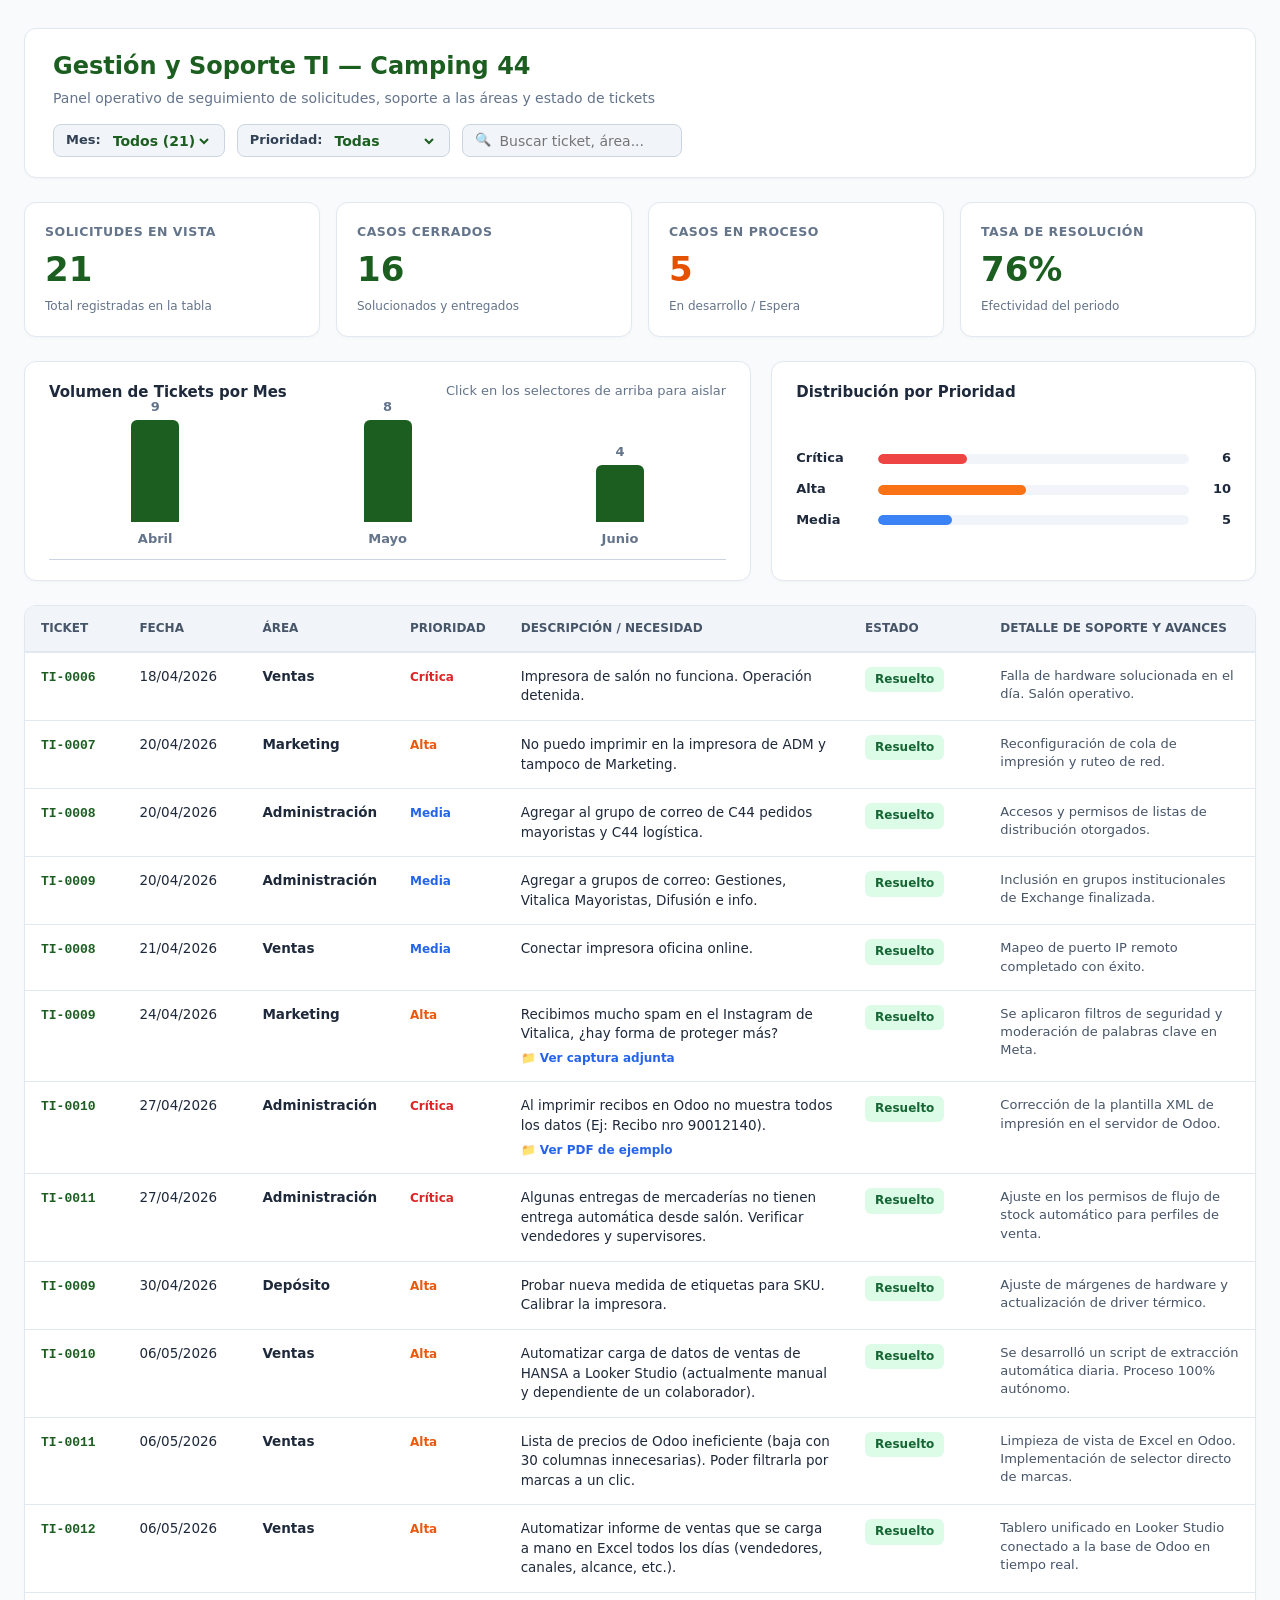
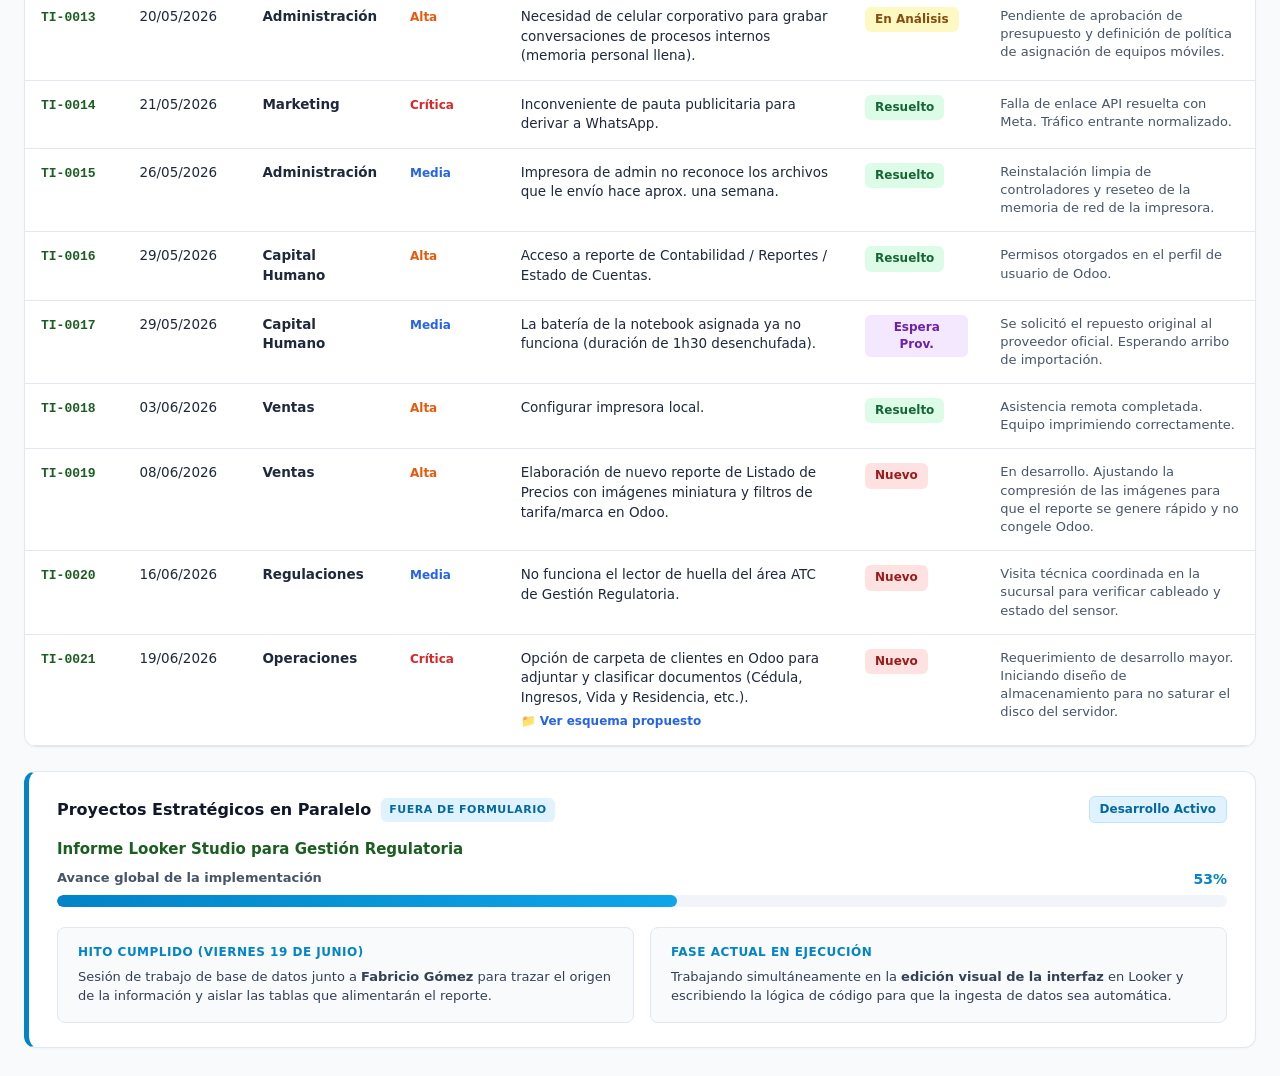
==== index.html @ ff2707b3 "Update index.html" ====
<!DOCTYPE html>
<html lang="es">
<head>
    <meta charset="UTF-8">
    <meta name="viewport" content="width=device-width, initial-scale=1.0">
    <title>Gestión y Soporte TI — Camping 44</title>
    <style>
        :root {
            --bg-page: #f8fafc;
            --bg-surface: #ffffff;
            --text-main: #1e293b;
            --text-muted: #64748b;
            --c44-green: #1b5e20;
            --c44-green-light: #e8f5e9;
            --c44-orange: #e65100;
            --border-color: #e2e8f0;
            
            /* Badges de estado */
            --b-resuelto-bg: #dcfce7; --b-resuelto-txt: #166534;
            --b-analisis-bg: #fef9c3; --b-analisis-txt: #854d0e;
            --b-espera-bg: #f3e8ff;   --b-espera-txt: #6b21a8;
            --b-nuevo-bg: #fee2e2;    --b-nuevo-txt: #991b1b;
        }

        * {
            box-sizing: border-box;
            margin: 0;
            padding: 0;
            font-family: system-ui, -apple-system, BlinkMacSystemFont, 'Segoe UI', Roboto, Helvetica, Arial, sans-serif;
        }

        body {
            background-color: var(--bg-page);
            color: var(--text-main);
            padding: 28px 24px;
            line-height: 1.45;
        }

        .dashboard {
            max-width: 1400px;
            margin: 0 auto;
        }

        /* 1. HEADER & CONTROLES DE PRESENTACIÓN */
        .header-panel {
            background-color: var(--bg-surface);
            border: 1px solid var(--border-color);
            border-radius: 12px;
            padding: 20px 28px;
            margin-bottom: 24px;
            display: flex;
            flex-wrap: wrap;
            justify-content: space-between;
            align-items: center;
            gap: 16px;
            box-shadow: 0 1px 3px rgba(0,0,0,0.03);
        }

        .title-area h1 {
            font-size: 24px;
            font-weight: 700;
            color: var(--c44-green);
            margin-bottom: 4px;
        }

        .title-area p {
            color: var(--text-muted);
            font-size: 14px;
        }

        .controls-area {
            display: flex;
            flex-wrap: wrap;
            gap: 12px;
            align-items: center;
        }

        .control-group {
            display: flex;
            align-items: center;
            gap: 8px;
            background: #f1f5f9;
            padding: 6px 12px;
            border-radius: 8px;
            border: 1px solid #cbd5e1;
        }

        .control-group label {
            font-size: 13px;
            font-weight: 600;
            color: #334155;
            cursor: pointer;
        }

        .control-group select, .control-group input {
            background: transparent;
            border: none;
            font-size: 14px;
            font-weight: 600;
            color: var(--c44-green);
            outline: none;
            cursor: pointer;
        }

        .control-group input {
            cursor: text;
            font-weight: 400;
            color: var(--text-main);
            width: 170px;
        }

        /* 2. TARJETAS DE INDICADORES (KPIs DINÁMICOS) */
        .kpi-row {
            display: grid;
            grid-template-columns: repeat(auto-fit, minmax(220px, 1fr));
            gap: 16px;
            margin-bottom: 24px;
        }

        .kpi-card {
            background-color: var(--bg-surface);
            border: 1px solid var(--border-color);
            border-radius: 12px;
            padding: 20px;
            box-shadow: 0 1px 3px rgba(0,0,0,0.03);
            transition: transform 0.15s ease;
        }

        .kpi-card:hover { transform: translateY(-2px); }

        .kpi-label {
            font-size: 12.5px;
            font-weight: 600;
            text-transform: uppercase;
            letter-spacing: 0.5px;
            color: var(--text-muted);
        }

        .kpi-num {
            font-size: 34px;
            font-weight: 700;
            color: var(--c44-green);
            margin: 4px 0;
        }

        .kpi-card.orange .kpi-num { color: var(--c44-orange); }

        .kpi-sub { font-size: 12px; color: var(--text-muted); }

        /* 3. GRÁFICOS VISUALES PURE CSS */
        .visual-summary-grid {
            display: grid;
            grid-template-columns: 3fr 2fr;
            gap: 20px;
            margin-bottom: 24px;
        }

        @media(max-width: 900px) {
            .visual-summary-grid { grid-template-columns: 1fr; }
        }

        .chart-box {
            background-color: var(--bg-surface);
            border: 1px solid var(--border-color);
            border-radius: 12px;
            padding: 20px 24px;
            box-shadow: 0 1px 3px rgba(0,0,0,0.03);
            display: flex;
            flex-direction: column;
        }

        .chart-header {
            font-size: 15px;
            font-weight: 700;
            margin-bottom: 16px;
            color: var(--text-main);
            display: flex;
            justify-content: space-between;
        }

        .css-bar-chart {
            display: flex;
            align-items: flex-end;
            justify-content: space-around;
            height: 140px;
            padding-bottom: 10px;
            border-bottom: 1px solid #cbd5e1;
            gap: 20px;
            flex-grow: 1;
        }

        .bar-item {
            display: flex;
            flex-direction: column;
            align-items: center;
            gap: 8px;
            flex-grow: 1;
            height: 100%;
            justify-content: flex-end;
        }

        .bar {
            width: 48px;
            background-color: #cbd5e1;
            border-radius: 6px 6px 0 0;
            transition: all 0.4s ease;
            position: relative;
            display: flex;
            justify-content: center;
        }

        .bar.active { background-color: var(--c44-green); }

        .bar-val {
            position: absolute;
            top: -22px;
            font-size: 13px;
            font-weight: 700;
            color: #475569;
        }

        .bar-item span {
            font-size: 13px;
            font-weight: 600;
            color: var(--text-muted);
        }

        .priority-list {
            display: flex;
            flex-direction: column;
            gap: 12px;
            justify-content: center;
            flex-grow: 1;
        }

        .p-row {
            display: flex;
            align-items: center;
            gap: 12px;
        }

        .p-name { width: 70px; font-size: 13px; font-weight: 600; }
        .p-track { flex-grow: 1; height: 10px; background: #f1f5f9; border-radius: 5px; overflow: hidden; }
        .p-fill { height: 100%; border-radius: 5px; transition: width 0.5s ease; }
        .p-fill.critica { background: #ef4444; width: 28.5%; }
        .p-fill.alta { background: #f97316; width: 47.6%; }
        .p-fill.media { background: #3b82f6; width: 23.8%; }
        .p-count { font-size: 13px; font-weight: 700; width: 30px; text-align: right; }

        /* 4. TABLA PRINCIPAL */
        .table-panel {
            background-color: var(--bg-surface);
            border: 1px solid var(--border-color);
            border-radius: 12px;
            overflow: hidden;
            box-shadow: 0 1px 3px rgba(0,0,0,0.03);
            margin-bottom: 24px;
        }

        .table-wrap { overflow-x: auto; }

        table {
            width: 100%;
            border-collapse: collapse;
            text-align: left;
        }

        th {
            background-color: #f1f5f9;
            color: #475569;
            font-size: 12px;
            font-weight: 700;
            text-transform: uppercase;
            padding: 14px 16px;
            border-bottom: 2px solid var(--border-color);
        }

        td {
            padding: 14px 16px;
            border-bottom: 1px solid var(--border-color);
            font-size: 13.5px;
            vertical-align: top;
        }

        tr:hover { background-color: #f8fafc; }

        .ticket-num { font-weight: 700; font-family: monospace; font-size: 13px; color: var(--c44-green); }
        
        .p-pill { font-weight: 700; font-size: 12px; }
        .p-pill.Crítica { color: #dc2626; }
        .p-pill.Alta { color: #ea580c; }
        .p-pill.Media { color: #2563eb; }

        .status-pill {
            display: inline-block;
            padding: 4px 10px;
            border-radius: 6px;
            font-size: 12px;
            font-weight: 600;
            text-align: center;
        }
        .status-pill.Resuelto { background: var(--b-resuelto-bg); color: var(--b-resuelto-txt); }
        .status-pill.En_análisis { background: var(--b-analisis-bg); color: var(--b-analisis-txt); }
        .status-pill.Espera_prov { background: var(--b-espera-bg); color: var(--b-espera-txt); }
        .status-pill.Nuevo { background: var(--b-nuevo-bg); color: var(--b-nuevo-txt); }

        .adjunto-link {
            display: inline-block;
            margin-top: 6px;
            font-size: 12px;
            font-weight: 600;
            color: #2563eb;
            text-decoration: none;
        }
        .adjunto-link:hover { text-decoration: underline; }

        .obs-text { color: #475569; font-size: 13px; line-height: 1.4; }

        /* 5. SECCIÓN DE REQUERIMIENTOS EXTRA */
        .extra-panel {
            background-color: var(--bg-surface);
            border: 1px solid var(--border-color);
            border-left: 5px solid #0284c7;
            border-radius: 12px;
            padding: 24px 28px;
            box-shadow: 0 1px 3px rgba(0,0,0,0.03);
        }

        .extra-header {
            display: flex;
            justify-content: space-between;
            align-items: center;
            margin-bottom: 16px;
            flex-wrap: wrap;
            gap: 10px;
        }

        .extra-title {
            font-size: 16px;
            font-weight: 700;
            color: #0f172a;
            display: flex;
            align-items: center;
            gap: 10px;
            flex-wrap: wrap;
        }

        .tag-extra {
            background: #e0f2fe;
            color: #0369a1;
            font-size: 11px;
            font-weight: 700;
            padding: 4px 8px;
            border-radius: 6px;
            text-transform: uppercase;
            letter-spacing: 0.5px;
        }

        .progress-container { margin-bottom: 20px; }

        .progress-labels {
            display: flex;
            justify-content: space-between;
            font-size: 13px;
            font-weight: 600;
            color: #475569;
            margin-bottom: 6px;
        }

        .progress-bar-track {
            width: 100%;
            height: 12px;
            background-color: #f1f5f9;
            border-radius: 6px;
            overflow: hidden;
        }

        .progress-bar-fill {
            height: 100%;
            background: linear-gradient(90deg, #0284c7, #0ea5e9);
            width: 53%;
            border-radius: 6px;
            transition: width 1s ease;
        }

        .extra-grid {
            display: grid;
            grid-template-columns: 1fr 1fr;
            gap: 16px;
        }

        @media(max-width: 768px) {
            .extra-grid { grid-template-columns: 1fr; }
        }

        .extra-card {
            background-color: #f8fafc;
            border: 1px solid #e2e8f0;
            padding: 16px 20px;
            border-radius: 8px;
        }

        .extra-card-title {
            font-size: 12px;
            font-weight: 700;
            color: #0284c7;
            text-transform: uppercase;
            letter-spacing: 0.5px;
            margin-bottom: 6px;
        }
    </style>
</head>
<body>

    <div class="dashboard">
        
        <!-- HEADER INTERACTIVO -->
        <div class="header-panel">
            <div class="title-area">
                <h1>Gestión y Soporte TI — Camping 44</h1>
                <p>Panel operativo de seguimiento de solicitudes, soporte a las áreas y estado de tickets</p>
            </div>
            <div class="controls-area">
                <!-- Selector de Mes -->
                <div class="control-group">
                    <label for="filterMonth">Mes:</label>
                    <select id="filterMonth">
                        <option value="all">Todos (21)</option>
                        <option value="4">Abril (9)</option>
                        <option value="5">Mayo (8)</option>
                        <option value="6">Junio (4)</option>
                    </select>
                </div>
                <!-- Selector de Prioridad -->
                <div class="control-group">
                    <label for="filterPriority">Prioridad:</label>
                    <select id="filterPriority">
                        <option value="all">Todas</option>
                        <option value="Crítica">Críticas (6)</option>
                        <option value="Alta">Altas (10)</option>
                        <option value="Media">Medias (5)</option>
                    </select>
                </div>
                <!-- Buscador -->
                <div class="control-group">
                    <label for="filterSearch">🔍</label>
                    <input type="text" id="filterSearch" placeholder="Buscar ticket, área...">
                </div>
            </div>
        </div>

        <!-- TARJETAS SUPERIORES (KPIs) -->
        <div class="kpi-row">
            <div class="kpi-card">
                <div class="kpi-label">Solicitudes en Vista</div>
                <div class="kpi-num" id="kpi-total">21</div>
                <div class="kpi-sub">Total registradas en la tabla</div>
            </div>
            <div class="kpi-card">
                <div class="kpi-label">Casos Cerrados</div>
                <div class="kpi-num" id="kpi-resueltos">16</div>
                <div class="kpi-sub">Solucionados y entregados</div>
            </div>
            <div class="kpi-card orange">
                <div class="kpi-label">Casos en Proceso</div>
                <div class="kpi-num" id="kpi-pendientes">5</div>
                <div class="kpi-sub">En desarrollo / Espera</div>
            </div>
            <div class="kpi-card">
                <div class="kpi-label">Tasa de Resolución</div>
                <div class="kpi-num" id="kpi-tasa">76%</div>
                <div class="kpi-sub">Efectividad del periodo</div>
            </div>
        </div>

        <!-- SECCIÓN DE GRÁFICOS INTUITIVOS PURE CSS -->
        <div class="visual-summary-grid">
            
            <div class="chart-box">
                <div class="chart-header">
                    <span>Volumen de Tickets por Mes</span>
                    <span style="font-weight:400; font-size:13px; color:#64748b;">Click en los selectores de arriba para aislar</span>
                </div>
                <div class="css-bar-chart">
                    <div class="bar-item">
                        <div class="bar active" style="height: 100%;" id="bar-4">
                            <span class="bar-val">9</span>
                        </div>
                        <span>Abril</span>
                    </div>
                    <div class="bar-item">
                        <div class="bar active" style="height: 88%;" id="bar-5">
                            <span class="bar-val">8</span>
                        </div>
                        <span>Mayo</span>
                    </div>
                    <div class="bar-item">
                        <div class="bar active" style="height: 44%;" id="bar-6">
                            <span class="bar-val">4</span>
                        </div>
                        <span>Junio</span>
                    </div>
                </div>
            </div>

            <div class="chart-box">
                <div class="chart-header">Distribución por Prioridad</div>
                <div class="priority-list">
                    <div class="p-row">
                        <span class="p-name">Crítica</span>
                        <div class="p-track"><div class="p-fill critica" id="fill-critica"></div></div>
                        <span class="p-count" id="count-critica">6</span>
                    </div>
                    <div class="p-row">
                        <span class="p-name">Alta</span>
                        <div class="p-track"><div class="p-fill alta" id="fill-alta"></div></div>
                        <span class="p-count" id="count-alta">10</span>
                    </div>
                    <div class="p-row">
                        <span class="p-name">Media</span>
                        <div class="p-track"><div class="p-fill media" id="fill-media"></div></div>
                        <span class="p-count" id="count-media">5</span>
                    </div>
                </div>
            </div>

        </div>

        <!-- TABLA PRINCIPAL DE TICKETS -->
        <div class="table-panel">
            <div class="table-wrap">
                <table>
                    <thead>
                        <tr>
                            <th style="width: 8%;">Ticket</th>
                            <th style="width: 10%;">Fecha</th>
                            <th style="width: 12%;">Área</th>
                            <th style="width: 9%;">Prioridad</th>
                            <th style="width: 28%;">Descripción / Necesidad</th>
                            <th style="width: 11%;">Estado</th>
                            <th style="width: 22%;">Detalle de Soporte y Avances</th>
                        </tr>
                    </thead>
                    <tbody id="ticketBody">
                        
                        <!-- ABRIL -->
                        <tr class="t-row" data-month="4" data-priority="Crítica" data-status="Resuelto">
                            <td><span class="ticket-num">TI-0006</span></td>
                            <td>18/04/2026</td>
                            <td><strong>Ventas</strong></td>
                            <td><span class="p-pill Crítica">Crítica</span></td>
                            <td>Impresora de salón no funciona. Operación detenida.</td>
                            <td><span class="status-pill Resuelto">Resuelto</span></td>
                            <td class="obs-text">Falla de hardware solucionada en el día. Salón operativo.</td>
                        </tr>
                        <tr class="t-row" data-month="4" data-priority="Alta" data-status="Resuelto">
                            <td><span class="ticket-num">TI-0007</span></td>
                            <td>20/04/2026</td>
                            <td><strong>Marketing</strong></td>
                            <td><span class="p-pill Alta">Alta</span></td>
                            <td>No puedo imprimir en la impresora de ADM y tampoco de Marketing.</td>
                            <td><span class="status-pill Resuelto">Resuelto</span></td>
                            <td class="obs-text">Reconfiguración de cola de impresión y ruteo de red.</td>
                        </tr>
                        <tr class="t-row" data-month="4" data-priority="Media" data-status="Resuelto">
                            <td><span class="ticket-num">TI-0008</span></td>
                            <td>20/04/2026</td>
                            <td><strong>Administración</strong></td>
                            <td><span class="p-pill Media">Media</span></td>
                            <td>Agregar al grupo de correo de C44 pedidos mayoristas y C44 logística.</td>
                            <td><span class="status-pill Resuelto">Resuelto</span></td>
                            <td class="obs-text">Accesos y permisos de listas de distribución otorgados.</td>
                        </tr>
                        <tr class="t-row" data-month="4" data-priority="Media" data-status="Resuelto">
                            <td><span class="ticket-num">TI-0009</span></td>
                            <td>20/04/2026</td>
                            <td><strong>Administración</strong></td>
                            <td><span class="p-pill Media">Media</span></td>
                            <td>Agregar a grupos de correo: Gestiones, Vitalica Mayoristas, Difusión e info.</td>
                            <td><span class="status-pill Resuelto">Resuelto</span></td>
                            <td class="obs-text">Inclusión en grupos institucionales de Exchange finalizada.</td>
                        </tr>
                        <tr class="t-row" data-month="4" data-priority="Media" data-status="Resuelto">
                            <td><span class="ticket-num">TI-0008</span></td>
                            <td>21/04/2026</td>
                            <td><strong>Ventas</strong></td>
                            <td><span class="p-pill Media">Media</span></td>
                            <td>Conectar impresora oficina online.</td>
                            <td><span class="status-pill Resuelto">Resuelto</span></td>
                            <td class="obs-text">Mapeo de puerto IP remoto completado con éxito.</td>
                        </tr>
                        <tr class="t-row" data-month="4" data-priority="Alta" data-status="Resuelto">
                            <td><span class="ticket-num">TI-0009</span></td>
                            <td>24/04/2026</td>
                            <td><strong>Marketing</strong></td>
                            <td><span class="p-pill Alta">Alta</span></td>
                            <td>Recibimos mucho spam en el Instagram de Vitalica, ¿hay forma de proteger más?<br>
                                <a href="https://drive.google.com/open?id=1gbIuT30EDHmBCOm1RsUqvtlZFm7BHvAC" target="_blank" class="adjunto-link">📁 Ver captura adjunta</a>
                            </td>
                            <td><span class="status-pill Resuelto">Resuelto</span></td>
                            <td class="obs-text">Se aplicaron filtros de seguridad y moderación de palabras clave en Meta.</td>
                        </tr>
                        <tr class="t-row" data-month="4" data-priority="Crítica" data-status="Resuelto">
                            <td><span class="ticket-num">TI-0010</span></td>
                            <td>27/04/2026</td>
                            <td><strong>Administración</strong></td>
                            <td><span class="p-pill Crítica">Crítica</span></td>
                            <td>Al imprimir recibos en Odoo no muestra todos los datos (Ej: Recibo nro 90012140).<br>
                                <a href="https://drive.google.com/open?id=1xT5t-LWXdsw1trDzY4pkjkQ2ZZul03IY" target="_blank" class="adjunto-link">📁 Ver PDF de ejemplo</a>
                            </td>
                            <td><span class="status-pill Resuelto">Resuelto</span></td>
                            <td class="obs-text">Corrección de la plantilla XML de impresión en el servidor de Odoo.</td>
                        </tr>
                        <tr class="t-row" data-month="4" data-priority="Crítica" data-status="Resuelto">
                            <td><span class="ticket-num">TI-0011</span></td>
                            <td>27/04/2026</td>
                            <td><strong>Administración</strong></td>
                            <td><span class="p-pill Crítica">Crítica</span></td>
                            <td>Algunas entregas de mercaderías no tienen entrega automática desde salón. Verificar vendedores y supervisores.</td>
                            <td><span class="status-pill Resuelto">Resuelto</span></td>
                            <td class="obs-text">Ajuste en los permisos de flujo de stock automático para perfiles de venta.</td>
                        </tr>
                        <tr class="t-row" data-month="4" data-priority="Alta" data-status="Resuelto">
                            <td><span class="ticket-num">TI-0009</span></td>
                            <td>30/04/2026</td>
                            <td><strong>Depósito</strong></td>
                            <td><span class="p-pill Alta">Alta</span></td>
                            <td>Probar nueva medida de etiquetas para SKU. Calibrar la impresora.</td>
                            <td><span class="status-pill Resuelto">Resuelto</span></td>
                            <td class="obs-text">Ajuste de márgenes de hardware y actualización de driver térmico.</td>
                        </tr>

                        <!-- MAYO -->
                        <tr class="t-row" data-month="5" data-priority="Alta" data-status="Resuelto">
                            <td><span class="ticket-num">TI-0010</span></td>
                            <td>06/05/2026</td>
                            <td><strong>Ventas</strong></td>
                            <td><span class="p-pill Alta">Alta</span></td>
                            <td>Automatizar carga de datos de ventas de HANSA a Looker Studio (actualmente manual y dependiente de un colaborador).</td>
                            <td><span class="status-pill Resuelto">Resuelto</span></td>
                            <td class="obs-text">Se desarrolló un script de extracción automática diaria. Proceso 100% autónomo.</td>
                        </tr>
                        <tr class="t-row" data-month="5" data-priority="Alta" data-status="Resuelto">
                            <td><span class="ticket-num">TI-0011</span></td>
                            <td>06/05/2026</td>
                            <td><strong>Ventas</strong></td>
                            <td><span class="p-pill Alta">Alta</span></td>
                            <td>Lista de precios de Odoo ineficiente (baja con 30 columnas innecesarias). Poder filtrarla por marcas a un clic.</td>
                            <td><span class="status-pill Resuelto">Resuelto</span></td>
                            <td class="obs-text">Limpieza de vista de Excel en Odoo. Implementación de selector directo de marcas.</td>
                        </tr>
                        <tr class="t-row" data-month="5" data-priority="Alta" data-status="Resuelto">
                            <td><span class="ticket-num">TI-0012</span></td>
                            <td>06/05/2026</td>
                            <td><strong>Ventas</strong></td>
                            <td><span class="p-pill Alta">Alta</span></td>
                            <td>Automatizar informe de ventas que se carga a mano en Excel todos los días (vendedores, canales, alcance, etc.).</td>
                            <td><span class="status-pill Resuelto">Resuelto</span></td>
                            <td class="obs-text">Tablero unificado en Looker Studio conectado a la base de Odoo en tiempo real.</td>
                        </tr>
                        <tr class="t-row" data-month="5" data-priority="Alta" data-status="Pendiente">
                            <td><span class="ticket-num">TI-0013</span></td>
                            <td>20/05/2026</td>
                            <td><strong>Administración</strong></td>
                            <td><span class="p-pill Alta">Alta</span></td>
                            <td>Necesidad de celular corporativo para grabar conversaciones de procesos internos (memoria personal llena).</td>
                            <td><span class="status-pill En_análisis">En Análisis</span></td>
                            <td class="obs-text">Pendiente de aprobación de presupuesto y definición de política de asignación de equipos móviles.</td>
                        </tr>
                        <tr class="t-row" data-month="5" data-priority="Crítica" data-status="Resuelto">
                            <td><span class="ticket-num">TI-0014</span></td>
                            <td>21/05/2026</td>
                            <td><strong>Marketing</strong></td>
                            <td><span class="p-pill Crítica">Crítica</span></td>
                            <td>Inconveniente de pauta publicitaria para derivar a WhatsApp.</td>
                            <td><span class="status-pill Resuelto">Resuelto</span></td>
                            <td class="obs-text">Falla de enlace API resuelta con Meta. Tráfico entrante normalizado.</td>
                        </tr>
                        <tr class="t-row" data-month="5" data-priority="Media" data-status="Resuelto">
                            <td><span class="ticket-num">TI-0015</span></td>
                            <td>26/05/2026</td>
                            <td><strong>Administración</strong></td>
                            <td><span class="p-pill Media">Media</span></td>
                            <td>Impresora de admin no reconoce los archivos que le envío hace aprox. una semana.</td>
                            <td><span class="status-pill Resuelto">Resuelto</span></td>
                            <td class="obs-text">Reinstalación limpia de controladores y reseteo de la memoria de red de la impresora.</td>
                        </tr>
                        <tr class="t-row" data-month="5" data-priority="Alta" data-status="Resuelto">
                            <td><span class="ticket-num">TI-0016</span></td>
                            <td>29/05/2026</td>
                            <td><strong>Capital Humano</strong></td>
                            <td><span class="p-pill Alta">Alta</span></td>
                            <td>Acceso a reporte de Contabilidad / Reportes / Estado de Cuentas.</td>
                            <td><span class="status-pill Resuelto">Resuelto</span></td>
                            <td class="obs-text">Permisos otorgados en el perfil de usuario de Odoo.</td>
                        </tr>
                        <tr class="t-row" data-month="5" data-priority="Media" data-status="Pendiente">
                            <td><span class="ticket-num">TI-0017</span></td>
                            <td>29/05/2026</td>
                            <td><strong>Capital Humano</strong></td>
                            <td><span class="p-pill Media">Media</span></td>
                            <td>La batería de la notebook asignada ya no funciona (duración de 1h30 desenchufada).</td>
                            <td><span class="status-pill Espera_prov">Espera Prov.</span></td>
                            <td class="obs-text">Se solicitó el repuesto original al proveedor oficial. Esperando arribo de importación.</td>
                        </tr>

                        <!-- JUNIO -->
                        <tr class="t-row" data-month="6" data-priority="Alta" data-status="Resuelto">
                            <td><span class="ticket-num">TI-0018</span></td>
                            <td>03/06/2026</td>
                            <td><strong>Ventas</strong></td>
                            <td><span class="p-pill Alta">Alta</span></td>
                            <td>Configurar impresora local.</td>
                            <td><span class="status-pill Resuelto">Resuelto</span></td>
                            <td class="obs-text">Asistencia remota completada. Equipo imprimiendo correctamente.</td>
                        </tr>
                        <tr class="t-row" data-month="6" data-priority="Alta" data-status="Pendiente">
                            <td><span class="ticket-num">TI-0019</span></td>
                            <td>08/06/2026</td>
                            <td><strong>Ventas</strong></td>
                            <td><span class="p-pill Alta">Alta</span></td>
                            <td>Elaboración de nuevo reporte de Listado de Precios con imágenes miniatura y filtros de tarifa/marca en Odoo.</td>
                            <td><span class="status-pill Nuevo">Nuevo</span></td>
                            <td class="obs-text">En desarrollo. Ajustando la compresión de las imágenes para que el reporte se genere rápido y no congele Odoo.</td>
                        </tr>
                        <tr class="t-row" data-month="6" data-priority="Media" data-status="Pendiente">
                            <td><span class="ticket-num">TI-0020</span></td>
                            <td>16/06/2026</td>
                            <td><strong>Regulaciones</strong></td>
                            <td><span class="p-pill Media">Media</span></td>
                            <td>No funciona el lector de huella del área ATC de Gestión Regulatoria.</td>
                            <td><span class="status-pill Nuevo">Nuevo</span></td>
                            <td class="obs-text">Visita técnica coordinada en la sucursal para verificar cableado y estado del sensor.</td>
                        </tr>
                        <tr class="t-row" data-month="6" data-priority="Crítica" data-status="Pendiente">
                            <td><span class="ticket-num">TI-0021</span></td>
                            <td>19/06/2026</td>
                            <td><strong>Operaciones</strong></td>
                            <td><span class="p-pill Crítica">Crítica</span></td>
                            <td>Opción de carpeta de clientes en Odoo para adjuntar y clasificar documentos (Cédula, Ingresos, Vida y Residencia, etc.).<br>
                                <a href="https://drive.google.com/open?id=1_lAJPjtUBtTbZ6-4fchu3DI4nstCqPAy" target="_blank" class="adjunto-link">📁 Ver esquema propuesto</a>
                            </td>
                            <td><span class="status-pill Nuevo">Nuevo</span></td>
                            <td class="obs-text">Requerimiento de desarrollo mayor. Iniciando diseño de almacenamiento para no saturar el disco del servidor.</td>
                        </tr>

                    </tbody>
                </table>
            </div>
        </div>

        <!-- SECCIÓN 5: REQUERIMIENTOS EXTRA -->
        <div class="extra-panel">
            <div class="extra-header">
                <div class="extra-title">
                    <span>Proyectos Estratégicos en Paralelo</span>
                    <span class="tag-extra">Fuera de Formulario</span>
                </div>
                <span class="status-pill En_análisis" style="background:#e0f2fe; color:#0369a1; border: 1px solid #bae6fd;">Desarrollo Activo</span>
            </div>

            <h3 style="font-size: 15px; color: var(--c44-green); margin-bottom: 8px;">
                Informe Looker Studio para Gestión Regulatoria
            </h3>

            <div class="progress-container">
                <div class="progress-labels">
                    <span>Avance global de la implementación</span>
                    <span style="color:#0284c7; font-weight:700; font-size: 14px;">53%</span>
                </div>
                <div class="progress-bar-track">
                    <div class="progress-bar-fill"></div>
                </div>
            </div>

            <div class="extra-grid">
                <div class="extra-card">
                    <div class="extra-card-title">Hito cumplido (Viernes 19 de junio)</div>
                    <p style="font-size: 13px; color: #334155;">Sesión de trabajo de base de datos junto a <strong>Fabricio Gómez</strong> para trazar el origen de la información y aislar las tablas que alimentarán el reporte.</p>
                </div>
                <div class="extra-card">
                    <div class="extra-card-title">Fase actual en ejecución</div>
                    <p style="font-size: 13px; color: #334155;">Trabajando simultáneamente en la <strong>edición visual de la interfaz</strong> en Looker y escribiendo la lógica de código para que la ingesta de datos sea automática.</p>
                </div>
            </div>
        </div>

    </div>

    <!-- SCRIPT DE FILTRADO EN TIEMPO REAL COMBINADO -->
    <script>
        document.addEventListener('DOMContentLoaded', () => {
            const selectMonth = document.getElementById('filterMonth');
            const selectPriority = document.getElementById('filterPriority');
            const inputSearch = document.getElementById('filterSearch');
            const rows = document.querySelectorAll('.t-row');

            const bars = {
                '4': document.getElementById('bar-4'),
                '5': document.getElementById('bar-5'),
                '6': document.getElementById('bar-6')
            };

            function runFilter() {
                const monthVal = selectMonth.value;
                const priorityVal = selectPriority.value;
                const query = inputSearch.value.toLowerCase().trim();

                let tot = 0;
                let res = 0;
                let pend = 0;

                // Contadores dinámicos para el gráfico de prioridades
                let cCritica = 0;
                let cAlta = 0;
                let cMedia = 0;

                rows.forEach(row => {
                    const rMonth = row.getAttribute('data-month');
                    const rPriority = row.getAttribute('data-priority');
                    const rStatus = row.getAttribute('data-status');
                    const rText = row.innerText.toLowerCase();

                    const matchM = (monthVal === 'all' || rMonth === monthVal);
                    const matchP = (priorityVal === 'all' || rPriority === priorityVal);
                    const matchQ = (query === '' || rText.includes(query));

                    if (matchM && matchP && matchQ) {
                        row.style.display = '';
                        tot++;
                        if (rStatus === 'Resuelto') res++;
                        else pend++;

                        if (rPriority === 'Crítica') cCritica++;
                        else if (rPriority === 'Alta') cAlta++;
                        else if (rPriority === 'Media') cMedia++;
                    } else {
                        row.style.display = 'none';
                    }
                });

                // Actualizar números KPI
                document.getElementById('kpi-total').innerText = tot;
                document.getElementById('kpi-resueltos').innerText = res;
                document.getElementById('kpi-pendientes').innerText = pend;
                
                const pct = tot > 0 ? Math.round((res / tot) * 100) : 0;
                document.getElementById('kpi-tasa').innerText = pct + '%';

                // Efecto en las barras de meses
                for (let m in bars) {
                    if (monthVal === 'all' || monthVal === m) {
                        bars[m].style.opacity = '1';
                        bars[m].classList.add('active');
                    } else {
                        bars[m].style.opacity = '0.25';
                        bars[m].classList.remove('active');
                    }
                }

                // Actualizar dinámicamente el cuadro de Prioridades
                document.getElementById('count-critica').innerText = cCritica;
                document.getElementById('fill-critica').style.width = tot > 0 ? (cCritica/tot*100) + '%' : '0%';
                
                document.getElementById('count-alta').innerText = cAlta;
                document.getElementById('fill-alta').style.width = tot > 0 ? (cAlta/tot*100) + '%' : '0%';
                
                document.getElementById('count-media').innerText = cMedia;
                document.getElementById('fill-media').style.width = tot > 0 ? (cMedia/tot*100) + '%' : '0%';
            }

            selectMonth.addEventListener('change', runFilter);
            selectPriority.addEventListener('change', runFilter);
            inputSearch.addEventListener('input', runFilter);
        });
    </script>
</body>
</html>
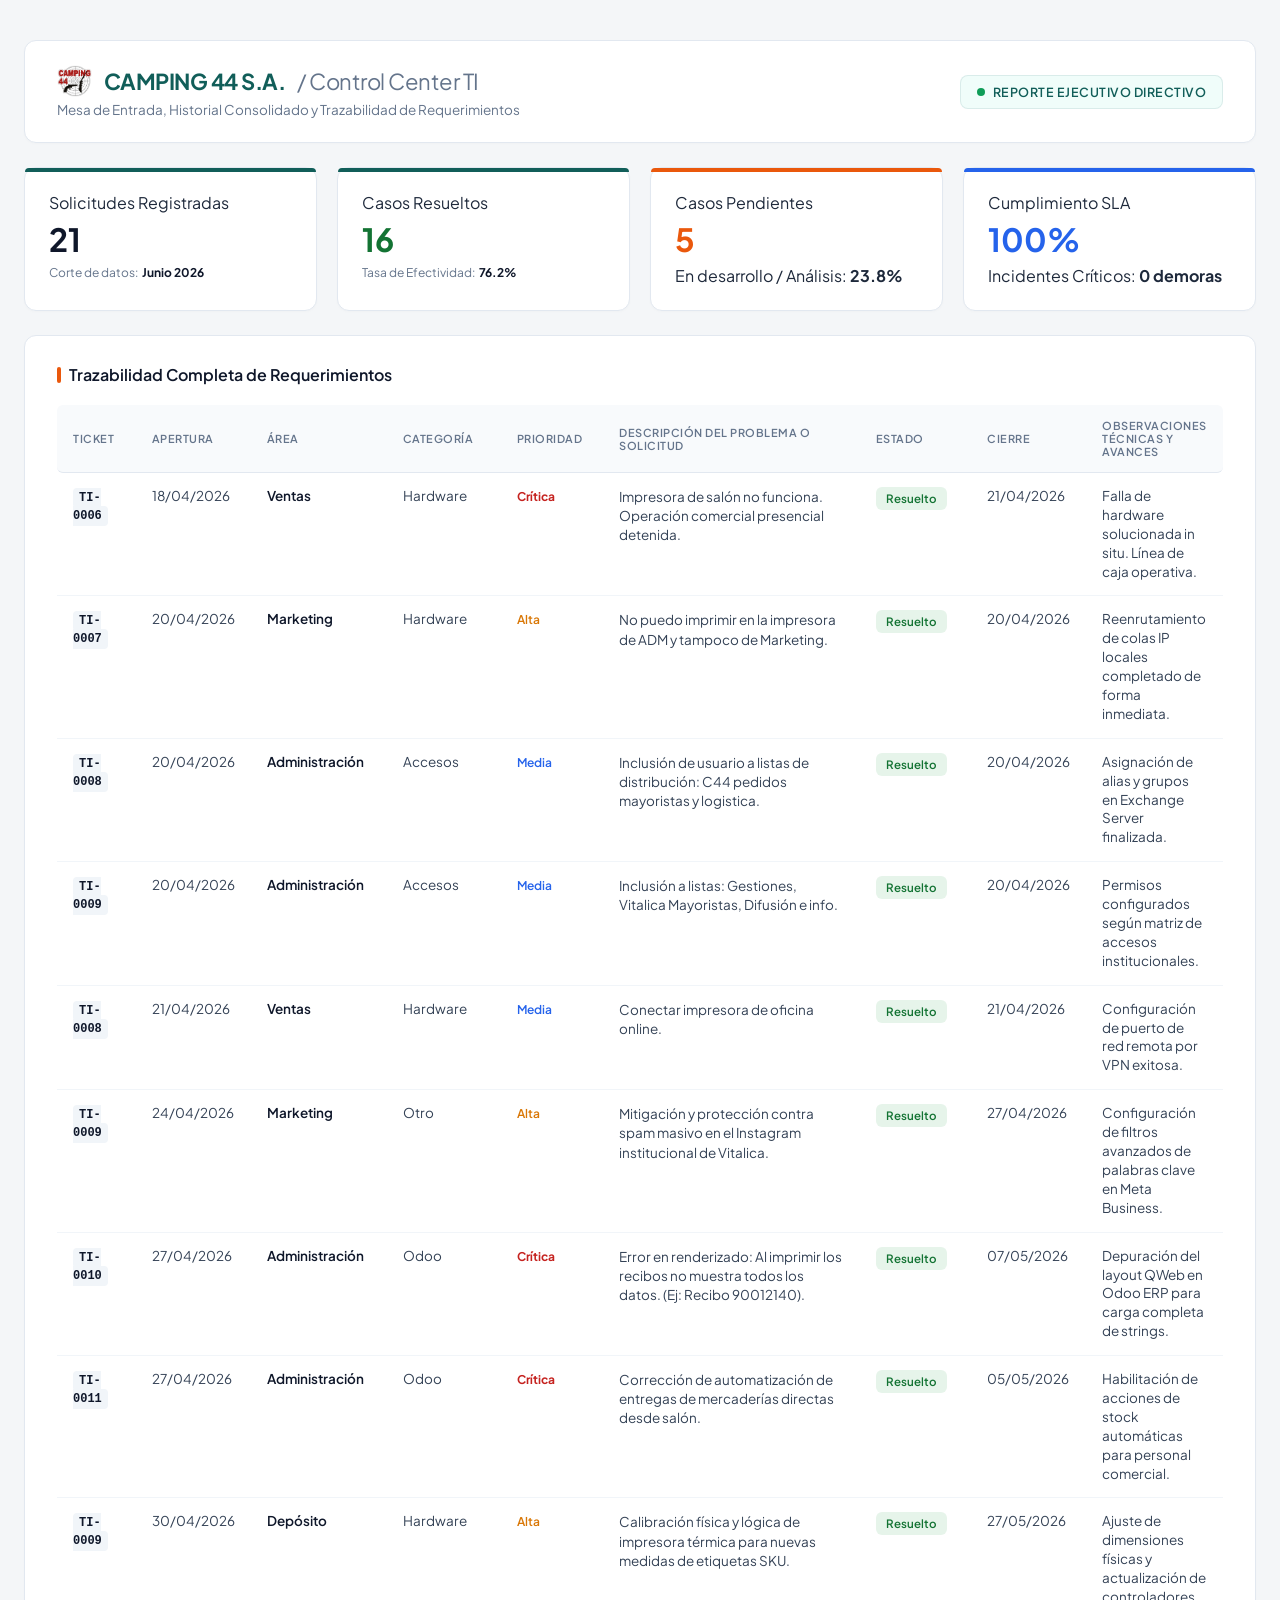
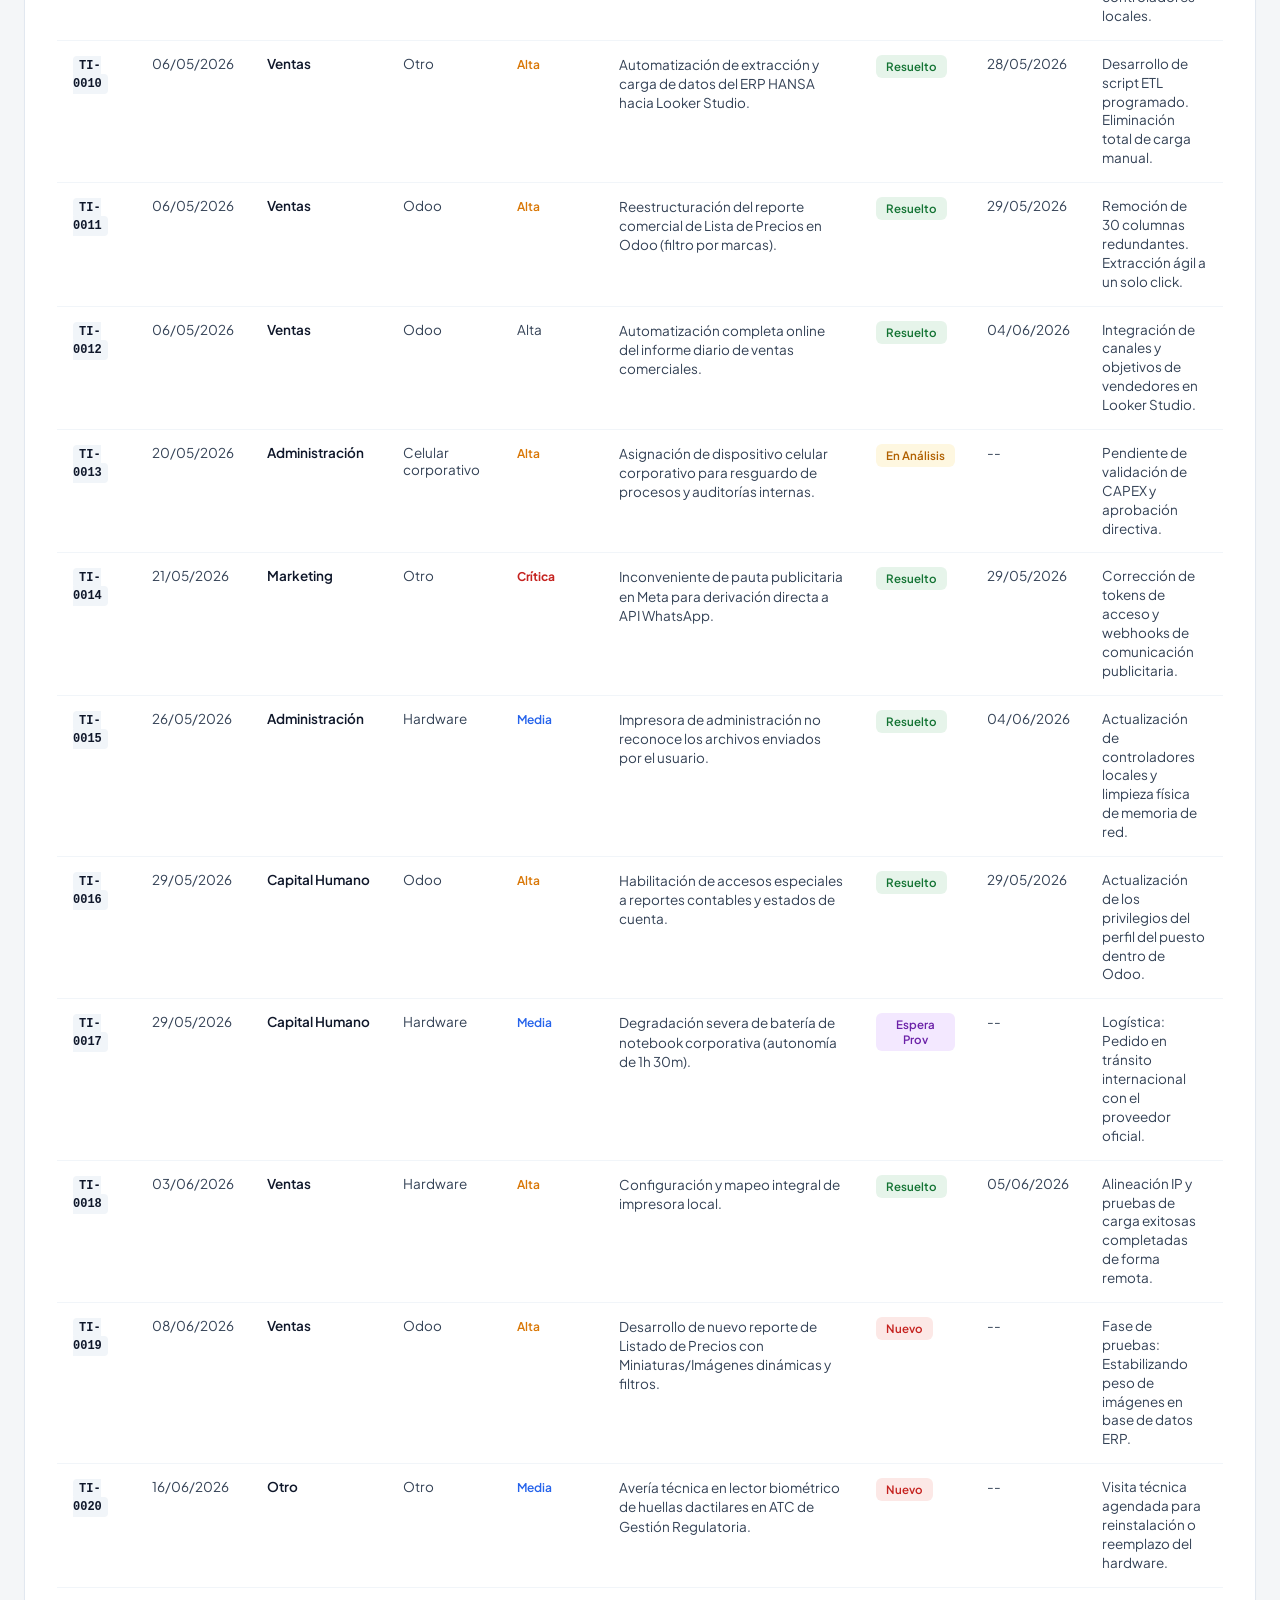
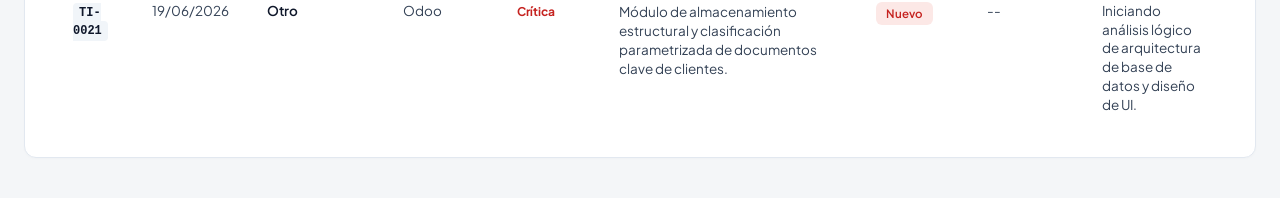
==== commit b883f2c7: "Update index.html" ====
--- a/index.html
+++ b/index.html
@@ -3,876 +3,601 @@
 <head>
     <meta charset="UTF-8">
     <meta name="viewport" content="width=device-width, initial-scale=1.0">
-    <title>Gestión y Soporte TI — Camping 44</title>
+    <title>Gestión y Soporte TI — Camping 44 S.A.</title>
+    <!-- Importando tipografía corporativa limpia -->
+    <link rel="preconnect" href="https://fonts.googleapis.com">
+    <link rel="preconnect" href="https://fonts.gstatic.com" crossorigin>
+    <link href="https://fonts.googleapis.com/css2?family=Plus+Jakarta+Sans:wght@400;500;600;700&display=swap" rel="stylesheet">
     <style>
         :root {
-            --bg-page: #f8fafc;
-            --bg-surface: #ffffff;
+            --bg-canvas: #f4f6f8;
+            --bg-card: #ffffff;
             --text-main: #1e293b;
             --text-muted: #64748b;
-            --c44-green: #1b5e20;
-            --c44-green-light: #e8f5e9;
-            --c44-orange: #e65100;
+            --forest-green: #115e59; /* Verde corporativo premium */
+            --forest-light: #f0fdfa;
+            --accent-orange: #ea580c;
             --border-color: #e2e8f0;
             
-            /* Badges de estado */
-            --b-resuelto-bg: #dcfce7; --b-resuelto-txt: #166534;
-            --b-analisis-bg: #fef9c3; --b-analisis-txt: #854d0e;
-            --b-espera-bg: #f3e8ff;   --b-espera-txt: #6b21a8;
-            --b-nuevo-bg: #fee2e2;    --b-nuevo-txt: #991b1b;
+            /* Status Colors */
+            --green-bg: #e6f4ea; --green-text: #137333;
+            --amber-bg: #fef7e0; --amber-text: #b06000;
+            --purple-bg: #f3e8ff; --purple-text: #6b21a8;
+            --red-bg: #fce8e6; --red-text: #c5221f;
         }
 
         * {
             box-sizing: border-box;
             margin: 0;
             padding: 0;
-            font-family: system-ui, -apple-system, BlinkMacSystemFont, 'Segoe UI', Roboto, Helvetica, Arial, sans-serif;
         }
 
         body {
-            background-color: var(--bg-page);
+            font-family: 'Plus Jakarta Sans', sans-serif;
+            background-color: var(--bg-canvas);
             color: var(--text-main);
-            padding: 28px 24px;
-            line-height: 1.45;
-        }
-
-        .dashboard {
-            max-width: 1400px;
+            padding: 40px 24px;
+            -webkit-font-smoothing: antialiased;
+        }
+
+        .dashboard-container {
+            max-width: 1500px;
             margin: 0 auto;
         }
 
-        /* 1. HEADER & CONTROLES DE PRESENTACIÓN */
-        .header-panel {
-            background-color: var(--bg-surface);
+        /* Top Header Strategy with Logo */
+        header {
+            background-color: var(--bg-card);
             border: 1px solid var(--border-color);
             border-radius: 12px;
-            padding: 20px 28px;
-            margin-bottom: 24px;
+            padding: 24px 32px;
             display: flex;
-            flex-wrap: wrap;
             justify-content: space-between;
             align-items: center;
-            gap: 16px;
-            box-shadow: 0 1px 3px rgba(0,0,0,0.03);
-        }
-
-        .title-area h1 {
-            font-size: 24px;
+            margin-bottom: 24px;
+            box-shadow: 0 1px 3px rgba(0,0,0,0.02);
+        }
+
+        .brand-section h1 {
+            font-size: 22px;
             font-weight: 700;
-            color: var(--c44-green);
-            margin-bottom: 4px;
-        }
-
-        .title-area p {
+            color: var(--forest-green);
+            letter-spacing: -0.5px;
+            display: flex;
+            align-items: center;
+            gap: 12px; /* Aumentado gap para el logo */
+        }
+
+        .brand-section h1 span {
+            font-weight: 400;
             color: var(--text-muted);
-            font-size: 14px;
-        }
-
-        .controls-area {
-            display: flex;
-            flex-wrap: wrap;
-            gap: 12px;
-            align-items: center;
-        }
-
-        .control-group {
+        }
+
+        .brand-section p {
+            font-size: 13.5px;
+            color: var(--text-muted);
+            margin-top: 4px;
+        }
+
+        .system-status {
             display: flex;
             align-items: center;
             gap: 8px;
-            background: #f1f5f9;
-            padding: 6px 12px;
+            background-color: var(--forest-light);
+            padding: 8px 16px;
             border-radius: 8px;
-            border: 1px solid #cbd5e1;
-        }
-
-        .control-group label {
-            font-size: 13px;
+            border: 1px solid rgba(17, 94, 93, 0.1);
+        }
+
+        .status-dot {
+            width: 8px;
+            height: 8px;
+            background-color: #0f9d58;
+            border-radius: 50%;
+            animation: pulse 2s infinite;
+        }
+
+        .system-status span {
+            font-size: 12.5px;
             font-weight: 600;
-            color: #334155;
-            cursor: pointer;
-        }
-
-        .control-group select, .control-group input {
-            background: transparent;
-            border: none;
-            font-size: 14px;
-            font-weight: 600;
-            color: var(--c44-green);
-            outline: none;
-            cursor: pointer;
-        }
-
-        .control-group input {
-            cursor: text;
-            font-weight: 400;
-            color: var(--text-main);
-            width: 170px;
-        }
-
-        /* 2. TARJETAS DE INDICADORES (KPIs DINÁMICOS) */
-        .kpi-row {
+            color: var(--forest-green);
+            text-transform: uppercase;
+            letter-spacing: 0.5px;
+        }
+
+        /* KPI Matrix Widgets */
+        .kpi-grid {
             display: grid;
-            grid-template-columns: repeat(auto-fit, minmax(220px, 1fr));
-            gap: 16px;
+            grid-template-columns: repeat(auto-fit, minmax(280px, 1fr));
+            gap: 20px;
             margin-bottom: 24px;
         }
 
         .kpi-card {
-            background-color: var(--bg-surface);
+            background-color: var(--bg-card);
             border: 1px solid var(--border-color);
             border-radius: 12px;
-            padding: 20px;
-            box-shadow: 0 1px 3px rgba(0,0,0,0.03);
-            transition: transform 0.15s ease;
-        }
-
-        .kpi-card:hover { transform: translateY(-2px); }
-
-        .kpi-label {
-            font-size: 12.5px;
+            padding: 24px;
+            box-shadow: 0 1px 3px rgba(0,0,0,0.02);
+            position: relative;
+        }
+
+        .kpi-card::after {
+            content: '';
+            position: absolute;
+            top: 0;
+            left: 0;
+            width: 100%;
+            height: 4px;
+            border-radius: 12px 12px 0 0;
+            background-color: var(--border-color);
+        }
+
+        .kpi-card.active::after { background-color: var(--forest-green); }
+        .kpi-card.warning::after { background-color: var(--accent-orange); }
+        .kpi-card.info::after { background-color: #2563eb; }
+
+        .kpi-title {
+            font-size: 12px;
             font-weight: 600;
             text-transform: uppercase;
             letter-spacing: 0.5px;
             color: var(--text-muted);
         }
 
-        .kpi-num {
-            font-size: 34px;
+        .kpi-value {
+            font-size: 32px;
             font-weight: 700;
-            color: var(--c44-green);
-            margin: 4px 0;
-        }
-
-        .kpi-card.orange .kpi-num { color: var(--c44-orange); }
-
-        .kpi-sub { font-size: 12px; color: var(--text-muted); }
-
-        /* 3. GRÁFICOS VISUALES PURE CSS */
-        .visual-summary-grid {
-            display: grid;
-            grid-template-columns: 3fr 2fr;
-            gap: 20px;
-            margin-bottom: 24px;
-        }
-
-        @media(max-width: 900px) {
-            .visual-summary-grid { grid-template-columns: 1fr; }
-        }
-
-        .chart-box {
-            background-color: var(--bg-surface);
+            color: #0f172a;
+            margin: 6px 0;
+        }
+
+        .kpi-footer {
+            font-size: 12px;
+            color: var(--text-muted);
+            display: flex;
+            align-items: center;
+            gap: 4px;
+        }
+
+        .kpi-footer strong {
+            color: #0f172a;
+        }
+
+        /* Main Workspace Table Section */
+        .main-panel {
+            background-color: var(--bg-card);
             border: 1px solid var(--border-color);
             border-radius: 12px;
-            padding: 20px 24px;
-            box-shadow: 0 1px 3px rgba(0,0,0,0.03);
-            display: flex;
-            flex-direction: column;
-        }
-
-        .chart-header {
-            font-size: 15px;
-            font-weight: 700;
-            margin-bottom: 16px;
-            color: var(--text-main);
+            padding: 28px 32px;
+            box-shadow: 0 1px 3px rgba(0,0,0,0.02);
+        }
+
+        .panel-header {
+            margin-bottom: 20px;
             display: flex;
             justify-content: space-between;
-        }
-
-        .css-bar-chart {
+            align-items: center;
+        }
+
+        .panel-header h2 {
+            font-size: 16px;
+            font-weight: 600;
+            color: #0f172a;
             display: flex;
-            align-items: flex-end;
-            justify-content: space-around;
-            height: 140px;
-            padding-bottom: 10px;
-            border-bottom: 1px solid #cbd5e1;
-            gap: 20px;
-            flex-grow: 1;
-        }
-
-        .bar-item {
-            display: flex;
-            flex-direction: column;
             align-items: center;
             gap: 8px;
-            flex-grow: 1;
-            height: 100%;
-            justify-content: flex-end;
-        }
-
-        .bar {
-            width: 48px;
-            background-color: #cbd5e1;
-            border-radius: 6px 6px 0 0;
-            transition: all 0.4s ease;
-            position: relative;
-            display: flex;
-            justify-content: center;
-        }
-
-        .bar.active { background-color: var(--c44-green); }
-
-        .bar-val {
-            position: absolute;
-            top: -22px;
-            font-size: 13px;
-            font-weight: 700;
-            color: #475569;
-        }
-
-        .bar-item span {
-            font-size: 13px;
+        }
+
+        .panel-header h2::before {
+            content: '';
+            display: inline-block;
+            width: 4px;
+            height: 16px;
+            background-color: var(--accent-orange);
+            border-radius: 2px;
+        }
+
+        /* Premium Table Grid Design */
+        .table-responsive {
+            overflow-x: auto;
+            width: 100%;
+        }
+
+        .corporate-table {
+            width: 100%;
+            border-collapse: separate;
+            border-spacing: 0;
+            text-align: left;
+        }
+
+        .corporate-table th {
+            background-color: #f8fafc;
+            color: var(--text-muted);
+            font-size: 11px;
             font-weight: 600;
-            color: var(--text-muted);
-        }
-
-        .priority-list {
-            display: flex;
-            flex-direction: column;
-            gap: 12px;
-            justify-content: center;
-            flex-grow: 1;
-        }
-
-        .p-row {
-            display: flex;
-            align-items: center;
-            gap: 12px;
-        }
-
-        .p-name { width: 70px; font-size: 13px; font-weight: 600; }
-        .p-track { flex-grow: 1; height: 10px; background: #f1f5f9; border-radius: 5px; overflow: hidden; }
-        .p-fill { height: 100%; border-radius: 5px; transition: width 0.5s ease; }
-        .p-fill.critica { background: #ef4444; width: 28.5%; }
-        .p-fill.alta { background: #f97316; width: 47.6%; }
-        .p-fill.media { background: #3b82f6; width: 23.8%; }
-        .p-count { font-size: 13px; font-weight: 700; width: 30px; text-align: right; }
-
-        /* 4. TABLA PRINCIPAL */
-        .table-panel {
-            background-color: var(--bg-surface);
-            border: 1px solid var(--border-color);
-            border-radius: 12px;
-            overflow: hidden;
-            box-shadow: 0 1px 3px rgba(0,0,0,0.03);
-            margin-bottom: 24px;
-        }
-
-        .table-wrap { overflow-x: auto; }
-
-        table {
-            width: 100%;
-            border-collapse: collapse;
-            text-align: left;
-        }
-
-        th {
-            background-color: #f1f5f9;
-            color: #475569;
-            font-size: 12px;
-            font-weight: 700;
             text-transform: uppercase;
-            padding: 14px 16px;
-            border-bottom: 2px solid var(--border-color);
-        }
-
-        td {
+            letter-spacing: 0.5px;
             padding: 14px 16px;
             border-bottom: 1px solid var(--border-color);
+        }
+
+        .corporate-table th:first-child { border-top-left-radius: 6px; border-bottom-left-radius: 6px; }
+        .corporate-table th:last-child { border-top-right-radius: 6px; border-bottom-right-radius: 6px; }
+
+        .corporate-table td {
+            padding: 14px 16px;
+            border-bottom: 1px solid #f1f5f9;
             font-size: 13.5px;
             vertical-align: top;
-        }
-
-        tr:hover { background-color: #f8fafc; }
-
-        .ticket-num { font-weight: 700; font-family: monospace; font-size: 13px; color: var(--c44-green); }
-        
-        .p-pill { font-weight: 700; font-size: 12px; }
-        .p-pill.Crítica { color: #dc2626; }
-        .p-pill.Alta { color: #ea580c; }
-        .p-pill.Media { color: #2563eb; }
-
-        .status-pill {
+            color: #334155;
+        }
+
+        .corporate-table tr:last-child td {
+            border-bottom: none;
+        }
+
+        .corporate-table tr:hover td {
+            background-color: #f8fafc;
+        }
+
+        /* Refined Elements & Tags */
+        .ticket-id {
+            font-family: monospace;
+            font-weight: 700;
+            color: #0f172a;
+            background-color: #f1f5f9;
+            padding: 3px 6px;
+            border-radius: 4px;
+            font-size: 12px;
+        }
+
+        .badge-status {
             display: inline-block;
             padding: 4px 10px;
             border-radius: 6px;
-            font-size: 12px;
+            font-size: 11.5px;
             font-weight: 600;
             text-align: center;
         }
-        .status-pill.Resuelto { background: var(--b-resuelto-bg); color: var(--b-resuelto-txt); }
-        .status-pill.En_análisis { background: var(--b-analisis-bg); color: var(--b-analisis-txt); }
-        .status-pill.Espera_prov { background: var(--b-espera-bg); color: var(--b-espera-txt); }
-        .status-pill.Nuevo { background: var(--b-nuevo-bg); color: var(--b-nuevo-txt); }
-
-        .adjunto-link {
-            display: inline-block;
-            margin-top: 6px;
+
+        .status-resuelto { background-color: var(--green-bg); color: var(--green-text); }
+        .status-analisis { background-color: var(--amber-bg); color: var(--amber-text); }
+        .status-espera { background-color: var(--purple-bg); color: var(--purple-text); }
+        .status-nuevo { background-color: var(--red-bg); color: var(--red-text); }
+
+        .priority-indicator {
+            font-weight: 600;
             font-size: 12px;
+        }
+        .p-critica { color: var(--red-text); font-weight: 700; }
+        .p-alta { color: #d97706; }
+        .p-media { color: #2563eb; }
+
+        .area-text {
             font-weight: 600;
-            color: #2563eb;
-            text-decoration: none;
-        }
-        .adjunto-link:hover { text-decoration: underline; }
-
-        .obs-text { color: #475569; font-size: 13px; line-height: 1.4; }
-
-        /* 5. SECCIÓN DE REQUERIMIENTOS EXTRA */
-        .extra-panel {
-            background-color: var(--bg-surface);
-            border: 1px solid var(--border-color);
-            border-left: 5px solid #0284c7;
-            border-radius: 12px;
-            padding: 24px 28px;
-            box-shadow: 0 1px 3px rgba(0,0,0,0.03);
-        }
-
-        .extra-header {
-            display: flex;
-            justify-content: space-between;
-            align-items: center;
-            margin-bottom: 16px;
-            flex-wrap: wrap;
-            gap: 10px;
-        }
-
-        .extra-title {
-            font-size: 16px;
-            font-weight: 700;
             color: #0f172a;
-            display: flex;
-            align-items: center;
-            gap: 10px;
-            flex-wrap: wrap;
-        }
-
-        .tag-extra {
-            background: #e0f2fe;
-            color: #0369a1;
-            font-size: 11px;
-            font-weight: 700;
-            padding: 4px 8px;
-            border-radius: 6px;
-            text-transform: uppercase;
-            letter-spacing: 0.5px;
-        }
-
-        .progress-container { margin-bottom: 20px; }
-
-        .progress-labels {
-            display: flex;
-            justify-content: space-between;
-            font-size: 13px;
-            font-weight: 600;
-            color: #475569;
-            margin-bottom: 6px;
-        }
-
-        .progress-bar-track {
-            width: 100%;
-            height: 12px;
-            background-color: #f1f5f9;
-            border-radius: 6px;
-            overflow: hidden;
-        }
-
-        .progress-bar-fill {
-            height: 100%;
-            background: linear-gradient(90deg, #0284c7, #0ea5e9);
-            width: 53%;
-            border-radius: 6px;
-            transition: width 1s ease;
-        }
-
-        .extra-grid {
-            display: grid;
-            grid-template-columns: 1fr 1fr;
-            gap: 16px;
-        }
-
-        @media(max-width: 768px) {
-            .extra-grid { grid-template-columns: 1fr; }
-        }
-
-        .extra-card {
-            background-color: #f8fafc;
-            border: 1px solid #e2e8f0;
-            padding: 16px 20px;
-            border-radius: 8px;
-        }
-
-        .extra-card-title {
-            font-size: 12px;
-            font-weight: 700;
-            color: #0284c7;
-            text-transform: uppercase;
-            letter-spacing: 0.5px;
-            margin-bottom: 6px;
+        }
+
+        .desc-column {
+            max-width: 340px;
+            line-height: 1.42;
+        }
+
+        .obs-column {
+            max-width: 260px;
+            font-size: 12.5px;
+            color: var(--text-muted);
+            line-height: 1.4;
+        }
+
+        @keyframes pulse {
+            0% { transform: scale(0.95); box-shadow: 0 0 0 0 rgba(15, 157, 88, 0.4); }
+            70% { transform: scale(1); box-shadow: 0 0 0 6px rgba(15, 157, 88, 0); }
+            100% { transform: scale(0.95); box-shadow: 0 0 0 0 rgba(15, 157, 88, 0); }
         }
     </style>
 </head>
 <body>
 
-    <div class="dashboard">
-        
-        <!-- HEADER INTERACTIVO -->
-        <div class="header-panel">
-            <div class="title-area">
-                <h1>Gestión y Soporte TI — Camping 44</h1>
-                <p>Panel operativo de seguimiento de solicitudes, soporte a las áreas y estado de tickets</p>
-            </div>
-            <div class="controls-area">
-                <!-- Selector de Mes -->
-                <div class="control-group">
-                    <label for="filterMonth">Mes:</label>
-                    <select id="filterMonth">
-                        <option value="all">Todos (21)</option>
-                        <option value="4">Abril (9)</option>
-                        <option value="5">Mayo (8)</option>
-                        <option value="6">Junio (4)</option>
-                    </select>
-                </div>
-                <!-- Selector de Prioridad -->
-                <div class="control-group">
-                    <label for="filterPriority">Prioridad:</label>
-                    <select id="filterPriority">
-                        <option value="all">Todas</option>
-                        <option value="Crítica">Críticas (6)</option>
-                        <option value="Alta">Altas (10)</option>
-                        <option value="Media">Medias (5)</option>
-                    </select>
-                </div>
-                <!-- Buscador -->
-                <div class="control-group">
-                    <label for="filterSearch">🔍</label>
-                    <input type="text" id="filterSearch" placeholder="Buscar ticket, área...">
-                </div>
+    <div class="dashboard-container">
+        <!-- Main Top Bar with Integrated Logo -->
+        <header>
+            <div class="brand-section">
+                <h1>
+                    <!-- Logotipo integrado en el título principal -->
+                    <img src="LOGOC44.png" alt="Logo de Camping 44 S.A." style="height: 32px; width: auto; vertical-align: middle;">
+                    CAMPING 44 S.A. <span>/ Control Center TI</span>
+                </h1>
+                <p>Mesa de Entrada, Historial Consolidado y Trazabilidad de Requerimientos</p>
+            </div>
+            <div class="system-status">
+                <div class="status-dot"></div>
+                <span>Reporte Ejecutivo Directivo</span>
+            </div>
+        </header>
+
+        <!-- Dynamic Numeric Tiles (KPIs) -->
+        <div class="kpi-grid">
+            <div class="kpi-card active">
+                <div class="kpi-label">Solicitudes Registradas</div>
+                <div class="kpi-value">21</div>
+                <div class="kpi-footer">Corte de datos: <strong>Junio 2026</strong></div>
+            </div>
+            <div class="kpi-card active">
+                <div class="kpi-label">Casos Resueltos</div>
+                <div class="kpi-value" style="color: var(--green-text);">16</div>
+                <div class="kpi-footer">Tasa de Efectividad: <strong>76.2%</strong></div>
+            </div>
+            <div class="kpi-card warning">
+                <div class="kpi-label">Casos Pendientes</div>
+                <div class="kpi-value" style="color: var(--accent-orange);">5</div>
+                <div class="kpi-subtext">En desarrollo / Análisis: <strong>23.8%</strong></div>
+            </div>
+            <div class="kpi-card info">
+                <div class="kpi-label">Cumplimiento SLA</div>
+                <div class="kpi-value" style="color: #2563eb;">100%</div>
+                <div class="kpi-subtext">Incidentes Críticos: <strong>0 demoras</strong></div>
             </div>
         </div>
 
-        <!-- TARJETAS SUPERIORES (KPIs) -->
-        <div class="kpi-row">
-            <div class="kpi-card">
-                <div class="kpi-label">Solicitudes en Vista</div>
-                <div class="kpi-num" id="kpi-total">21</div>
-                <div class="kpi-sub">Total registradas en la tabla</div>
-            </div>
-            <div class="kpi-card">
-                <div class="kpi-label">Casos Cerrados</div>
-                <div class="kpi-num" id="kpi-resueltos">16</div>
-                <div class="kpi-sub">Solucionados y entregados</div>
-            </div>
-            <div class="kpi-card orange">
-                <div class="kpi-label">Casos en Proceso</div>
-                <div class="kpi-num" id="kpi-pendientes">5</div>
-                <div class="kpi-sub">En desarrollo / Espera</div>
-            </div>
-            <div class="kpi-card">
-                <div class="kpi-label">Tasa de Resolución</div>
-                <div class="kpi-num" id="kpi-tasa">76%</div>
-                <div class="kpi-sub">Efectividad del periodo</div>
-            </div>
-        </div>
-
-        <!-- SECCIÓN DE GRÁFICOS INTUITIVOS PURE CSS -->
-        <div class="visual-summary-grid">
-            
-            <div class="chart-box">
-                <div class="chart-header">
-                    <span>Volumen de Tickets por Mes</span>
-                    <span style="font-weight:400; font-size:13px; color:#64748b;">Click en los selectores de arriba para aislar</span>
-                </div>
-                <div class="css-bar-chart">
-                    <div class="bar-item">
-                        <div class="bar active" style="height: 100%;" id="bar-4">
-                            <span class="bar-val">9</span>
-                        </div>
-                        <span>Abril</span>
-                    </div>
-                    <div class="bar-item">
-                        <div class="bar active" style="height: 88%;" id="bar-5">
-                            <span class="bar-val">8</span>
-                        </div>
-                        <span>Mayo</span>
-                    </div>
-                    <div class="bar-item">
-                        <div class="bar active" style="height: 44%;" id="bar-6">
-                            <span class="bar-val">4</span>
-                        </div>
-                        <span>Junio</span>
-                    </div>
-                </div>
-            </div>
-
-            <div class="chart-box">
-                <div class="chart-header">Distribución por Prioridad</div>
-                <div class="priority-list">
-                    <div class="p-row">
-                        <span class="p-name">Crítica</span>
-                        <div class="p-track"><div class="p-fill critica" id="fill-critica"></div></div>
-                        <span class="p-count" id="count-critica">6</span>
-                    </div>
-                    <div class="p-row">
-                        <span class="p-name">Alta</span>
-                        <div class="p-track"><div class="p-fill alta" id="fill-alta"></div></div>
-                        <span class="p-count" id="count-alta">10</span>
-                    </div>
-                    <div class="p-row">
-                        <span class="p-name">Media</span>
-                        <div class="p-track"><div class="p-fill media" id="fill-media"></div></div>
-                        <span class="p-count" id="count-media">5</span>
-                    </div>
-                </div>
-            </div>
-
-        </div>
-
-        <!-- TABLA PRINCIPAL DE TICKETS -->
-        <div class="table-panel">
-            <div class="table-wrap">
-                <table>
+        <!-- Master Data Ledger -->
+        <div class="main-panel">
+            <div class="panel-header">
+                <h2>Trazabilidad Completa de Requerimientos</h2>
+            </div>
+            <div class="table-responsive">
+                <table class="corporate-table">
                     <thead>
                         <tr>
-                            <th style="width: 8%;">Ticket</th>
-                            <th style="width: 10%;">Fecha</th>
+                            <th style="width: 7%;">Ticket</th>
+                            <th style="width: 9%;">Apertura</th>
                             <th style="width: 12%;">Área</th>
+                            <th style="width: 10%;">Categoría</th>
                             <th style="width: 9%;">Prioridad</th>
-                            <th style="width: 28%;">Descripción / Necesidad</th>
-                            <th style="width: 11%;">Estado</th>
-                            <th style="width: 22%;">Detalle de Soporte y Avances</th>
+                            <th style="width: 26%;">Descripción del Problema o Solicitud</th>
+                            <th style="width: 10%;">Estado</th>
+                            <th style="width: 9%;">Cierre</th>
+                            <th style="width: 18%;">Observaciones Técnicas y Avances</th>
                         </tr>
                     </thead>
-                    <tbody id="ticketBody">
-                        
-                        <!-- ABRIL -->
-                        <tr class="t-row" data-month="4" data-priority="Crítica" data-status="Resuelto">
-                            <td><span class="ticket-num">TI-0006</span></td>
+                    <tbody>
+                        <tr>
+                            <td><span class="ticket-id">TI-0006</span></td>
                             <td>18/04/2026</td>
-                            <td><strong>Ventas</strong></td>
-                            <td><span class="p-pill Crítica">Crítica</span></td>
-                            <td>Impresora de salón no funciona. Operación detenida.</td>
-                            <td><span class="status-pill Resuelto">Resuelto</span></td>
-                            <td class="obs-text">Falla de hardware solucionada en el día. Salón operativo.</td>
-                        </tr>
-                        <tr class="t-row" data-month="4" data-priority="Alta" data-status="Resuelto">
-                            <td><span class="ticket-num">TI-0007</span></td>
+                            <td><span class="area-text">Ventas</span></td>
+                            <td>Hardware</td>
+                            <td><span class="priority-indicator p-critica">Crítica</span></td>
+                            <td class="desc-column">Impresora de salón no funciona. Operación comercial presencial detenida.</td>
+                            <td><span class="badge-status status-resuelto">Resuelto</span></td>
+                            <td>21/04/2026</td>
+                            <td class="obs-column">Falla de hardware solucionada in situ. Línea de caja operativa.</td>
+                        </tr>
+                        <tr>
+                            <td><span class="ticket-id">TI-0007</span></td>
                             <td>20/04/2026</td>
-                            <td><strong>Marketing</strong></td>
-                            <td><span class="p-pill Alta">Alta</span></td>
-                            <td>No puedo imprimir en la impresora de ADM y tampoco de Marketing.</td>
-                            <td><span class="status-pill Resuelto">Resuelto</span></td>
-                            <td class="obs-text">Reconfiguración de cola de impresión y ruteo de red.</td>
-                        </tr>
-                        <tr class="t-row" data-month="4" data-priority="Media" data-status="Resuelto">
-                            <td><span class="ticket-num">TI-0008</span></td>
+                            <td><span class="area-text">Marketing</span></td>
+                            <td>Hardware</td>
+                            <td><span class="priority-indicator p-alta">Alta</span></td>
+                            <td class="desc-column">No puedo imprimir en la impresora de ADM y tampoco de Marketing.</td>
+                            <td><span class="badge-status status-resuelto">Resuelto</span></td>
                             <td>20/04/2026</td>
-                            <td><strong>Administración</strong></td>
-                            <td><span class="p-pill Media">Media</span></td>
-                            <td>Agregar al grupo de correo de C44 pedidos mayoristas y C44 logística.</td>
-                            <td><span class="status-pill Resuelto">Resuelto</span></td>
-                            <td class="obs-text">Accesos y permisos de listas de distribución otorgados.</td>
-                        </tr>
-                        <tr class="t-row" data-month="4" data-priority="Media" data-status="Resuelto">
-                            <td><span class="ticket-num">TI-0009</span></td>
+                            <td class="obs-column">Reenrutamiento de colas IP locales completado de forma inmediata.</td>
+                        </tr>
+                        <tr>
+                            <td><span class="ticket-id">TI-0008</span></td>
                             <td>20/04/2026</td>
-                            <td><strong>Administración</strong></td>
-                            <td><span class="p-pill Media">Media</span></td>
-                            <td>Agregar a grupos de correo: Gestiones, Vitalica Mayoristas, Difusión e info.</td>
-                            <td><span class="status-pill Resuelto">Resuelto</span></td>
-                            <td class="obs-text">Inclusión en grupos institucionales de Exchange finalizada.</td>
-                        </tr>
-                        <tr class="t-row" data-month="4" data-priority="Media" data-status="Resuelto">
-                            <td><span class="ticket-num">TI-0008</span></td>
+                            <td><span class="area-text">Administración</span></td>
+                            <td>Accesos</td>
+                            <td><span class="priority-indicator p-media">Media</span></td>
+                            <td class="desc-column">Inclusión de usuario a listas de distribución: C44 pedidos mayoristas y logistica.</td>
+                            <td><span class="badge-status status-resuelto">Resuelto</span></td>
+                            <td>20/04/2026</td>
+                            <td class="obs-column">Asignación de alias y grupos en Exchange Server finalizada.</td>
+                        </tr>
+                        <tr>
+                            <td><span class="ticket-id">TI-0009</span></td>
+                            <td>20/04/2026</td>
+                            <td><span class="area-text">Administración</span></td>
+                            <td>Accesos</td>
+                            <td><span class="priority-indicator p-media">Media</span></td>
+                            <td class="desc-column">Inclusión a listas: Gestiones, Vitalica Mayoristas, Difusión e info.</td>
+                            <td><span class="badge-status status-resuelto">Resuelto</span></td>
+                            <td>20/04/2026</td>
+                            <td class="obs-column">Permisos configurados según matriz de accesos institucionales.</td>
+                        </tr>
+                        <tr>
+                            <td><span class="ticket-id">TI-0008</span></td>
                             <td>21/04/2026</td>
-                            <td><strong>Ventas</strong></td>
-                            <td><span class="p-pill Media">Media</span></td>
-                            <td>Conectar impresora oficina online.</td>
-                            <td><span class="status-pill Resuelto">Resuelto</span></td>
-                            <td class="obs-text">Mapeo de puerto IP remoto completado con éxito.</td>
-                        </tr>
-                        <tr class="t-row" data-month="4" data-priority="Alta" data-status="Resuelto">
-                            <td><span class="ticket-num">TI-0009</span></td>
+                            <td><span class="area-text">Ventas</span></td>
+                            <td>Hardware</td>
+                            <td><span class="priority-indicator p-media">Media</span></td>
+                            <td class="desc-column">Conectar impresora de oficina online.</td>
+                            <td><span class="badge-status status-resuelto">Resuelto</span></td>
+                            <td>21/04/2026</td>
+                            <td class="obs-column">Configuración de puerto de red remota por VPN exitosa.</td>
+                        </tr>
+                        <tr>
+                            <td><span class="ticket-id">TI-0009</span></td>
                             <td>24/04/2026</td>
-                            <td><strong>Marketing</strong></td>
-                            <td><span class="p-pill Alta">Alta</span></td>
-                            <td>Recibimos mucho spam en el Instagram de Vitalica, ¿hay forma de proteger más?<br>
-                                <a href="https://drive.google.com/open?id=1gbIuT30EDHmBCOm1RsUqvtlZFm7BHvAC" target="_blank" class="adjunto-link">📁 Ver captura adjunta</a>
-                            </td>
-                            <td><span class="status-pill Resuelto">Resuelto</span></td>
-                            <td class="obs-text">Se aplicaron filtros de seguridad y moderación de palabras clave en Meta.</td>
-                        </tr>
-                        <tr class="t-row" data-month="4" data-priority="Crítica" data-status="Resuelto">
-                            <td><span class="ticket-num">TI-0010</span></td>
+                            <td><span class="area-text">Marketing</span></td>
+                            <td>Otro</td>
+                            <td><span class="priority-indicator p-alta">Alta</span></td>
+                            <td class="desc-column">Mitigación y protección contra spam masivo en el Instagram institucional de Vitalica.</td>
+                            <td><span class="badge-status status-resuelto">Resuelto</span></td>
                             <td>27/04/2026</td>
-                            <td><strong>Administración</strong></td>
-                            <td><span class="p-pill Crítica">Crítica</span></td>
-                            <td>Al imprimir recibos en Odoo no muestra todos los datos (Ej: Recibo nro 90012140).<br>
-                                <a href="https://drive.google.com/open?id=1xT5t-LWXdsw1trDzY4pkjkQ2ZZul03IY" target="_blank" class="adjunto-link">📁 Ver PDF de ejemplo</a>
-                            </td>
-                            <td><span class="status-pill Resuelto">Resuelto</span></td>
-                            <td class="obs-text">Corrección de la plantilla XML de impresión en el servidor de Odoo.</td>
-                        </tr>
-                        <tr class="t-row" data-month="4" data-priority="Crítica" data-status="Resuelto">
-                            <td><span class="ticket-num">TI-0011</span></td>
+                            <td class="obs-column">Configuración de filtros avanzados de palabras clave en Meta Business.</td>
+                        </tr>
+                        <tr>
+                            <td><span class="ticket-id">TI-0010</span></td>
                             <td>27/04/2026</td>
-                            <td><strong>Administración</strong></td>
-                            <td><span class="p-pill Crítica">Crítica</span></td>
-                            <td>Algunas entregas de mercaderías no tienen entrega automática desde salón. Verificar vendedores y supervisores.</td>
-                            <td><span class="status-pill Resuelto">Resuelto</span></td>
-                            <td class="obs-text">Ajuste en los permisos de flujo de stock automático para perfiles de venta.</td>
-                        </tr>
-                        <tr class="t-row" data-month="4" data-priority="Alta" data-status="Resuelto">
-                            <td><span class="ticket-num">TI-0009</span></td>
+                            <td><span class="area-text">Administración</span></td>
+                            <td>Odoo</td>
+                            <td><span class="priority-indicator p-critica">Crítica</span></td>
+                            <td class="desc-text desc-column">Error en renderizado: Al imprimir los recibos no muestra todos los datos. (Ej: Recibo 90012140).</td>
+                            <td><span class="badge-status status-resuelto">Resuelto</span></td>
+                            <td>07/05/2026</td>
+                            <td class="obs-column">Depuración del layout QWeb en Odoo ERP para carga completa de strings.</td>
+                        </tr>
+                        <tr>
+                            <td><span class="ticket-id">TI-0011</span></td>
+                            <td>27/04/2026</td>
+                            <td><span class="area-text">Administración</span></td>
+                            <td>Odoo</td>
+                            <td><span class="priority-indicator p-critica">Crítica</span></td>
+                            <td class="desc-column">Corrección de automatización de entregas de mercaderías directas desde salón.</td>
+                            <td><span class="badge-status status-resuelto">Resuelto</span></td>
+                            <td>05/05/2026</td>
+                            <td class="obs-column">Habilitación de acciones de stock automáticas para personal comercial.</td>
+                        </tr>
+                        <tr>
+                            <td><span class="ticket-id">TI-0009</span></td>
                             <td>30/04/2026</td>
-                            <td><strong>Depósito</strong></td>
-                            <td><span class="p-pill Alta">Alta</span></td>
-                            <td>Probar nueva medida de etiquetas para SKU. Calibrar la impresora.</td>
-                            <td><span class="status-pill Resuelto">Resuelto</span></td>
-                            <td class="obs-text">Ajuste de márgenes de hardware y actualización de driver térmico.</td>
-                        </tr>
-
-                        <!-- MAYO -->
-                        <tr class="t-row" data-month="5" data-priority="Alta" data-status="Resuelto">
-                            <td><span class="ticket-num">TI-0010</span></td>
+                            <td><span class="area-text">Depósito</span></td>
+                            <td>Hardware</td>
+                            <td><span class="priority-indicator p-alta">Alta</span></td>
+                            <td class="desc-column">Calibración física y lógica de impresora térmica para nuevas medidas de etiquetas SKU.</td>
+                            <td><span class="badge-status status-resuelto">Resuelto</span></td>
+                            <td>27/05/2026</td>
+                            <td class="obs-column">Ajuste de dimensiones físicas y actualización de controladores locales.</td>
+                        </tr>
+                        <tr>
+                            <td><span class="ticket-id">TI-0010</span></td>
                             <td>06/05/2026</td>
-                            <td><strong>Ventas</strong></td>
-                            <td><span class="p-pill Alta">Alta</span></td>
-                            <td>Automatizar carga de datos de ventas de HANSA a Looker Studio (actualmente manual y dependiente de un colaborador).</td>
-                            <td><span class="status-pill Resuelto">Resuelto</span></td>
-                            <td class="obs-text">Se desarrolló un script de extracción automática diaria. Proceso 100% autónomo.</td>
-                        </tr>
-                        <tr class="t-row" data-month="5" data-priority="Alta" data-status="Resuelto">
-                            <td><span class="ticket-num">TI-0011</span></td>
+                            <td><span class="area-text">Ventas</span></td>
+                            <td>Otro</td>
+                            <td><span class="priority-indicator p-alta">Alta</span></td>
+                            <td class="desc-column">Automatización de extracción y carga de datos del ERP HANSA hacia Looker Studio.</td>
+                            <td><span class="badge-status status-resuelto">Resuelto</span></td>
+                            <td>28/05/2026</td>
+                            <td class="obs-column">Desarrollo de script ETL programado. Eliminación total de carga manual.</td>
+                        </tr>
+                        <tr>
+                            <td><span class="ticket-id">TI-0011</span></td>
                             <td>06/05/2026</td>
-                            <td><strong>Ventas</strong></td>
-                            <td><span class="p-pill Alta">Alta</span></td>
-                            <td>Lista de precios de Odoo ineficiente (baja con 30 columnas innecesarias). Poder filtrarla por marcas a un clic.</td>
-                            <td><span class="status-pill Resuelto">Resuelto</span></td>
-                            <td class="obs-text">Limpieza de vista de Excel en Odoo. Implementación de selector directo de marcas.</td>
-                        </tr>
-                        <tr class="t-row" data-month="5" data-priority="Alta" data-status="Resuelto">
-                            <td><span class="ticket-num">TI-0012</span></td>
+                            <td><span class="area-text">Ventas</span></td>
+                            <td>Odoo</td>
+                            <td><span class="priority-indicator p-alta">Alta</span></td>
+                            <td class="desc-column">Reestructuración del reporte comercial de Lista de Precios en Odoo (filtro por marcas).</td>
+                            <td><span class="badge-status status-resuelto">Resuelto</span></td>
+                            <td>29/05/2026</td>
+                            <td class="obs-column">Remoción de 30 columnas redundantes. Extracción ágil a un solo click.</td>
+                        </tr>
+                        <tr>
+                            <td><span class="ticket-id">TI-0012</span></td>
                             <td>06/05/2026</td>
-                            <td><strong>Ventas</strong></td>
-                            <td><span class="p-pill Alta">Alta</span></td>
-                            <td>Automatizar informe de ventas que se carga a mano en Excel todos los días (vendedores, canales, alcance, etc.).</td>
-                            <td><span class="status-pill Resuelto">Resuelto</span></td>
-                            <td class="obs-text">Tablero unificado en Looker Studio conectado a la base de Odoo en tiempo real.</td>
-                        </tr>
-                        <tr class="t-row" data-month="5" data-priority="Alta" data-status="Pendiente">
-                            <td><span class="ticket-num">TI-0013</span></td>
+                            <td><span class="area-text">Ventas</span></td>
+                            <td>Odoo</td>
+                            <td><span class="priority-alta">Alta</span></td>
+                            <td class="desc-column">Automatización completa online del informe diario de ventas comerciales.</td>
+                            <td><span class="badge-status status-resuelto">Resuelto</span></td>
+                            <td>04/06/2026</td>
+                            <td class="obs-column">Integración de canales y objetivos de vendedores en Looker Studio.</td>
+                        </tr>
+                        <tr>
+                            <td><span class="ticket-id">TI-0013</span></td>
                             <td>20/05/2026</td>
-                            <td><strong>Administración</strong></td>
-                            <td><span class="p-pill Alta">Alta</span></td>
-                            <td>Necesidad de celular corporativo para grabar conversaciones de procesos internos (memoria personal llena).</td>
-                            <td><span class="status-pill En_análisis">En Análisis</span></td>
-                            <td class="obs-text">Pendiente de aprobación de presupuesto y definición de política de asignación de equipos móviles.</td>
-                        </tr>
-                        <tr class="t-row" data-month="5" data-priority="Crítica" data-status="Resuelto">
-                            <td><span class="ticket-num">TI-0014</span></td>
+                            <td><span class="area-text">Administración</span></td>
+                            <td>Celular corporativo</td>
+                            <td><span class="priority-indicator p-alta">Alta</span></td>
+                            <td class="desc-column">Asignación de dispositivo celular corporativo para resguardo de procesos y auditorías internas.</td>
+                            <td><span class="badge-status status-analisis">En Análisis</span></td>
+                            <td>--</td>
+                            <td class="obs-column">Pendiente de validación de CAPEX y aprobación directiva.</td>
+                        </tr>
+                        <tr>
+                            <td><span class="ticket-id">TI-0014</span></td>
                             <td>21/05/2026</td>
-                            <td><strong>Marketing</strong></td>
-                            <td><span class="p-pill Crítica">Crítica</span></td>
-                            <td>Inconveniente de pauta publicitaria para derivar a WhatsApp.</td>
-                            <td><span class="status-pill Resuelto">Resuelto</span></td>
-                            <td class="obs-text">Falla de enlace API resuelta con Meta. Tráfico entrante normalizado.</td>
-                        </tr>
-                        <tr class="t-row" data-month="5" data-priority="Media" data-status="Resuelto">
-                            <td><span class="ticket-num">TI-0015</span></td>
+                            <td><span class="area-text">Marketing</span></td>
+                            <td>Otro</td>
+                            <td><span class="priority-indicator p-critica">Crítica</span></td>
+                            <td class="desc-column">Inconveniente de pauta publicitaria en Meta para derivación directa a API WhatsApp.</td>
+                            <td><span class="badge-status status-resuelto">Resuelto</span></td>
+                            <td>29/05/2026</td>
+                            <td class="obs-column">Corrección de tokens de acceso y webhooks de comunicación publicitaria.</td>
+                        </tr>
+                        <tr>
+                            <td><span class="ticket-id">TI-0015</span></td>
                             <td>26/05/2026</td>
-                            <td><strong>Administración</strong></td>
-                            <td><span class="p-pill Media">Media</span></td>
-                            <td>Impresora de admin no reconoce los archivos que le envío hace aprox. una semana.</td>
-                            <td><span class="status-pill Resuelto">Resuelto</span></td>
-                            <td class="obs-text">Reinstalación limpia de controladores y reseteo de la memoria de red de la impresora.</td>
-                        </tr>
-                        <tr class="t-row" data-month="5" data-priority="Alta" data-status="Resuelto">
-                            <td><span class="ticket-num">TI-0016</span></td>
+                            <td><span class="area-text">Administración</span></td>
+                            <td>Hardware</td>
+                            <td><span class="priority-indicator p-media">Media</span></td>
+                            <td class="desc-column">Impresora de administración no reconoce los archivos enviados por el usuario.</td>
+                            <td><span class="badge-status status-resuelto">Resuelto</span></td>
+                            <td>04/06/2026</td>
+                            <td class="obs-column">Actualización de controladores locales y limpieza física de memoria de red.</td>
+                        </tr>
+                        <tr>
+                            <td><span class="ticket-id">TI-0016</span></td>
                             <td>29/05/2026</td>
-                            <td><strong>Capital Humano</strong></td>
-                            <td><span class="p-pill Alta">Alta</span></td>
-                            <td>Acceso a reporte de Contabilidad / Reportes / Estado de Cuentas.</td>
-                            <td><span class="status-pill Resuelto">Resuelto</span></td>
-                            <td class="obs-text">Permisos otorgados en el perfil de usuario de Odoo.</td>
-                        </tr>
-                        <tr class="t-row" data-month="5" data-priority="Media" data-status="Pendiente">
-                            <td><span class="ticket-num">TI-0017</span></td>
+                            <td><span class="area-text">Capital Humano</span></td>
+                            <td>Odoo</td>
+                            <td><span class="priority-indicator p-alta">Alta</span></td>
+                            <td class="desc-column">Habilitación de accesos especiales a reportes contables y estados de cuenta.</td>
+                            <td><span class="badge-status status-resuelto">Resuelto</span></td>
                             <td>29/05/2026</td>
-                            <td><strong>Capital Humano</strong></td>
-                            <td><span class="p-pill Media">Media</span></td>
-                            <td>La batería de la notebook asignada ya no funciona (duración de 1h30 desenchufada).</td>
-                            <td><span class="status-pill Espera_prov">Espera Prov.</span></td>
-                            <td class="obs-text">Se solicitó el repuesto original al proveedor oficial. Esperando arribo de importación.</td>
-                        </tr>
-
-                        <!-- JUNIO -->
-                        <tr class="t-row" data-month="6" data-priority="Alta" data-status="Resuelto">
-                            <td><span class="ticket-num">TI-0018</span></td>
+                            <td class="obs-column">Actualización de los privilegios del perfil del puesto dentro de Odoo.</td>
+                        </tr>
+                        <tr>
+                            <td><span class="ticket-id">TI-0017</span></td>
+                            <td>29/05/2026</td>
+                            <td><span class="area-text">Capital Humano</span></td>
+                            <td>Hardware</td>
+                            <td><span class="priority-indicator p-media">Media</span></td>
+                            <td class="desc-column">Degradación severa de batería de notebook corporativa (autonomía de 1h 30m).</td>
+                            <td><span class="badge-status status-espera">Espera Prov</span></td>
+                            <td>--</td>
+                            <td class="obs-column">Logística: Pedido en tránsito internacional con el proveedor oficial.</td>
+                        </tr>
+                        <tr>
+                            <td><span class="ticket-id">TI-0018</span></td>
                             <td>03/06/2026</td>
-                            <td><strong>Ventas</strong></td>
-                            <td><span class="p-pill Alta">Alta</span></td>
-                            <td>Configurar impresora local.</td>
-                            <td><span class="status-pill Resuelto">Resuelto</span></td>
-                            <td class="obs-text">Asistencia remota completada. Equipo imprimiendo correctamente.</td>
-                        </tr>
-                        <tr class="t-row" data-month="6" data-priority="Alta" data-status="Pendiente">
-                            <td><span class="ticket-num">TI-0019</span></td>
+                            <td><span class="area-text">Ventas</span></td>
+                            <td>Hardware</td>
+                            <td><span class="priority-indicator p-alta">Alta</span></td>
+                            <td class="desc-column">Configuración y mapeo integral de impresora local.</td>
+                            <td><span class="badge-status status-resuelto">Resuelto</span></td>
+                            <td>05/06/2026</td>
+                            <td class="obs-column">Alineación IP y pruebas de carga exitosas completadas de forma remota.</td>
+                        </tr>
+                        <tr>
+                            <td><span class="ticket-id">TI-0019</span></td>
                             <td>08/06/2026</td>
-                            <td><strong>Ventas</strong></td>
-                            <td><span class="p-pill Alta">Alta</span></td>
-                            <td>Elaboración de nuevo reporte de Listado de Precios con imágenes miniatura y filtros de tarifa/marca en Odoo.</td>
-                            <td><span class="status-pill Nuevo">Nuevo</span></td>
-                            <td class="obs-text">En desarrollo. Ajustando la compresión de las imágenes para que el reporte se genere rápido y no congele Odoo.</td>
-                        </tr>
-                        <tr class="t-row" data-month="6" data-priority="Media" data-status="Pendiente">
-                            <td><span class="ticket-num">TI-0020</span></td>
+                            <td><span class="area-text">Ventas</span></td>
+                            <td>Odoo</td>
+                            <td><span class="priority-indicator p-alta">Alta</span></td>
+                            <td class="desc-column">Desarrollo de nuevo reporte de Listado de Precios con Miniaturas/Imágenes dinámicas y filtros.</td>
+                            <td><span class="badge-status status-nuevo">Nuevo</span></td>
+                            <td>--</td>
+                            <td class="obs-column">Fase de pruebas: Estabilizando peso de imágenes en base de datos ERP.</td>
+                        </tr>
+                        <tr>
+                            <td><span class="ticket-id">TI-0020</span></td>
                             <td>16/06/2026</td>
-                            <td><strong>Regulaciones</strong></td>
-                            <td><span class="p-pill Media">Media</span></td>
-                            <td>No funciona el lector de huella del área ATC de Gestión Regulatoria.</td>
-                            <td><span class="status-pill Nuevo">Nuevo</span></td>
-                            <td class="obs-text">Visita técnica coordinada en la sucursal para verificar cableado y estado del sensor.</td>
-                        </tr>
-                        <tr class="t-row" data-month="6" data-priority="Crítica" data-status="Pendiente">
-                            <td><span class="ticket-num">TI-0021</span></td>
+                            <td><span class="area-text">Otro</span></td>
+                            <td>Otro</td>
+                            <td><span class="priority-indicator p-media">Media</span></td>
+                            <td class="desc-column">Avería técnica en lector biométrico de huellas dactilares en ATC de Gestión Regulatoria.</td>
+                            <td><span class="badge-status status-nuevo">Nuevo</span></td>
+                            <td>--</td>
+                            <td class="obs-column">Visita técnica agendada para reinstalación o reemplazo del hardware.</td>
+                        </tr>
+                        <tr>
+                            <td><span class="ticket-id">TI-0021</span></td>
                             <td>19/06/2026</td>
-                            <td><strong>Operaciones</strong></td>
-                            <td><span class="p-pill Crítica">Crítica</span></td>
-                            <td>Opción de carpeta de clientes en Odoo para adjuntar y clasificar documentos (Cédula, Ingresos, Vida y Residencia, etc.).<br>
-                                <a href="https://drive.google.com/open?id=1_lAJPjtUBtTbZ6-4fchu3DI4nstCqPAy" target="_blank" class="adjunto-link">📁 Ver esquema propuesto</a>
-                            </td>
-                            <td><span class="status-pill Nuevo">Nuevo</span></td>
-                            <td class="obs-text">Requerimiento de desarrollo mayor. Iniciando diseño de almacenamiento para no saturar el disco del servidor.</td>
-                        </tr>
-
+                            <td><span class="area-text">Otro</span></td>
+                            <td>Odoo</td>
+                            <td><span class="priority-indicator p-critica">Crítica</span></td>
+                            <td class="desc-column">Módulo de almacenamiento estructural y clasificación parametrizada de documentos clave de clientes.</td>
+                            <td><span class="badge-status status-nuevo">Nuevo</span></td>
+                            <td>--</td>
+                            <td class="obs-column">Iniciando análisis lógico de arquitectura de base de datos y diseño de UI.</td>
+                        </tr>
                     </tbody>
                 </table>
             </div>
         </div>
-
-        <!-- SECCIÓN 5: REQUERIMIENTOS EXTRA -->
-        <div class="extra-panel">
-            <div class="extra-header">
-                <div class="extra-title">
-                    <span>Proyectos Estratégicos en Paralelo</span>
-                    <span class="tag-extra">Fuera de Formulario</span>
-                </div>
-                <span class="status-pill En_análisis" style="background:#e0f2fe; color:#0369a1; border: 1px solid #bae6fd;">Desarrollo Activo</span>
-            </div>
-
-            <h3 style="font-size: 15px; color: var(--c44-green); margin-bottom: 8px;">
-                Informe Looker Studio para Gestión Regulatoria
-            </h3>
-
-            <div class="progress-container">
-                <div class="progress-labels">
-                    <span>Avance global de la implementación</span>
-                    <span style="color:#0284c7; font-weight:700; font-size: 14px;">53%</span>
-                </div>
-                <div class="progress-bar-track">
-                    <div class="progress-bar-fill"></div>
-                </div>
-            </div>
-
-            <div class="extra-grid">
-                <div class="extra-card">
-                    <div class="extra-card-title">Hito cumplido (Viernes 19 de junio)</div>
-                    <p style="font-size: 13px; color: #334155;">Sesión de trabajo de base de datos junto a <strong>Fabricio Gómez</strong> para trazar el origen de la información y aislar las tablas que alimentarán el reporte.</p>
-                </div>
-                <div class="extra-card">
-                    <div class="extra-card-title">Fase actual en ejecución</div>
-                    <p style="font-size: 13px; color: #334155;">Trabajando simultáneamente en la <strong>edición visual de la interfaz</strong> en Looker y escribiendo la lógica de código para que la ingesta de datos sea automática.</p>
-                </div>
-            </div>
-        </div>
-
     </div>
 
-    <!-- SCRIPT DE FILTRADO EN TIEMPO REAL COMBINADO -->
-    <script>
-        document.addEventListener('DOMContentLoaded', () => {
-            const selectMonth = document.getElementById('filterMonth');
-            const selectPriority = document.getElementById('filterPriority');
-            const inputSearch = document.getElementById('filterSearch');
-            const rows = document.querySelectorAll('.t-row');
-
-            const bars = {
-                '4': document.getElementById('bar-4'),
-                '5': document.getElementById('bar-5'),
-                '6': document.getElementById('bar-6')
-            };
-
-            function runFilter() {
-                const monthVal = selectMonth.value;
-                const priorityVal = selectPriority.value;
-                const query = inputSearch.value.toLowerCase().trim();
-
-                let tot = 0;
-                let res = 0;
-                let pend = 0;
-
-                // Contadores dinámicos para el gráfico de prioridades
-                let cCritica = 0;
-                let cAlta = 0;
-                let cMedia = 0;
-
-                rows.forEach(row => {
-                    const rMonth = row.getAttribute('data-month');
-                    const rPriority = row.getAttribute('data-priority');
-                    const rStatus = row.getAttribute('data-status');
-                    const rText = row.innerText.toLowerCase();
-
-                    const matchM = (monthVal === 'all' || rMonth === monthVal);
-                    const matchP = (priorityVal === 'all' || rPriority === priorityVal);
-                    const matchQ = (query === '' || rText.includes(query));
-
-                    if (matchM && matchP && matchQ) {
-                        row.style.display = '';
-                        tot++;
-                        if (rStatus === 'Resuelto') res++;
-                        else pend++;
-
-                        if (rPriority === 'Crítica') cCritica++;
-                        else if (rPriority === 'Alta') cAlta++;
-                        else if (rPriority === 'Media') cMedia++;
-                    } else {
-                        row.style.display = 'none';
-                    }
-                });
-
-                // Actualizar números KPI
-                document.getElementById('kpi-total').innerText = tot;
-                document.getElementById('kpi-resueltos').innerText = res;
-                document.getElementById('kpi-pendientes').innerText = pend;
-                
-                const pct = tot > 0 ? Math.round((res / tot) * 100) : 0;
-                document.getElementById('kpi-tasa').innerText = pct + '%';
-
-                // Efecto en las barras de meses
-                for (let m in bars) {
-                    if (monthVal === 'all' || monthVal === m) {
-                        bars[m].style.opacity = '1';
-                        bars[m].classList.add('active');
-                    } else {
-                        bars[m].style.opacity = '0.25';
-                        bars[m].classList.remove('active');
-                    }
-                }
-
-                // Actualizar dinámicamente el cuadro de Prioridades
-                document.getElementById('count-critica').innerText = cCritica;
-                document.getElementById('fill-critica').style.width = tot > 0 ? (cCritica/tot*100) + '%' : '0%';
-                
-                document.getElementById('count-alta').innerText = cAlta;
-                document.getElementById('fill-alta').style.width = tot > 0 ? (cAlta/tot*100) + '%' : '0%';
-                
-                document.getElementById('count-media').innerText = cMedia;
-                document.getElementById('fill-media').style.width = tot > 0 ? (cMedia/tot*100) + '%' : '0%';
-            }
-
-            selectMonth.addEventListener('change', runFilter);
-            selectPriority.addEventListener('change', runFilter);
-            inputSearch.addEventListener('input', runFilter);
-        });
-    </script>
 </body>
 </html>
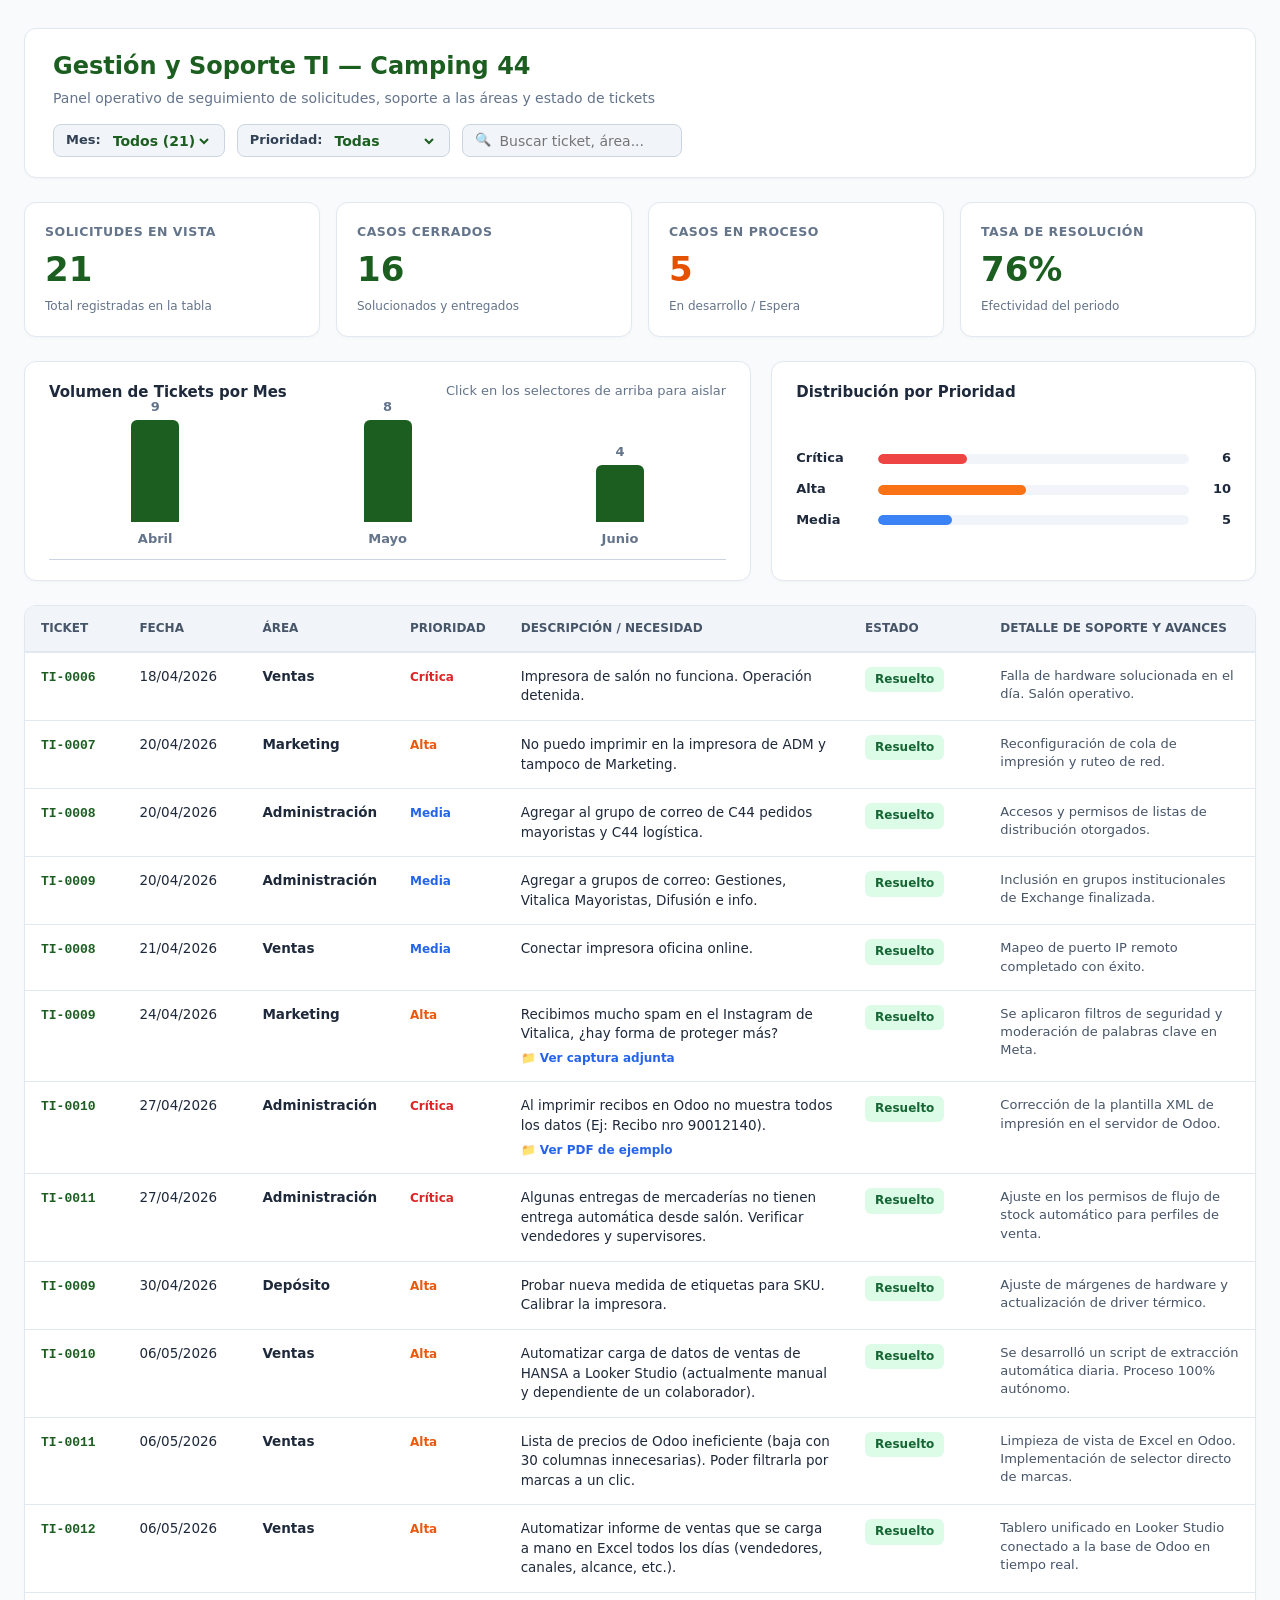
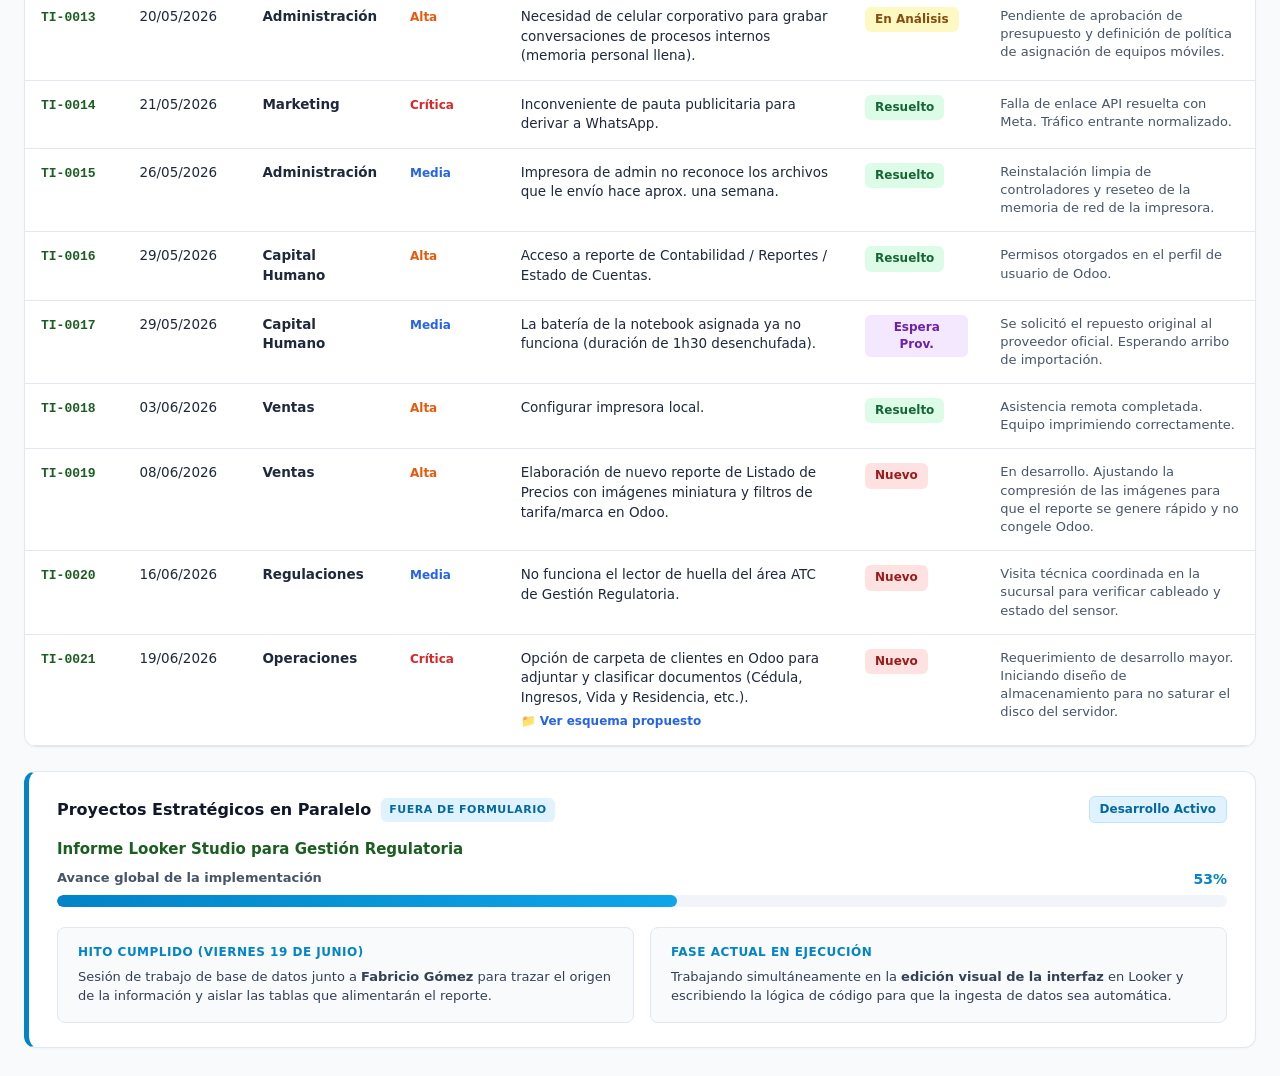
==== commit 89532c0e: "Update index.html" ====
--- a/index.html
+++ b/index.html
@@ -3,601 +3,876 @@
 <head>
     <meta charset="UTF-8">
     <meta name="viewport" content="width=device-width, initial-scale=1.0">
-    <title>Gestión y Soporte TI — Camping 44 S.A.</title>
-    <!-- Importando tipografía corporativa limpia -->
-    <link rel="preconnect" href="https://fonts.googleapis.com">
-    <link rel="preconnect" href="https://fonts.gstatic.com" crossorigin>
-    <link href="https://fonts.googleapis.com/css2?family=Plus+Jakarta+Sans:wght@400;500;600;700&display=swap" rel="stylesheet">
+    <title>Gestión y Soporte TI — Camping 44</title>
     <style>
         :root {
-            --bg-canvas: #f4f6f8;
-            --bg-card: #ffffff;
+            --bg-page: #f8fafc;
+            --bg-surface: #ffffff;
             --text-main: #1e293b;
             --text-muted: #64748b;
-            --forest-green: #115e59; /* Verde corporativo premium */
-            --forest-light: #f0fdfa;
-            --accent-orange: #ea580c;
+            --c44-green: #1b5e20;
+            --c44-green-light: #e8f5e9;
+            --c44-orange: #e65100;
             --border-color: #e2e8f0;
             
-            /* Status Colors */
-            --green-bg: #e6f4ea; --green-text: #137333;
-            --amber-bg: #fef7e0; --amber-text: #b06000;
-            --purple-bg: #f3e8ff; --purple-text: #6b21a8;
-            --red-bg: #fce8e6; --red-text: #c5221f;
+            /* Badges de estado */
+            --b-resuelto-bg: #dcfce7; --b-resuelto-txt: #166534;
+            --b-analisis-bg: #fef9c3; --b-analisis-txt: #854d0e;
+            --b-espera-bg: #f3e8ff;   --b-espera-txt: #6b21a8;
+            --b-nuevo-bg: #fee2e2;    --b-nuevo-txt: #991b1b;
         }
 
         * {
             box-sizing: border-box;
             margin: 0;
             padding: 0;
+            font-family: system-ui, -apple-system, BlinkMacSystemFont, 'Segoe UI', Roboto, Helvetica, Arial, sans-serif;
         }
 
         body {
-            font-family: 'Plus Jakarta Sans', sans-serif;
-            background-color: var(--bg-canvas);
+            background-color: var(--bg-page);
             color: var(--text-main);
-            padding: 40px 24px;
-            -webkit-font-smoothing: antialiased;
-        }
-
-        .dashboard-container {
-            max-width: 1500px;
+            padding: 28px 24px;
+            line-height: 1.45;
+        }
+
+        .dashboard {
+            max-width: 1400px;
             margin: 0 auto;
         }
 
-        /* Top Header Strategy with Logo */
-        header {
-            background-color: var(--bg-card);
+        /* 1. HEADER & CONTROLES DE PRESENTACIÓN */
+        .header-panel {
+            background-color: var(--bg-surface);
             border: 1px solid var(--border-color);
             border-radius: 12px;
-            padding: 24px 32px;
-            display: flex;
+            padding: 20px 28px;
+            margin-bottom: 24px;
+            display: flex;
+            flex-wrap: wrap;
             justify-content: space-between;
             align-items: center;
-            margin-bottom: 24px;
-            box-shadow: 0 1px 3px rgba(0,0,0,0.02);
-        }
-
-        .brand-section h1 {
-            font-size: 22px;
+            gap: 16px;
+            box-shadow: 0 1px 3px rgba(0,0,0,0.03);
+        }
+
+        .title-area h1 {
+            font-size: 24px;
             font-weight: 700;
-            color: var(--forest-green);
-            letter-spacing: -0.5px;
-            display: flex;
+            color: var(--c44-green);
+            margin-bottom: 4px;
+        }
+
+        .title-area p {
+            color: var(--text-muted);
+            font-size: 14px;
+        }
+
+        .controls-area {
+            display: flex;
+            flex-wrap: wrap;
+            gap: 12px;
             align-items: center;
-            gap: 12px; /* Aumentado gap para el logo */
-        }
-
-        .brand-section h1 span {
-            font-weight: 400;
-            color: var(--text-muted);
-        }
-
-        .brand-section p {
-            font-size: 13.5px;
-            color: var(--text-muted);
-            margin-top: 4px;
-        }
-
-        .system-status {
+        }
+
+        .control-group {
             display: flex;
             align-items: center;
             gap: 8px;
-            background-color: var(--forest-light);
-            padding: 8px 16px;
+            background: #f1f5f9;
+            padding: 6px 12px;
             border-radius: 8px;
-            border: 1px solid rgba(17, 94, 93, 0.1);
-        }
-
-        .status-dot {
-            width: 8px;
-            height: 8px;
-            background-color: #0f9d58;
-            border-radius: 50%;
-            animation: pulse 2s infinite;
-        }
-
-        .system-status span {
-            font-size: 12.5px;
+            border: 1px solid #cbd5e1;
+        }
+
+        .control-group label {
+            font-size: 13px;
             font-weight: 600;
-            color: var(--forest-green);
-            text-transform: uppercase;
-            letter-spacing: 0.5px;
-        }
-
-        /* KPI Matrix Widgets */
-        .kpi-grid {
+            color: #334155;
+            cursor: pointer;
+        }
+
+        .control-group select, .control-group input {
+            background: transparent;
+            border: none;
+            font-size: 14px;
+            font-weight: 600;
+            color: var(--c44-green);
+            outline: none;
+            cursor: pointer;
+        }
+
+        .control-group input {
+            cursor: text;
+            font-weight: 400;
+            color: var(--text-main);
+            width: 170px;
+        }
+
+        /* 2. TARJETAS DE INDICADORES (KPIs DINÁMICOS) */
+        .kpi-row {
             display: grid;
-            grid-template-columns: repeat(auto-fit, minmax(280px, 1fr));
-            gap: 20px;
+            grid-template-columns: repeat(auto-fit, minmax(220px, 1fr));
+            gap: 16px;
             margin-bottom: 24px;
         }
 
         .kpi-card {
-            background-color: var(--bg-card);
+            background-color: var(--bg-surface);
             border: 1px solid var(--border-color);
             border-radius: 12px;
-            padding: 24px;
-            box-shadow: 0 1px 3px rgba(0,0,0,0.02);
-            position: relative;
-        }
-
-        .kpi-card::after {
-            content: '';
-            position: absolute;
-            top: 0;
-            left: 0;
-            width: 100%;
-            height: 4px;
-            border-radius: 12px 12px 0 0;
-            background-color: var(--border-color);
-        }
-
-        .kpi-card.active::after { background-color: var(--forest-green); }
-        .kpi-card.warning::after { background-color: var(--accent-orange); }
-        .kpi-card.info::after { background-color: #2563eb; }
-
-        .kpi-title {
-            font-size: 12px;
+            padding: 20px;
+            box-shadow: 0 1px 3px rgba(0,0,0,0.03);
+            transition: transform 0.15s ease;
+        }
+
+        .kpi-card:hover { transform: translateY(-2px); }
+
+        .kpi-label {
+            font-size: 12.5px;
             font-weight: 600;
             text-transform: uppercase;
             letter-spacing: 0.5px;
             color: var(--text-muted);
         }
 
-        .kpi-value {
-            font-size: 32px;
+        .kpi-num {
+            font-size: 34px;
             font-weight: 700;
-            color: #0f172a;
-            margin: 6px 0;
-        }
-
-        .kpi-footer {
-            font-size: 12px;
-            color: var(--text-muted);
-            display: flex;
-            align-items: center;
-            gap: 4px;
-        }
-
-        .kpi-footer strong {
-            color: #0f172a;
-        }
-
-        /* Main Workspace Table Section */
-        .main-panel {
-            background-color: var(--bg-card);
+            color: var(--c44-green);
+            margin: 4px 0;
+        }
+
+        .kpi-card.orange .kpi-num { color: var(--c44-orange); }
+
+        .kpi-sub { font-size: 12px; color: var(--text-muted); }
+
+        /* 3. GRÁFICOS VISUALES PURE CSS */
+        .visual-summary-grid {
+            display: grid;
+            grid-template-columns: 3fr 2fr;
+            gap: 20px;
+            margin-bottom: 24px;
+        }
+
+        @media(max-width: 900px) {
+            .visual-summary-grid { grid-template-columns: 1fr; }
+        }
+
+        .chart-box {
+            background-color: var(--bg-surface);
             border: 1px solid var(--border-color);
             border-radius: 12px;
-            padding: 28px 32px;
-            box-shadow: 0 1px 3px rgba(0,0,0,0.02);
-        }
-
-        .panel-header {
-            margin-bottom: 20px;
+            padding: 20px 24px;
+            box-shadow: 0 1px 3px rgba(0,0,0,0.03);
+            display: flex;
+            flex-direction: column;
+        }
+
+        .chart-header {
+            font-size: 15px;
+            font-weight: 700;
+            margin-bottom: 16px;
+            color: var(--text-main);
             display: flex;
             justify-content: space-between;
-            align-items: center;
-        }
-
-        .panel-header h2 {
-            font-size: 16px;
-            font-weight: 600;
-            color: #0f172a;
-            display: flex;
+        }
+
+        .css-bar-chart {
+            display: flex;
+            align-items: flex-end;
+            justify-content: space-around;
+            height: 140px;
+            padding-bottom: 10px;
+            border-bottom: 1px solid #cbd5e1;
+            gap: 20px;
+            flex-grow: 1;
+        }
+
+        .bar-item {
+            display: flex;
+            flex-direction: column;
             align-items: center;
             gap: 8px;
-        }
-
-        .panel-header h2::before {
-            content: '';
-            display: inline-block;
-            width: 4px;
-            height: 16px;
-            background-color: var(--accent-orange);
-            border-radius: 2px;
-        }
-
-        /* Premium Table Grid Design */
-        .table-responsive {
-            overflow-x: auto;
+            flex-grow: 1;
+            height: 100%;
+            justify-content: flex-end;
+        }
+
+        .bar {
+            width: 48px;
+            background-color: #cbd5e1;
+            border-radius: 6px 6px 0 0;
+            transition: all 0.4s ease;
+            position: relative;
+            display: flex;
+            justify-content: center;
+        }
+
+        .bar.active { background-color: var(--c44-green); }
+
+        .bar-val {
+            position: absolute;
+            top: -22px;
+            font-size: 13px;
+            font-weight: 700;
+            color: #475569;
+        }
+
+        .bar-item span {
+            font-size: 13px;
+            font-weight: 600;
+            color: var(--text-muted);
+        }
+
+        .priority-list {
+            display: flex;
+            flex-direction: column;
+            gap: 12px;
+            justify-content: center;
+            flex-grow: 1;
+        }
+
+        .p-row {
+            display: flex;
+            align-items: center;
+            gap: 12px;
+        }
+
+        .p-name { width: 70px; font-size: 13px; font-weight: 600; }
+        .p-track { flex-grow: 1; height: 10px; background: #f1f5f9; border-radius: 5px; overflow: hidden; }
+        .p-fill { height: 100%; border-radius: 5px; transition: width 0.5s ease; }
+        .p-fill.critica { background: #ef4444; width: 28.5%; }
+        .p-fill.alta { background: #f97316; width: 47.6%; }
+        .p-fill.media { background: #3b82f6; width: 23.8%; }
+        .p-count { font-size: 13px; font-weight: 700; width: 30px; text-align: right; }
+
+        /* 4. TABLA PRINCIPAL */
+        .table-panel {
+            background-color: var(--bg-surface);
+            border: 1px solid var(--border-color);
+            border-radius: 12px;
+            overflow: hidden;
+            box-shadow: 0 1px 3px rgba(0,0,0,0.03);
+            margin-bottom: 24px;
+        }
+
+        .table-wrap { overflow-x: auto; }
+
+        table {
             width: 100%;
-        }
-
-        .corporate-table {
-            width: 100%;
-            border-collapse: separate;
-            border-spacing: 0;
+            border-collapse: collapse;
             text-align: left;
         }
 
-        .corporate-table th {
-            background-color: #f8fafc;
-            color: var(--text-muted);
-            font-size: 11px;
-            font-weight: 600;
+        th {
+            background-color: #f1f5f9;
+            color: #475569;
+            font-size: 12px;
+            font-weight: 700;
             text-transform: uppercase;
-            letter-spacing: 0.5px;
+            padding: 14px 16px;
+            border-bottom: 2px solid var(--border-color);
+        }
+
+        td {
             padding: 14px 16px;
             border-bottom: 1px solid var(--border-color);
-        }
-
-        .corporate-table th:first-child { border-top-left-radius: 6px; border-bottom-left-radius: 6px; }
-        .corporate-table th:last-child { border-top-right-radius: 6px; border-bottom-right-radius: 6px; }
-
-        .corporate-table td {
-            padding: 14px 16px;
-            border-bottom: 1px solid #f1f5f9;
             font-size: 13.5px;
             vertical-align: top;
-            color: #334155;
-        }
-
-        .corporate-table tr:last-child td {
-            border-bottom: none;
-        }
-
-        .corporate-table tr:hover td {
-            background-color: #f8fafc;
-        }
-
-        /* Refined Elements & Tags */
-        .ticket-id {
-            font-family: monospace;
-            font-weight: 700;
-            color: #0f172a;
-            background-color: #f1f5f9;
-            padding: 3px 6px;
-            border-radius: 4px;
-            font-size: 12px;
-        }
-
-        .badge-status {
+        }
+
+        tr:hover { background-color: #f8fafc; }
+
+        .ticket-num { font-weight: 700; font-family: monospace; font-size: 13px; color: var(--c44-green); }
+        
+        .p-pill { font-weight: 700; font-size: 12px; }
+        .p-pill.Crítica { color: #dc2626; }
+        .p-pill.Alta { color: #ea580c; }
+        .p-pill.Media { color: #2563eb; }
+
+        .status-pill {
             display: inline-block;
             padding: 4px 10px;
             border-radius: 6px;
-            font-size: 11.5px;
+            font-size: 12px;
             font-weight: 600;
             text-align: center;
         }
-
-        .status-resuelto { background-color: var(--green-bg); color: var(--green-text); }
-        .status-analisis { background-color: var(--amber-bg); color: var(--amber-text); }
-        .status-espera { background-color: var(--purple-bg); color: var(--purple-text); }
-        .status-nuevo { background-color: var(--red-bg); color: var(--red-text); }
-
-        .priority-indicator {
+        .status-pill.Resuelto { background: var(--b-resuelto-bg); color: var(--b-resuelto-txt); }
+        .status-pill.En_análisis { background: var(--b-analisis-bg); color: var(--b-analisis-txt); }
+        .status-pill.Espera_prov { background: var(--b-espera-bg); color: var(--b-espera-txt); }
+        .status-pill.Nuevo { background: var(--b-nuevo-bg); color: var(--b-nuevo-txt); }
+
+        .adjunto-link {
+            display: inline-block;
+            margin-top: 6px;
+            font-size: 12px;
             font-weight: 600;
+            color: #2563eb;
+            text-decoration: none;
+        }
+        .adjunto-link:hover { text-decoration: underline; }
+
+        .obs-text { color: #475569; font-size: 13px; line-height: 1.4; }
+
+        /* 5. SECCIÓN DE REQUERIMIENTOS EXTRA */
+        .extra-panel {
+            background-color: var(--bg-surface);
+            border: 1px solid var(--border-color);
+            border-left: 5px solid #0284c7;
+            border-radius: 12px;
+            padding: 24px 28px;
+            box-shadow: 0 1px 3px rgba(0,0,0,0.03);
+        }
+
+        .extra-header {
+            display: flex;
+            justify-content: space-between;
+            align-items: center;
+            margin-bottom: 16px;
+            flex-wrap: wrap;
+            gap: 10px;
+        }
+
+        .extra-title {
+            font-size: 16px;
+            font-weight: 700;
+            color: #0f172a;
+            display: flex;
+            align-items: center;
+            gap: 10px;
+            flex-wrap: wrap;
+        }
+
+        .tag-extra {
+            background: #e0f2fe;
+            color: #0369a1;
+            font-size: 11px;
+            font-weight: 700;
+            padding: 4px 8px;
+            border-radius: 6px;
+            text-transform: uppercase;
+            letter-spacing: 0.5px;
+        }
+
+        .progress-container { margin-bottom: 20px; }
+
+        .progress-labels {
+            display: flex;
+            justify-content: space-between;
+            font-size: 13px;
+            font-weight: 600;
+            color: #475569;
+            margin-bottom: 6px;
+        }
+
+        .progress-bar-track {
+            width: 100%;
+            height: 12px;
+            background-color: #f1f5f9;
+            border-radius: 6px;
+            overflow: hidden;
+        }
+
+        .progress-bar-fill {
+            height: 100%;
+            background: linear-gradient(90deg, #0284c7, #0ea5e9);
+            width: 53%;
+            border-radius: 6px;
+            transition: width 1s ease;
+        }
+
+        .extra-grid {
+            display: grid;
+            grid-template-columns: 1fr 1fr;
+            gap: 16px;
+        }
+
+        @media(max-width: 768px) {
+            .extra-grid { grid-template-columns: 1fr; }
+        }
+
+        .extra-card {
+            background-color: #f8fafc;
+            border: 1px solid #e2e8f0;
+            padding: 16px 20px;
+            border-radius: 8px;
+        }
+
+        .extra-card-title {
             font-size: 12px;
-        }
-        .p-critica { color: var(--red-text); font-weight: 700; }
-        .p-alta { color: #d97706; }
-        .p-media { color: #2563eb; }
-
-        .area-text {
-            font-weight: 600;
-            color: #0f172a;
-        }
-
-        .desc-column {
-            max-width: 340px;
-            line-height: 1.42;
-        }
-
-        .obs-column {
-            max-width: 260px;
-            font-size: 12.5px;
-            color: var(--text-muted);
-            line-height: 1.4;
-        }
-
-        @keyframes pulse {
-            0% { transform: scale(0.95); box-shadow: 0 0 0 0 rgba(15, 157, 88, 0.4); }
-            70% { transform: scale(1); box-shadow: 0 0 0 6px rgba(15, 157, 88, 0); }
-            100% { transform: scale(0.95); box-shadow: 0 0 0 0 rgba(15, 157, 88, 0); }
+            font-weight: 700;
+            color: #0284c7;
+            text-transform: uppercase;
+            letter-spacing: 0.5px;
+            margin-bottom: 6px;
         }
     </style>
 </head>
 <body>
 
-    <div class="dashboard-container">
-        <!-- Main Top Bar with Integrated Logo -->
-        <header>
-            <div class="brand-section">
-                <h1>
-                    <!-- Logotipo integrado en el título principal -->
-                    <img src="LOGOC44.png" alt="Logo de Camping 44 S.A." style="height: 32px; width: auto; vertical-align: middle;">
-                    CAMPING 44 S.A. <span>/ Control Center TI</span>
-                </h1>
-                <p>Mesa de Entrada, Historial Consolidado y Trazabilidad de Requerimientos</p>
-            </div>
-            <div class="system-status">
-                <div class="status-dot"></div>
-                <span>Reporte Ejecutivo Directivo</span>
-            </div>
-        </header>
-
-        <!-- Dynamic Numeric Tiles (KPIs) -->
-        <div class="kpi-grid">
-            <div class="kpi-card active">
-                <div class="kpi-label">Solicitudes Registradas</div>
-                <div class="kpi-value">21</div>
-                <div class="kpi-footer">Corte de datos: <strong>Junio 2026</strong></div>
-            </div>
-            <div class="kpi-card active">
-                <div class="kpi-label">Casos Resueltos</div>
-                <div class="kpi-value" style="color: var(--green-text);">16</div>
-                <div class="kpi-footer">Tasa de Efectividad: <strong>76.2%</strong></div>
-            </div>
-            <div class="kpi-card warning">
-                <div class="kpi-label">Casos Pendientes</div>
-                <div class="kpi-value" style="color: var(--accent-orange);">5</div>
-                <div class="kpi-subtext">En desarrollo / Análisis: <strong>23.8%</strong></div>
-            </div>
-            <div class="kpi-card info">
-                <div class="kpi-label">Cumplimiento SLA</div>
-                <div class="kpi-value" style="color: #2563eb;">100%</div>
-                <div class="kpi-subtext">Incidentes Críticos: <strong>0 demoras</strong></div>
+    <div class="dashboard">
+        
+        <!-- HEADER INTERACTIVO -->
+        <div class="header-panel">
+            <div class="title-area">
+                <h1>Gestión y Soporte TI — Camping 44</h1>
+                <p>Panel operativo de seguimiento de solicitudes, soporte a las áreas y estado de tickets</p>
+            </div>
+            <div class="controls-area">
+                <!-- Selector de Mes -->
+                <div class="control-group">
+                    <label for="filterMonth">Mes:</label>
+                    <select id="filterMonth">
+                        <option value="all">Todos (21)</option>
+                        <option value="4">Abril (9)</option>
+                        <option value="5">Mayo (8)</option>
+                        <option value="6">Junio (4)</option>
+                    </select>
+                </div>
+                <!-- Selector de Prioridad -->
+                <div class="control-group">
+                    <label for="filterPriority">Prioridad:</label>
+                    <select id="filterPriority">
+                        <option value="all">Todas</option>
+                        <option value="Crítica">Críticas (6)</option>
+                        <option value="Alta">Altas (10)</option>
+                        <option value="Media">Medias (5)</option>
+                    </select>
+                </div>
+                <!-- Buscador -->
+                <div class="control-group">
+                    <label for="filterSearch">🔍</label>
+                    <input type="text" id="filterSearch" placeholder="Buscar ticket, área...">
+                </div>
             </div>
         </div>
 
-        <!-- Master Data Ledger -->
-        <div class="main-panel">
-            <div class="panel-header">
-                <h2>Trazabilidad Completa de Requerimientos</h2>
-            </div>
-            <div class="table-responsive">
-                <table class="corporate-table">
+        <!-- TARJETAS SUPERIORES (KPIs) -->
+        <div class="kpi-row">
+            <div class="kpi-card">
+                <div class="kpi-label">Solicitudes en Vista</div>
+                <div class="kpi-num" id="kpi-total">21</div>
+                <div class="kpi-sub">Total registradas en la tabla</div>
+            </div>
+            <div class="kpi-card">
+                <div class="kpi-label">Casos Cerrados</div>
+                <div class="kpi-num" id="kpi-resueltos">16</div>
+                <div class="kpi-sub">Solucionados y entregados</div>
+            </div>
+            <div class="kpi-card orange">
+                <div class="kpi-label">Casos en Proceso</div>
+                <div class="kpi-num" id="kpi-pendientes">5</div>
+                <div class="kpi-sub">En desarrollo / Espera</div>
+            </div>
+            <div class="kpi-card">
+                <div class="kpi-label">Tasa de Resolución</div>
+                <div class="kpi-num" id="kpi-tasa">76%</div>
+                <div class="kpi-sub">Efectividad del periodo</div>
+            </div>
+        </div>
+
+        <!-- SECCIÓN DE GRÁFICOS INTUITIVOS PURE CSS -->
+        <div class="visual-summary-grid">
+            
+            <div class="chart-box">
+                <div class="chart-header">
+                    <span>Volumen de Tickets por Mes</span>
+                    <span style="font-weight:400; font-size:13px; color:#64748b;">Click en los selectores de arriba para aislar</span>
+                </div>
+                <div class="css-bar-chart">
+                    <div class="bar-item">
+                        <div class="bar active" style="height: 100%;" id="bar-4">
+                            <span class="bar-val">9</span>
+                        </div>
+                        <span>Abril</span>
+                    </div>
+                    <div class="bar-item">
+                        <div class="bar active" style="height: 88%;" id="bar-5">
+                            <span class="bar-val">8</span>
+                        </div>
+                        <span>Mayo</span>
+                    </div>
+                    <div class="bar-item">
+                        <div class="bar active" style="height: 44%;" id="bar-6">
+                            <span class="bar-val">4</span>
+                        </div>
+                        <span>Junio</span>
+                    </div>
+                </div>
+            </div>
+
+            <div class="chart-box">
+                <div class="chart-header">Distribución por Prioridad</div>
+                <div class="priority-list">
+                    <div class="p-row">
+                        <span class="p-name">Crítica</span>
+                        <div class="p-track"><div class="p-fill critica" id="fill-critica"></div></div>
+                        <span class="p-count" id="count-critica">6</span>
+                    </div>
+                    <div class="p-row">
+                        <span class="p-name">Alta</span>
+                        <div class="p-track"><div class="p-fill alta" id="fill-alta"></div></div>
+                        <span class="p-count" id="count-alta">10</span>
+                    </div>
+                    <div class="p-row">
+                        <span class="p-name">Media</span>
+                        <div class="p-track"><div class="p-fill media" id="fill-media"></div></div>
+                        <span class="p-count" id="count-media">5</span>
+                    </div>
+                </div>
+            </div>
+
+        </div>
+
+        <!-- TABLA PRINCIPAL DE TICKETS -->
+        <div class="table-panel">
+            <div class="table-wrap">
+                <table>
                     <thead>
                         <tr>
-                            <th style="width: 7%;">Ticket</th>
-                            <th style="width: 9%;">Apertura</th>
+                            <th style="width: 8%;">Ticket</th>
+                            <th style="width: 10%;">Fecha</th>
                             <th style="width: 12%;">Área</th>
-                            <th style="width: 10%;">Categoría</th>
                             <th style="width: 9%;">Prioridad</th>
-                            <th style="width: 26%;">Descripción del Problema o Solicitud</th>
-                            <th style="width: 10%;">Estado</th>
-                            <th style="width: 9%;">Cierre</th>
-                            <th style="width: 18%;">Observaciones Técnicas y Avances</th>
+                            <th style="width: 28%;">Descripción / Necesidad</th>
+                            <th style="width: 11%;">Estado</th>
+                            <th style="width: 22%;">Detalle de Soporte y Avances</th>
                         </tr>
                     </thead>
-                    <tbody>
-                        <tr>
-                            <td><span class="ticket-id">TI-0006</span></td>
+                    <tbody id="ticketBody">
+                        
+                        <!-- ABRIL -->
+                        <tr class="t-row" data-month="4" data-priority="Crítica" data-status="Resuelto">
+                            <td><span class="ticket-num">TI-0006</span></td>
                             <td>18/04/2026</td>
-                            <td><span class="area-text">Ventas</span></td>
-                            <td>Hardware</td>
-                            <td><span class="priority-indicator p-critica">Crítica</span></td>
-                            <td class="desc-column">Impresora de salón no funciona. Operación comercial presencial detenida.</td>
-                            <td><span class="badge-status status-resuelto">Resuelto</span></td>
+                            <td><strong>Ventas</strong></td>
+                            <td><span class="p-pill Crítica">Crítica</span></td>
+                            <td>Impresora de salón no funciona. Operación detenida.</td>
+                            <td><span class="status-pill Resuelto">Resuelto</span></td>
+                            <td class="obs-text">Falla de hardware solucionada en el día. Salón operativo.</td>
+                        </tr>
+                        <tr class="t-row" data-month="4" data-priority="Alta" data-status="Resuelto">
+                            <td><span class="ticket-num">TI-0007</span></td>
+                            <td>20/04/2026</td>
+                            <td><strong>Marketing</strong></td>
+                            <td><span class="p-pill Alta">Alta</span></td>
+                            <td>No puedo imprimir en la impresora de ADM y tampoco de Marketing.</td>
+                            <td><span class="status-pill Resuelto">Resuelto</span></td>
+                            <td class="obs-text">Reconfiguración de cola de impresión y ruteo de red.</td>
+                        </tr>
+                        <tr class="t-row" data-month="4" data-priority="Media" data-status="Resuelto">
+                            <td><span class="ticket-num">TI-0008</span></td>
+                            <td>20/04/2026</td>
+                            <td><strong>Administración</strong></td>
+                            <td><span class="p-pill Media">Media</span></td>
+                            <td>Agregar al grupo de correo de C44 pedidos mayoristas y C44 logística.</td>
+                            <td><span class="status-pill Resuelto">Resuelto</span></td>
+                            <td class="obs-text">Accesos y permisos de listas de distribución otorgados.</td>
+                        </tr>
+                        <tr class="t-row" data-month="4" data-priority="Media" data-status="Resuelto">
+                            <td><span class="ticket-num">TI-0009</span></td>
+                            <td>20/04/2026</td>
+                            <td><strong>Administración</strong></td>
+                            <td><span class="p-pill Media">Media</span></td>
+                            <td>Agregar a grupos de correo: Gestiones, Vitalica Mayoristas, Difusión e info.</td>
+                            <td><span class="status-pill Resuelto">Resuelto</span></td>
+                            <td class="obs-text">Inclusión en grupos institucionales de Exchange finalizada.</td>
+                        </tr>
+                        <tr class="t-row" data-month="4" data-priority="Media" data-status="Resuelto">
+                            <td><span class="ticket-num">TI-0008</span></td>
                             <td>21/04/2026</td>
-                            <td class="obs-column">Falla de hardware solucionada in situ. Línea de caja operativa.</td>
-                        </tr>
-                        <tr>
-                            <td><span class="ticket-id">TI-0007</span></td>
-                            <td>20/04/2026</td>
-                            <td><span class="area-text">Marketing</span></td>
-                            <td>Hardware</td>
-                            <td><span class="priority-indicator p-alta">Alta</span></td>
-                            <td class="desc-column">No puedo imprimir en la impresora de ADM y tampoco de Marketing.</td>
-                            <td><span class="badge-status status-resuelto">Resuelto</span></td>
-                            <td>20/04/2026</td>
-                            <td class="obs-column">Reenrutamiento de colas IP locales completado de forma inmediata.</td>
-                        </tr>
-                        <tr>
-                            <td><span class="ticket-id">TI-0008</span></td>
-                            <td>20/04/2026</td>
-                            <td><span class="area-text">Administración</span></td>
-                            <td>Accesos</td>
-                            <td><span class="priority-indicator p-media">Media</span></td>
-                            <td class="desc-column">Inclusión de usuario a listas de distribución: C44 pedidos mayoristas y logistica.</td>
-                            <td><span class="badge-status status-resuelto">Resuelto</span></td>
-                            <td>20/04/2026</td>
-                            <td class="obs-column">Asignación de alias y grupos en Exchange Server finalizada.</td>
-                        </tr>
-                        <tr>
-                            <td><span class="ticket-id">TI-0009</span></td>
-                            <td>20/04/2026</td>
-                            <td><span class="area-text">Administración</span></td>
-                            <td>Accesos</td>
-                            <td><span class="priority-indicator p-media">Media</span></td>
-                            <td class="desc-column">Inclusión a listas: Gestiones, Vitalica Mayoristas, Difusión e info.</td>
-                            <td><span class="badge-status status-resuelto">Resuelto</span></td>
-                            <td>20/04/2026</td>
-                            <td class="obs-column">Permisos configurados según matriz de accesos institucionales.</td>
-                        </tr>
-                        <tr>
-                            <td><span class="ticket-id">TI-0008</span></td>
-                            <td>21/04/2026</td>
-                            <td><span class="area-text">Ventas</span></td>
-                            <td>Hardware</td>
-                            <td><span class="priority-indicator p-media">Media</span></td>
-                            <td class="desc-column">Conectar impresora de oficina online.</td>
-                            <td><span class="badge-status status-resuelto">Resuelto</span></td>
-                            <td>21/04/2026</td>
-                            <td class="obs-column">Configuración de puerto de red remota por VPN exitosa.</td>
-                        </tr>
-                        <tr>
-                            <td><span class="ticket-id">TI-0009</span></td>
+                            <td><strong>Ventas</strong></td>
+                            <td><span class="p-pill Media">Media</span></td>
+                            <td>Conectar impresora oficina online.</td>
+                            <td><span class="status-pill Resuelto">Resuelto</span></td>
+                            <td class="obs-text">Mapeo de puerto IP remoto completado con éxito.</td>
+                        </tr>
+                        <tr class="t-row" data-month="4" data-priority="Alta" data-status="Resuelto">
+                            <td><span class="ticket-num">TI-0009</span></td>
                             <td>24/04/2026</td>
-                            <td><span class="area-text">Marketing</span></td>
-                            <td>Otro</td>
-                            <td><span class="priority-indicator p-alta">Alta</span></td>
-                            <td class="desc-column">Mitigación y protección contra spam masivo en el Instagram institucional de Vitalica.</td>
-                            <td><span class="badge-status status-resuelto">Resuelto</span></td>
+                            <td><strong>Marketing</strong></td>
+                            <td><span class="p-pill Alta">Alta</span></td>
+                            <td>Recibimos mucho spam en el Instagram de Vitalica, ¿hay forma de proteger más?<br>
+                                <a href="https://drive.google.com/open?id=1gbIuT30EDHmBCOm1RsUqvtlZFm7BHvAC" target="_blank" class="adjunto-link">📁 Ver captura adjunta</a>
+                            </td>
+                            <td><span class="status-pill Resuelto">Resuelto</span></td>
+                            <td class="obs-text">Se aplicaron filtros de seguridad y moderación de palabras clave en Meta.</td>
+                        </tr>
+                        <tr class="t-row" data-month="4" data-priority="Crítica" data-status="Resuelto">
+                            <td><span class="ticket-num">TI-0010</span></td>
                             <td>27/04/2026</td>
-                            <td class="obs-column">Configuración de filtros avanzados de palabras clave en Meta Business.</td>
-                        </tr>
-                        <tr>
-                            <td><span class="ticket-id">TI-0010</span></td>
+                            <td><strong>Administración</strong></td>
+                            <td><span class="p-pill Crítica">Crítica</span></td>
+                            <td>Al imprimir recibos en Odoo no muestra todos los datos (Ej: Recibo nro 90012140).<br>
+                                <a href="https://drive.google.com/open?id=1xT5t-LWXdsw1trDzY4pkjkQ2ZZul03IY" target="_blank" class="adjunto-link">📁 Ver PDF de ejemplo</a>
+                            </td>
+                            <td><span class="status-pill Resuelto">Resuelto</span></td>
+                            <td class="obs-text">Corrección de la plantilla XML de impresión en el servidor de Odoo.</td>
+                        </tr>
+                        <tr class="t-row" data-month="4" data-priority="Crítica" data-status="Resuelto">
+                            <td><span class="ticket-num">TI-0011</span></td>
                             <td>27/04/2026</td>
-                            <td><span class="area-text">Administración</span></td>
-                            <td>Odoo</td>
-                            <td><span class="priority-indicator p-critica">Crítica</span></td>
-                            <td class="desc-text desc-column">Error en renderizado: Al imprimir los recibos no muestra todos los datos. (Ej: Recibo 90012140).</td>
-                            <td><span class="badge-status status-resuelto">Resuelto</span></td>
-                            <td>07/05/2026</td>
-                            <td class="obs-column">Depuración del layout QWeb en Odoo ERP para carga completa de strings.</td>
-                        </tr>
-                        <tr>
-                            <td><span class="ticket-id">TI-0011</span></td>
-                            <td>27/04/2026</td>
-                            <td><span class="area-text">Administración</span></td>
-                            <td>Odoo</td>
-                            <td><span class="priority-indicator p-critica">Crítica</span></td>
-                            <td class="desc-column">Corrección de automatización de entregas de mercaderías directas desde salón.</td>
-                            <td><span class="badge-status status-resuelto">Resuelto</span></td>
-                            <td>05/05/2026</td>
-                            <td class="obs-column">Habilitación de acciones de stock automáticas para personal comercial.</td>
-                        </tr>
-                        <tr>
-                            <td><span class="ticket-id">TI-0009</span></td>
+                            <td><strong>Administración</strong></td>
+                            <td><span class="p-pill Crítica">Crítica</span></td>
+                            <td>Algunas entregas de mercaderías no tienen entrega automática desde salón. Verificar vendedores y supervisores.</td>
+                            <td><span class="status-pill Resuelto">Resuelto</span></td>
+                            <td class="obs-text">Ajuste en los permisos de flujo de stock automático para perfiles de venta.</td>
+                        </tr>
+                        <tr class="t-row" data-month="4" data-priority="Alta" data-status="Resuelto">
+                            <td><span class="ticket-num">TI-0009</span></td>
                             <td>30/04/2026</td>
-                            <td><span class="area-text">Depósito</span></td>
-                            <td>Hardware</td>
-                            <td><span class="priority-indicator p-alta">Alta</span></td>
-                            <td class="desc-column">Calibración física y lógica de impresora térmica para nuevas medidas de etiquetas SKU.</td>
-                            <td><span class="badge-status status-resuelto">Resuelto</span></td>
-                            <td>27/05/2026</td>
-                            <td class="obs-column">Ajuste de dimensiones físicas y actualización de controladores locales.</td>
-                        </tr>
-                        <tr>
-                            <td><span class="ticket-id">TI-0010</span></td>
+                            <td><strong>Depósito</strong></td>
+                            <td><span class="p-pill Alta">Alta</span></td>
+                            <td>Probar nueva medida de etiquetas para SKU. Calibrar la impresora.</td>
+                            <td><span class="status-pill Resuelto">Resuelto</span></td>
+                            <td class="obs-text">Ajuste de márgenes de hardware y actualización de driver térmico.</td>
+                        </tr>
+
+                        <!-- MAYO -->
+                        <tr class="t-row" data-month="5" data-priority="Alta" data-status="Resuelto">
+                            <td><span class="ticket-num">TI-0010</span></td>
                             <td>06/05/2026</td>
-                            <td><span class="area-text">Ventas</span></td>
-                            <td>Otro</td>
-                            <td><span class="priority-indicator p-alta">Alta</span></td>
-                            <td class="desc-column">Automatización de extracción y carga de datos del ERP HANSA hacia Looker Studio.</td>
-                            <td><span class="badge-status status-resuelto">Resuelto</span></td>
-                            <td>28/05/2026</td>
-                            <td class="obs-column">Desarrollo de script ETL programado. Eliminación total de carga manual.</td>
-                        </tr>
-                        <tr>
-                            <td><span class="ticket-id">TI-0011</span></td>
+                            <td><strong>Ventas</strong></td>
+                            <td><span class="p-pill Alta">Alta</span></td>
+                            <td>Automatizar carga de datos de ventas de HANSA a Looker Studio (actualmente manual y dependiente de un colaborador).</td>
+                            <td><span class="status-pill Resuelto">Resuelto</span></td>
+                            <td class="obs-text">Se desarrolló un script de extracción automática diaria. Proceso 100% autónomo.</td>
+                        </tr>
+                        <tr class="t-row" data-month="5" data-priority="Alta" data-status="Resuelto">
+                            <td><span class="ticket-num">TI-0011</span></td>
                             <td>06/05/2026</td>
-                            <td><span class="area-text">Ventas</span></td>
-                            <td>Odoo</td>
-                            <td><span class="priority-indicator p-alta">Alta</span></td>
-                            <td class="desc-column">Reestructuración del reporte comercial de Lista de Precios en Odoo (filtro por marcas).</td>
-                            <td><span class="badge-status status-resuelto">Resuelto</span></td>
+                            <td><strong>Ventas</strong></td>
+                            <td><span class="p-pill Alta">Alta</span></td>
+                            <td>Lista de precios de Odoo ineficiente (baja con 30 columnas innecesarias). Poder filtrarla por marcas a un clic.</td>
+                            <td><span class="status-pill Resuelto">Resuelto</span></td>
+                            <td class="obs-text">Limpieza de vista de Excel en Odoo. Implementación de selector directo de marcas.</td>
+                        </tr>
+                        <tr class="t-row" data-month="5" data-priority="Alta" data-status="Resuelto">
+                            <td><span class="ticket-num">TI-0012</span></td>
+                            <td>06/05/2026</td>
+                            <td><strong>Ventas</strong></td>
+                            <td><span class="p-pill Alta">Alta</span></td>
+                            <td>Automatizar informe de ventas que se carga a mano en Excel todos los días (vendedores, canales, alcance, etc.).</td>
+                            <td><span class="status-pill Resuelto">Resuelto</span></td>
+                            <td class="obs-text">Tablero unificado en Looker Studio conectado a la base de Odoo en tiempo real.</td>
+                        </tr>
+                        <tr class="t-row" data-month="5" data-priority="Alta" data-status="Pendiente">
+                            <td><span class="ticket-num">TI-0013</span></td>
+                            <td>20/05/2026</td>
+                            <td><strong>Administración</strong></td>
+                            <td><span class="p-pill Alta">Alta</span></td>
+                            <td>Necesidad de celular corporativo para grabar conversaciones de procesos internos (memoria personal llena).</td>
+                            <td><span class="status-pill En_análisis">En Análisis</span></td>
+                            <td class="obs-text">Pendiente de aprobación de presupuesto y definición de política de asignación de equipos móviles.</td>
+                        </tr>
+                        <tr class="t-row" data-month="5" data-priority="Crítica" data-status="Resuelto">
+                            <td><span class="ticket-num">TI-0014</span></td>
+                            <td>21/05/2026</td>
+                            <td><strong>Marketing</strong></td>
+                            <td><span class="p-pill Crítica">Crítica</span></td>
+                            <td>Inconveniente de pauta publicitaria para derivar a WhatsApp.</td>
+                            <td><span class="status-pill Resuelto">Resuelto</span></td>
+                            <td class="obs-text">Falla de enlace API resuelta con Meta. Tráfico entrante normalizado.</td>
+                        </tr>
+                        <tr class="t-row" data-month="5" data-priority="Media" data-status="Resuelto">
+                            <td><span class="ticket-num">TI-0015</span></td>
+                            <td>26/05/2026</td>
+                            <td><strong>Administración</strong></td>
+                            <td><span class="p-pill Media">Media</span></td>
+                            <td>Impresora de admin no reconoce los archivos que le envío hace aprox. una semana.</td>
+                            <td><span class="status-pill Resuelto">Resuelto</span></td>
+                            <td class="obs-text">Reinstalación limpia de controladores y reseteo de la memoria de red de la impresora.</td>
+                        </tr>
+                        <tr class="t-row" data-month="5" data-priority="Alta" data-status="Resuelto">
+                            <td><span class="ticket-num">TI-0016</span></td>
                             <td>29/05/2026</td>
-                            <td class="obs-column">Remoción de 30 columnas redundantes. Extracción ágil a un solo click.</td>
-                        </tr>
-                        <tr>
-                            <td><span class="ticket-id">TI-0012</span></td>
-                            <td>06/05/2026</td>
-                            <td><span class="area-text">Ventas</span></td>
-                            <td>Odoo</td>
-                            <td><span class="priority-alta">Alta</span></td>
-                            <td class="desc-column">Automatización completa online del informe diario de ventas comerciales.</td>
-                            <td><span class="badge-status status-resuelto">Resuelto</span></td>
-                            <td>04/06/2026</td>
-                            <td class="obs-column">Integración de canales y objetivos de vendedores en Looker Studio.</td>
-                        </tr>
-                        <tr>
-                            <td><span class="ticket-id">TI-0013</span></td>
-                            <td>20/05/2026</td>
-                            <td><span class="area-text">Administración</span></td>
-                            <td>Celular corporativo</td>
-                            <td><span class="priority-indicator p-alta">Alta</span></td>
-                            <td class="desc-column">Asignación de dispositivo celular corporativo para resguardo de procesos y auditorías internas.</td>
-                            <td><span class="badge-status status-analisis">En Análisis</span></td>
-                            <td>--</td>
-                            <td class="obs-column">Pendiente de validación de CAPEX y aprobación directiva.</td>
-                        </tr>
-                        <tr>
-                            <td><span class="ticket-id">TI-0014</span></td>
-                            <td>21/05/2026</td>
-                            <td><span class="area-text">Marketing</span></td>
-                            <td>Otro</td>
-                            <td><span class="priority-indicator p-critica">Crítica</span></td>
-                            <td class="desc-column">Inconveniente de pauta publicitaria en Meta para derivación directa a API WhatsApp.</td>
-                            <td><span class="badge-status status-resuelto">Resuelto</span></td>
+                            <td><strong>Capital Humano</strong></td>
+                            <td><span class="p-pill Alta">Alta</span></td>
+                            <td>Acceso a reporte de Contabilidad / Reportes / Estado de Cuentas.</td>
+                            <td><span class="status-pill Resuelto">Resuelto</span></td>
+                            <td class="obs-text">Permisos otorgados en el perfil de usuario de Odoo.</td>
+                        </tr>
+                        <tr class="t-row" data-month="5" data-priority="Media" data-status="Pendiente">
+                            <td><span class="ticket-num">TI-0017</span></td>
                             <td>29/05/2026</td>
-                            <td class="obs-column">Corrección de tokens de acceso y webhooks de comunicación publicitaria.</td>
-                        </tr>
-                        <tr>
-                            <td><span class="ticket-id">TI-0015</span></td>
-                            <td>26/05/2026</td>
-                            <td><span class="area-text">Administración</span></td>
-                            <td>Hardware</td>
-                            <td><span class="priority-indicator p-media">Media</span></td>
-                            <td class="desc-column">Impresora de administración no reconoce los archivos enviados por el usuario.</td>
-                            <td><span class="badge-status status-resuelto">Resuelto</span></td>
-                            <td>04/06/2026</td>
-                            <td class="obs-column">Actualización de controladores locales y limpieza física de memoria de red.</td>
-                        </tr>
-                        <tr>
-                            <td><span class="ticket-id">TI-0016</span></td>
-                            <td>29/05/2026</td>
-                            <td><span class="area-text">Capital Humano</span></td>
-                            <td>Odoo</td>
-                            <td><span class="priority-indicator p-alta">Alta</span></td>
-                            <td class="desc-column">Habilitación de accesos especiales a reportes contables y estados de cuenta.</td>
-                            <td><span class="badge-status status-resuelto">Resuelto</span></td>
-                            <td>29/05/2026</td>
-                            <td class="obs-column">Actualización de los privilegios del perfil del puesto dentro de Odoo.</td>
-                        </tr>
-                        <tr>
-                            <td><span class="ticket-id">TI-0017</span></td>
-                            <td>29/05/2026</td>
-                            <td><span class="area-text">Capital Humano</span></td>
-                            <td>Hardware</td>
-                            <td><span class="priority-indicator p-media">Media</span></td>
-                            <td class="desc-column">Degradación severa de batería de notebook corporativa (autonomía de 1h 30m).</td>
-                            <td><span class="badge-status status-espera">Espera Prov</span></td>
-                            <td>--</td>
-                            <td class="obs-column">Logística: Pedido en tránsito internacional con el proveedor oficial.</td>
-                        </tr>
-                        <tr>
-                            <td><span class="ticket-id">TI-0018</span></td>
+                            <td><strong>Capital Humano</strong></td>
+                            <td><span class="p-pill Media">Media</span></td>
+                            <td>La batería de la notebook asignada ya no funciona (duración de 1h30 desenchufada).</td>
+                            <td><span class="status-pill Espera_prov">Espera Prov.</span></td>
+                            <td class="obs-text">Se solicitó el repuesto original al proveedor oficial. Esperando arribo de importación.</td>
+                        </tr>
+
+                        <!-- JUNIO -->
+                        <tr class="t-row" data-month="6" data-priority="Alta" data-status="Resuelto">
+                            <td><span class="ticket-num">TI-0018</span></td>
                             <td>03/06/2026</td>
-                            <td><span class="area-text">Ventas</span></td>
-                            <td>Hardware</td>
-                            <td><span class="priority-indicator p-alta">Alta</span></td>
-                            <td class="desc-column">Configuración y mapeo integral de impresora local.</td>
-                            <td><span class="badge-status status-resuelto">Resuelto</span></td>
-                            <td>05/06/2026</td>
-                            <td class="obs-column">Alineación IP y pruebas de carga exitosas completadas de forma remota.</td>
-                        </tr>
-                        <tr>
-                            <td><span class="ticket-id">TI-0019</span></td>
+                            <td><strong>Ventas</strong></td>
+                            <td><span class="p-pill Alta">Alta</span></td>
+                            <td>Configurar impresora local.</td>
+                            <td><span class="status-pill Resuelto">Resuelto</span></td>
+                            <td class="obs-text">Asistencia remota completada. Equipo imprimiendo correctamente.</td>
+                        </tr>
+                        <tr class="t-row" data-month="6" data-priority="Alta" data-status="Pendiente">
+                            <td><span class="ticket-num">TI-0019</span></td>
                             <td>08/06/2026</td>
-                            <td><span class="area-text">Ventas</span></td>
-                            <td>Odoo</td>
-                            <td><span class="priority-indicator p-alta">Alta</span></td>
-                            <td class="desc-column">Desarrollo de nuevo reporte de Listado de Precios con Miniaturas/Imágenes dinámicas y filtros.</td>
-                            <td><span class="badge-status status-nuevo">Nuevo</span></td>
-                            <td>--</td>
-                            <td class="obs-column">Fase de pruebas: Estabilizando peso de imágenes en base de datos ERP.</td>
-                        </tr>
-                        <tr>
-                            <td><span class="ticket-id">TI-0020</span></td>
+                            <td><strong>Ventas</strong></td>
+                            <td><span class="p-pill Alta">Alta</span></td>
+                            <td>Elaboración de nuevo reporte de Listado de Precios con imágenes miniatura y filtros de tarifa/marca en Odoo.</td>
+                            <td><span class="status-pill Nuevo">Nuevo</span></td>
+                            <td class="obs-text">En desarrollo. Ajustando la compresión de las imágenes para que el reporte se genere rápido y no congele Odoo.</td>
+                        </tr>
+                        <tr class="t-row" data-month="6" data-priority="Media" data-status="Pendiente">
+                            <td><span class="ticket-num">TI-0020</span></td>
                             <td>16/06/2026</td>
-                            <td><span class="area-text">Otro</span></td>
-                            <td>Otro</td>
-                            <td><span class="priority-indicator p-media">Media</span></td>
-                            <td class="desc-column">Avería técnica en lector biométrico de huellas dactilares en ATC de Gestión Regulatoria.</td>
-                            <td><span class="badge-status status-nuevo">Nuevo</span></td>
-                            <td>--</td>
-                            <td class="obs-column">Visita técnica agendada para reinstalación o reemplazo del hardware.</td>
-                        </tr>
-                        <tr>
-                            <td><span class="ticket-id">TI-0021</span></td>
+                            <td><strong>Regulaciones</strong></td>
+                            <td><span class="p-pill Media">Media</span></td>
+                            <td>No funciona el lector de huella del área ATC de Gestión Regulatoria.</td>
+                            <td><span class="status-pill Nuevo">Nuevo</span></td>
+                            <td class="obs-text">Visita técnica coordinada en la sucursal para verificar cableado y estado del sensor.</td>
+                        </tr>
+                        <tr class="t-row" data-month="6" data-priority="Crítica" data-status="Pendiente">
+                            <td><span class="ticket-num">TI-0021</span></td>
                             <td>19/06/2026</td>
-                            <td><span class="area-text">Otro</span></td>
-                            <td>Odoo</td>
-                            <td><span class="priority-indicator p-critica">Crítica</span></td>
-                            <td class="desc-column">Módulo de almacenamiento estructural y clasificación parametrizada de documentos clave de clientes.</td>
-                            <td><span class="badge-status status-nuevo">Nuevo</span></td>
-                            <td>--</td>
-                            <td class="obs-column">Iniciando análisis lógico de arquitectura de base de datos y diseño de UI.</td>
-                        </tr>
+                            <td><strong>Operaciones</strong></td>
+                            <td><span class="p-pill Crítica">Crítica</span></td>
+                            <td>Opción de carpeta de clientes en Odoo para adjuntar y clasificar documentos (Cédula, Ingresos, Vida y Residencia, etc.).<br>
+                                <a href="https://drive.google.com/open?id=1_lAJPjtUBtTbZ6-4fchu3DI4nstCqPAy" target="_blank" class="adjunto-link">📁 Ver esquema propuesto</a>
+                            </td>
+                            <td><span class="status-pill Nuevo">Nuevo</span></td>
+                            <td class="obs-text">Requerimiento de desarrollo mayor. Iniciando diseño de almacenamiento para no saturar el disco del servidor.</td>
+                        </tr>
+
                     </tbody>
                 </table>
             </div>
         </div>
+
+        <!-- SECCIÓN 5: REQUERIMIENTOS EXTRA -->
+        <div class="extra-panel">
+            <div class="extra-header">
+                <div class="extra-title">
+                    <span>Proyectos Estratégicos en Paralelo</span>
+                    <span class="tag-extra">Fuera de Formulario</span>
+                </div>
+                <span class="status-pill En_análisis" style="background:#e0f2fe; color:#0369a1; border: 1px solid #bae6fd;">Desarrollo Activo</span>
+            </div>
+
+            <h3 style="font-size: 15px; color: var(--c44-green); margin-bottom: 8px;">
+                Informe Looker Studio para Gestión Regulatoria
+            </h3>
+
+            <div class="progress-container">
+                <div class="progress-labels">
+                    <span>Avance global de la implementación</span>
+                    <span style="color:#0284c7; font-weight:700; font-size: 14px;">53%</span>
+                </div>
+                <div class="progress-bar-track">
+                    <div class="progress-bar-fill"></div>
+                </div>
+            </div>
+
+            <div class="extra-grid">
+                <div class="extra-card">
+                    <div class="extra-card-title">Hito cumplido (Viernes 19 de junio)</div>
+                    <p style="font-size: 13px; color: #334155;">Sesión de trabajo de base de datos junto a <strong>Fabricio Gómez</strong> para trazar el origen de la información y aislar las tablas que alimentarán el reporte.</p>
+                </div>
+                <div class="extra-card">
+                    <div class="extra-card-title">Fase actual en ejecución</div>
+                    <p style="font-size: 13px; color: #334155;">Trabajando simultáneamente en la <strong>edición visual de la interfaz</strong> en Looker y escribiendo la lógica de código para que la ingesta de datos sea automática.</p>
+                </div>
+            </div>
+        </div>
+
     </div>
 
+    <!-- SCRIPT DE FILTRADO EN TIEMPO REAL COMBINADO -->
+    <script>
+        document.addEventListener('DOMContentLoaded', () => {
+            const selectMonth = document.getElementById('filterMonth');
+            const selectPriority = document.getElementById('filterPriority');
+            const inputSearch = document.getElementById('filterSearch');
+            const rows = document.querySelectorAll('.t-row');
+
+            const bars = {
+                '4': document.getElementById('bar-4'),
+                '5': document.getElementById('bar-5'),
+                '6': document.getElementById('bar-6')
+            };
+
+            function runFilter() {
+                const monthVal = selectMonth.value;
+                const priorityVal = selectPriority.value;
+                const query = inputSearch.value.toLowerCase().trim();
+
+                let tot = 0;
+                let res = 0;
+                let pend = 0;
+
+                // Contadores dinámicos para el gráfico de prioridades
+                let cCritica = 0;
+                let cAlta = 0;
+                let cMedia = 0;
+
+                rows.forEach(row => {
+                    const rMonth = row.getAttribute('data-month');
+                    const rPriority = row.getAttribute('data-priority');
+                    const rStatus = row.getAttribute('data-status');
+                    const rText = row.innerText.toLowerCase();
+
+                    const matchM = (monthVal === 'all' || rMonth === monthVal);
+                    const matchP = (priorityVal === 'all' || rPriority === priorityVal);
+                    const matchQ = (query === '' || rText.includes(query));
+
+                    if (matchM && matchP && matchQ) {
+                        row.style.display = '';
+                        tot++;
+                        if (rStatus === 'Resuelto') res++;
+                        else pend++;
+
+                        if (rPriority === 'Crítica') cCritica++;
+                        else if (rPriority === 'Alta') cAlta++;
+                        else if (rPriority === 'Media') cMedia++;
+                    } else {
+                        row.style.display = 'none';
+                    }
+                });
+
+                // Actualizar números KPI
+                document.getElementById('kpi-total').innerText = tot;
+                document.getElementById('kpi-resueltos').innerText = res;
+                document.getElementById('kpi-pendientes').innerText = pend;
+                
+                const pct = tot > 0 ? Math.round((res / tot) * 100) : 0;
+                document.getElementById('kpi-tasa').innerText = pct + '%';
+
+                // Efecto en las barras de meses
+                for (let m in bars) {
+                    if (monthVal === 'all' || monthVal === m) {
+                        bars[m].style.opacity = '1';
+                        bars[m].classList.add('active');
+                    } else {
+                        bars[m].style.opacity = '0.25';
+                        bars[m].classList.remove('active');
+                    }
+                }
+
+                // Actualizar dinámicamente el cuadro de Prioridades
+                document.getElementById('count-critica').innerText = cCritica;
+                document.getElementById('fill-critica').style.width = tot > 0 ? (cCritica/tot*100) + '%' : '0%';
+                
+                document.getElementById('count-alta').innerText = cAlta;
+                document.getElementById('fill-alta').style.width = tot > 0 ? (cAlta/tot*100) + '%' : '0%';
+                
+                document.getElementById('count-media').innerText = cMedia;
+                document.getElementById('fill-media').style.width = tot > 0 ? (cMedia/tot*100) + '%' : '0%';
+            }
+
+            selectMonth.addEventListener('change', runFilter);
+            selectPriority.addEventListener('change', runFilter);
+            inputSearch.addEventListener('input', runFilter);
+        });
+    </script>
 </body>
 </html>
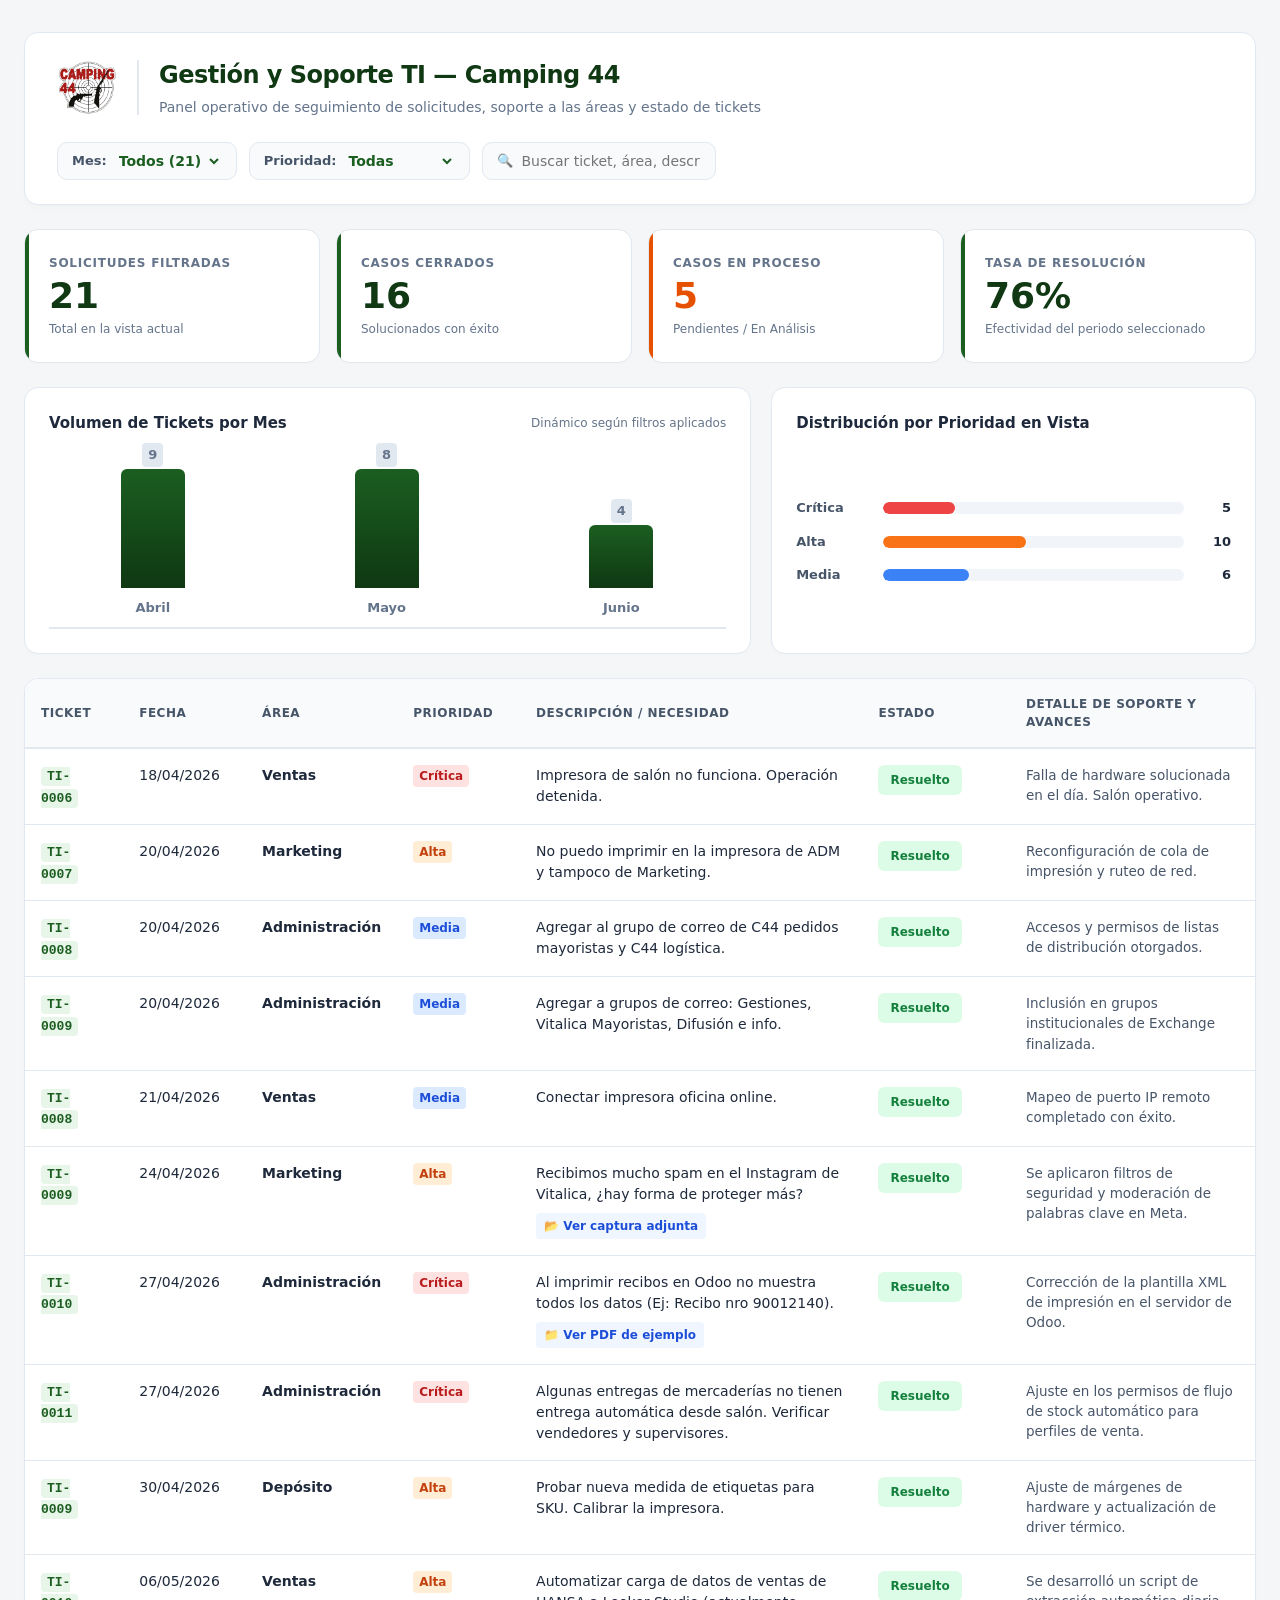
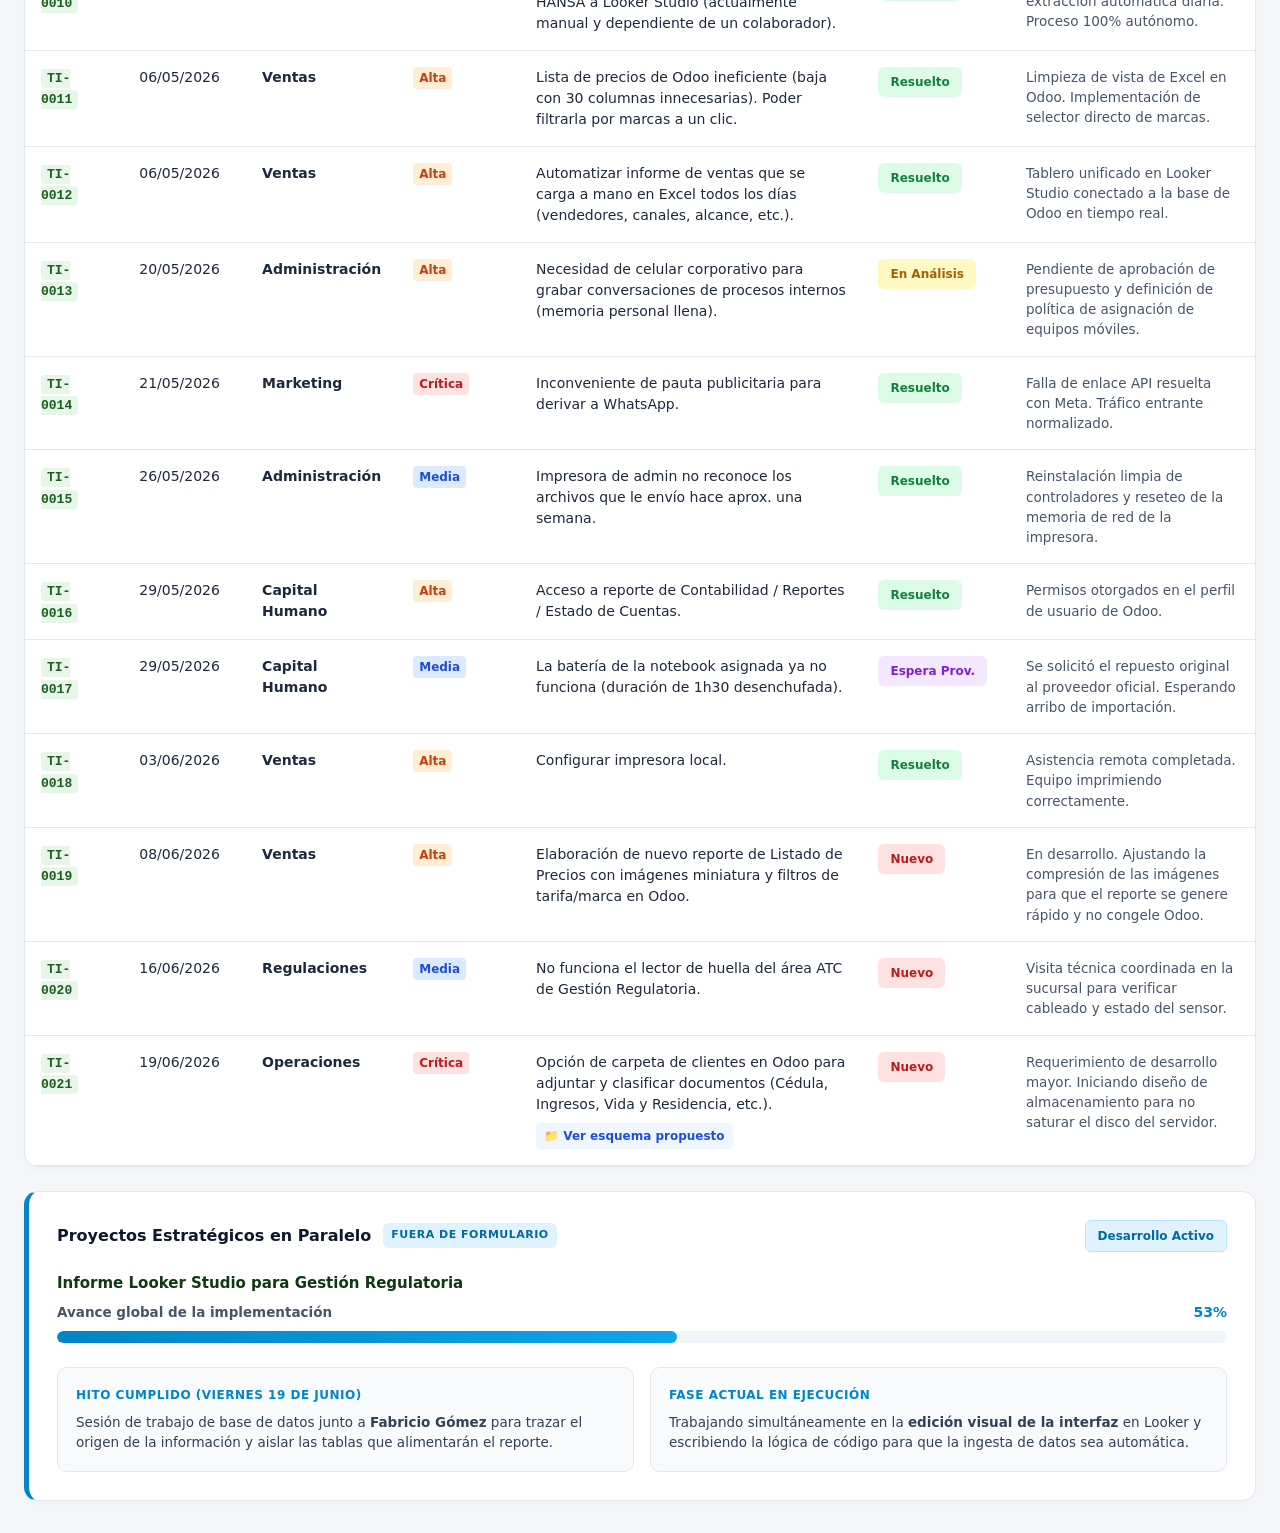
==== commit 45fb65a9: "Update index.html" ====
--- a/index.html
+++ b/index.html
@@ -6,20 +6,26 @@
     <title>Gestión y Soporte TI — Camping 44</title>
     <style>
         :root {
-            --bg-page: #f8fafc;
+            --bg-page: #f4f6f8;
             --bg-surface: #ffffff;
             --text-main: #1e293b;
             --text-muted: #64748b;
             --c44-green: #1b5e20;
+            --c44-green-dark: #0f3813;
             --c44-green-light: #e8f5e9;
             --c44-orange: #e65100;
+            --c44-orange-light: #fff3e0;
             --border-color: #e2e8f0;
+            --radius-lg: 14px;
+            --radius-md: 10px;
+            --radius-sm: 6px;
+            --transition: all 0.2s ease-in-out;
             
-            /* Badges de estado */
-            --b-resuelto-bg: #dcfce7; --b-resuelto-txt: #166534;
-            --b-analisis-bg: #fef9c3; --b-analisis-txt: #854d0e;
-            --b-espera-bg: #f3e8ff;   --b-espera-txt: #6b21a8;
-            --b-nuevo-bg: #fee2e2;    --b-nuevo-txt: #991b1b;
+            /* Badges de estado modernos */
+            --b-resuelto-bg: #dcfce7; --b-resuelto-txt: #15803d;
+            --b-analisis-bg: #fef9c3; --b-analisis-txt: #a16207;
+            --b-espera-bg: #f3e8ff;   --b-espera-txt: #7e22ce;
+            --b-nuevo-bg: #fee2e2;    --b-nuevo-txt: #b91c1c;
         }
 
         * {
@@ -32,35 +38,51 @@
         body {
             background-color: var(--bg-page);
             color: var(--text-main);
-            padding: 28px 24px;
-            line-height: 1.45;
+            padding: 32px 24px;
+            line-height: 1.5;
+            -webkit-font-smoothing: antialiased;
         }
 
         .dashboard {
-            max-width: 1400px;
+            max-width: 1440px;
             margin: 0 auto;
         }
 
-        /* 1. HEADER & CONTROLES DE PRESENTACIÓN */
+        /* 1. HEADER & LOGO PANEL */
         .header-panel {
             background-color: var(--bg-surface);
             border: 1px solid var(--border-color);
-            border-radius: 12px;
-            padding: 20px 28px;
+            border-radius: var(--radius-lg);
+            padding: 24px 32px;
             margin-bottom: 24px;
             display: flex;
             flex-wrap: wrap;
             justify-content: space-between;
             align-items: center;
-            gap: 16px;
-            box-shadow: 0 1px 3px rgba(0,0,0,0.03);
+            gap: 24px;
+            box-shadow: 0 4px 6px -1px rgba(0,0,0,0.02), 0 2px 4px -1px rgba(0,0,0,0.01);
+        }
+
+        .brand-area {
+            display: flex;
+            align-items: center;
+            gap: 20px;
+        }
+
+        .company-logo {
+            height: 55px;
+            width: auto;
+            object-fit: contain;
+            border-right: 2px solid var(--border-color);
+            padding-right: 20px;
         }
 
         .title-area h1 {
             font-size: 24px;
             font-weight: 700;
-            color: var(--c44-green);
+            color: var(--c44-green-dark);
             margin-bottom: 4px;
+            letter-spacing: -0.5px;
         }
 
         .title-area p {
@@ -79,17 +101,23 @@
             display: flex;
             align-items: center;
             gap: 8px;
-            background: #f1f5f9;
-            padding: 6px 12px;
-            border-radius: 8px;
-            border: 1px solid #cbd5e1;
+            background: #f8fafc;
+            padding: 8px 14px;
+            border-radius: var(--radius-md);
+            border: 1px solid var(--border-color);
+            transition: var(--transition);
+        }
+
+        .control-group:focus-within {
+            border-color: var(--c44-green);
+            box-shadow: 0 0 0 3px rgba(27, 94, 32, 0.12);
+            background: var(--bg-surface);
         }
 
         .control-group label {
             font-size: 13px;
             font-weight: 600;
-            color: #334155;
-            cursor: pointer;
+            color: #475569;
         }
 
         .control-group select, .control-group input {
@@ -97,22 +125,26 @@
             border: none;
             font-size: 14px;
             font-weight: 600;
-            color: var(--c44-green);
+            color: var(--text-main);
             outline: none;
             cursor: pointer;
+        }
+
+        .control-group select {
+            color: var(--c44-green);
+            padding-right: 4px;
         }
 
         .control-group input {
             cursor: text;
             font-weight: 400;
-            color: var(--text-main);
-            width: 170px;
-        }
-
-        /* 2. TARJETAS DE INDICADORES (KPIs DINÁMICOS) */
+            width: 180px;
+        }
+
+        /* 2. KPIs CARDS */
         .kpi-row {
             display: grid;
-            grid-template-columns: repeat(auto-fit, minmax(220px, 1fr));
+            grid-template-columns: repeat(auto-fit, minmax(240px, 1fr));
             gap: 16px;
             margin-bottom: 24px;
         }
@@ -120,27 +152,45 @@
         .kpi-card {
             background-color: var(--bg-surface);
             border: 1px solid var(--border-color);
-            border-radius: 12px;
-            padding: 20px;
-            box-shadow: 0 1px 3px rgba(0,0,0,0.03);
-            transition: transform 0.15s ease;
-        }
-
-        .kpi-card:hover { transform: translateY(-2px); }
+            border-radius: var(--radius-lg);
+            padding: 24px;
+            box-shadow: 0 2px 4px rgba(0,0,0,0.01);
+            transition: var(--transition);
+            position: relative;
+            overflow: hidden;
+        }
+
+        .kpi-card::before {
+            content: '';
+            position: absolute;
+            left: 0;
+            top: 0;
+            bottom: 0;
+            width: 4px;
+            background-color: var(--c44-green);
+        }
+
+        .kpi-card.orange::before { background-color: var(--c44-orange); }
+
+        .kpi-card:hover { 
+            transform: translateY(-3px); 
+            box-shadow: 0 10px 15px -3px rgba(0,0,0,0.04);
+        }
 
         .kpi-label {
-            font-size: 12.5px;
-            font-weight: 600;
+            font-size: 12px;
+            font-weight: 700;
             text-transform: uppercase;
-            letter-spacing: 0.5px;
+            letter-spacing: 0.75px;
             color: var(--text-muted);
         }
 
         .kpi-num {
-            font-size: 34px;
-            font-weight: 700;
-            color: var(--c44-green);
-            margin: 4px 0;
+            font-size: 36px;
+            font-weight: 800;
+            color: var(--c44-green-dark);
+            margin: 6px 0;
+            line-height: 1;
         }
 
         .kpi-card.orange .kpi-num { color: var(--c44-orange); }
@@ -155,16 +205,16 @@
             margin-bottom: 24px;
         }
 
-        @media(max-width: 900px) {
+        @media(max-width: 992px) {
             .visual-summary-grid { grid-template-columns: 1fr; }
         }
 
         .chart-box {
             background-color: var(--bg-surface);
             border: 1px solid var(--border-color);
-            border-radius: 12px;
-            padding: 20px 24px;
-            box-shadow: 0 1px 3px rgba(0,0,0,0.03);
+            border-radius: var(--radius-lg);
+            padding: 24px;
+            box-shadow: 0 2px 4px rgba(0,0,0,0.01);
             display: flex;
             flex-direction: column;
         }
@@ -172,51 +222,59 @@
         .chart-header {
             font-size: 15px;
             font-weight: 700;
-            margin-bottom: 16px;
+            margin-bottom: 20px;
             color: var(--text-main);
             display: flex;
             justify-content: space-between;
+            align-items: center;
         }
 
         .css-bar-chart {
             display: flex;
             align-items: flex-end;
             justify-content: space-around;
-            height: 140px;
+            height: 160px;
             padding-bottom: 10px;
-            border-bottom: 1px solid #cbd5e1;
-            gap: 20px;
+            border-bottom: 2px solid #e2e8f0;
+            gap: 24px;
             flex-grow: 1;
+            margin-top: 15px;
         }
 
         .bar-item {
             display: flex;
             flex-direction: column;
             align-items: center;
-            gap: 8px;
+            gap: 10px;
             flex-grow: 1;
             height: 100%;
             justify-content: flex-end;
         }
 
         .bar {
-            width: 48px;
+            width: 100%;
+            max-width: 64px;
             background-color: #cbd5e1;
             border-radius: 6px 6px 0 0;
-            transition: all 0.4s ease;
+            transition: height 0.4s cubic-bezier(0.4, 0, 0.2, 1), background-color 0.3s ease;
             position: relative;
             display: flex;
             justify-content: center;
         }
 
-        .bar.active { background-color: var(--c44-green); }
+        .bar.active { 
+            background: linear-gradient(180deg, var(--c44-green) 0%, var(--c44-green-dark) 100%); 
+        }
 
         .bar-val {
             position: absolute;
-            top: -22px;
+            top: -26px;
             font-size: 13px;
             font-weight: 700;
-            color: #475569;
+            color: var(--text-main);
+            background: #e2e8f0;
+            padding: 2px 6px;
+            border-radius: 4px;
         }
 
         .bar-item span {
@@ -228,7 +286,7 @@
         .priority-list {
             display: flex;
             flex-direction: column;
-            gap: 12px;
+            gap: 14px;
             justify-content: center;
             flex-grow: 1;
         }
@@ -239,21 +297,21 @@
             gap: 12px;
         }
 
-        .p-name { width: 70px; font-size: 13px; font-weight: 600; }
-        .p-track { flex-grow: 1; height: 10px; background: #f1f5f9; border-radius: 5px; overflow: hidden; }
-        .p-fill { height: 100%; border-radius: 5px; transition: width 0.5s ease; }
-        .p-fill.critica { background: #ef4444; width: 28.5%; }
-        .p-fill.alta { background: #f97316; width: 47.6%; }
-        .p-fill.media { background: #3b82f6; width: 23.8%; }
-        .p-count { font-size: 13px; font-weight: 700; width: 30px; text-align: right; }
-
-        /* 4. TABLA PRINCIPAL */
+        .p-name { width: 75px; font-size: 13px; font-weight: 600; color: #475569;}
+        .p-track { flex-grow: 1; height: 12px; background: #f1f5f9; border-radius: 6px; overflow: hidden; }
+        .p-fill { height: 100%; border-radius: 6px; transition: width 0.4s ease-out; }
+        .p-fill.critica { background: #ef4444; }
+        .p-fill.alta { background: #f97316; }
+        .p-fill.media { background: #3b82f6; }
+        .p-count { font-size: 13px; font-weight: 700; width: 35px; text-align: right; color: var(--text-main); }
+
+        /* 4. TABLA DE TICKETS INTERACTIVA */
         .table-panel {
             background-color: var(--bg-surface);
             border: 1px solid var(--border-color);
-            border-radius: 12px;
+            border-radius: var(--radius-lg);
             overflow: hidden;
-            box-shadow: 0 1px 3px rgba(0,0,0,0.03);
+            box-shadow: 0 4px 6px -1px rgba(0,0,0,0.02);
             margin-bottom: 24px;
         }
 
@@ -266,38 +324,52 @@
         }
 
         th {
-            background-color: #f1f5f9;
+            background-color: #f8fafc;
             color: #475569;
             font-size: 12px;
             font-weight: 700;
             text-transform: uppercase;
-            padding: 14px 16px;
+            letter-spacing: 0.5px;
+            padding: 16px;
             border-bottom: 2px solid var(--border-color);
+            position: sticky;
+            top: 0;
+            z-index: 10;
         }
 
         td {
-            padding: 14px 16px;
+            padding: 16px;
             border-bottom: 1px solid var(--border-color);
-            font-size: 13.5px;
+            font-size: 14px;
             vertical-align: top;
         }
 
-        tr:hover { background-color: #f8fafc; }
-
-        .ticket-num { font-weight: 700; font-family: monospace; font-size: 13px; color: var(--c44-green); }
+        tr.t-row { transition: var(--transition); }
+        tr.t-row:hover { background-color: #f8fafc; }
+
+        .ticket-num { 
+            font-weight: 700; 
+            font-family: 'Courier New', Courier, monospace; 
+            font-size: 13px; 
+            color: var(--c44-green);
+            background: var(--c44-green-light);
+            padding: 2px 6px;
+            border-radius: 4px;
+        }
         
-        .p-pill { font-weight: 700; font-size: 12px; }
-        .p-pill.Crítica { color: #dc2626; }
-        .p-pill.Alta { color: #ea580c; }
-        .p-pill.Media { color: #2563eb; }
+        .p-pill { font-weight: 700; font-size: 12px; padding: 2px 6px; border-radius: 4px; display: inline-block;}
+        .p-pill.Crítica { color: #b91c1c; background: #fee2e2; }
+        .p-pill.Alta { color: #c2410c; background: #ffedd5; }
+        .p-pill.Media { color: #1d4ed8; background: #dbeafe; }
 
         .status-pill {
             display: inline-block;
-            padding: 4px 10px;
-            border-radius: 6px;
+            padding: 6px 12px;
+            border-radius: var(--radius-sm);
             font-size: 12px;
             font-weight: 600;
             text-align: center;
+            white-space: nowrap;
         }
         .status-pill.Resuelto { background: var(--b-resuelto-bg); color: var(--b-resuelto-txt); }
         .status-pill.En_análisis { background: var(--b-analisis-bg); color: var(--b-analisis-txt); }
@@ -305,44 +377,50 @@
         .status-pill.Nuevo { background: var(--b-nuevo-bg); color: var(--b-nuevo-txt); }
 
         .adjunto-link {
-            display: inline-block;
-            margin-top: 6px;
+            display: inline-flex;
+            align-items: center;
+            gap: 4px;
+            margin-top: 8px;
             font-size: 12px;
             font-weight: 600;
-            color: #2563eb;
+            color: #1d4ed8;
             text-decoration: none;
-        }
-        .adjunto-link:hover { text-decoration: underline; }
-
-        .obs-text { color: #475569; font-size: 13px; line-height: 1.4; }
-
-        /* 5. SECCIÓN DE REQUERIMIENTOS EXTRA */
+            background: #eff6ff;
+            padding: 4px 8px;
+            border-radius: 4px;
+            transition: var(--transition);
+            width: fit-content;
+        }
+        .adjunto-link:hover { background: #dbeafe; text-decoration: underline; }
+
+        .obs-text { color: #475569; font-size: 13.5px; line-height: 1.5; }
+
+        /* 5. PROYECTOS ESTRATÉGICOS */
         .extra-panel {
             background-color: var(--bg-surface);
             border: 1px solid var(--border-color);
             border-left: 5px solid #0284c7;
-            border-radius: 12px;
-            padding: 24px 28px;
-            box-shadow: 0 1px 3px rgba(0,0,0,0.03);
+            border-radius: var(--radius-lg);
+            padding: 28px;
+            box-shadow: 0 4px 6px -1px rgba(0,0,0,0.02);
         }
 
         .extra-header {
             display: flex;
             justify-content: space-between;
             align-items: center;
-            margin-bottom: 16px;
+            margin-bottom: 20px;
             flex-wrap: wrap;
-            gap: 10px;
+            gap: 12px;
         }
 
         .extra-title {
+            display: flex;
+            align-items: center;
+            gap: 12px;
             font-size: 16px;
             font-weight: 700;
             color: #0f172a;
-            display: flex;
-            align-items: center;
-            gap: 10px;
-            flex-wrap: wrap;
         }
 
         .tag-extra {
@@ -351,20 +429,20 @@
             font-size: 11px;
             font-weight: 700;
             padding: 4px 8px;
-            border-radius: 6px;
+            border-radius: var(--radius-sm);
             text-transform: uppercase;
             letter-spacing: 0.5px;
         }
 
-        .progress-container { margin-bottom: 20px; }
+        .progress-container { margin-bottom: 24px; }
 
         .progress-labels {
             display: flex;
             justify-content: space-between;
-            font-size: 13px;
+            font-size: 13.5px;
             font-weight: 600;
             color: #475569;
-            margin-bottom: 6px;
+            margin-bottom: 8px;
         }
 
         .progress-bar-track {
@@ -380,7 +458,6 @@
             background: linear-gradient(90deg, #0284c7, #0ea5e9);
             width: 53%;
             border-radius: 6px;
-            transition: width 1s ease;
         }
 
         .extra-grid {
@@ -396,8 +473,8 @@
         .extra-card {
             background-color: #f8fafc;
             border: 1px solid #e2e8f0;
-            padding: 16px 20px;
-            border-radius: 8px;
+            padding: 18px;
+            border-radius: var(--radius-md);
         }
 
         .extra-card-title {
@@ -406,7 +483,7 @@
             color: #0284c7;
             text-transform: uppercase;
             letter-spacing: 0.5px;
-            margin-bottom: 6px;
+            margin-bottom: 8px;
         }
     </style>
 </head>
@@ -414,14 +491,16 @@
 
     <div class="dashboard">
         
-        <!-- HEADER INTERACTIVO -->
         <div class="header-panel">
-            <div class="title-area">
-                <h1>Gestión y Soporte TI — Camping 44</h1>
-                <p>Panel operativo de seguimiento de solicitudes, soporte a las áreas y estado de tickets</p>
-            </div>
+            <div class="brand-area">
+                <img src="LOGOC44.png" alt="Logo" class="company-logo" onerror="this.style.opacity='0'; this.style.width='0'; this.style.padding='0'; this.style.margin='0'; this.style.border='none';">
+                <div class="title-area">
+                    <h1>Gestión y Soporte TI — Camping 44</h1>
+                    <p>Panel operativo de seguimiento de solicitudes, soporte a las áreas y estado de tickets</p>
+                </div>
+            </div>
+            
             <div class="controls-area">
-                <!-- Selector de Mes -->
                 <div class="control-group">
                     <label for="filterMonth">Mes:</label>
                     <select id="filterMonth">
@@ -431,7 +510,6 @@
                         <option value="6">Junio (4)</option>
                     </select>
                 </div>
-                <!-- Selector de Prioridad -->
                 <div class="control-group">
                     <label for="filterPriority">Prioridad:</label>
                     <select id="filterPriority">
@@ -441,62 +519,59 @@
                         <option value="Media">Medias (5)</option>
                     </select>
                 </div>
-                <!-- Buscador -->
                 <div class="control-group">
                     <label for="filterSearch">🔍</label>
-                    <input type="text" id="filterSearch" placeholder="Buscar ticket, área...">
+                    <input type="text" id="filterSearch" placeholder="Buscar ticket, área, descripción...">
                 </div>
             </div>
         </div>
 
-        <!-- TARJETAS SUPERIORES (KPIs) -->
         <div class="kpi-row">
             <div class="kpi-card">
-                <div class="kpi-label">Solicitudes en Vista</div>
+                <div class="kpi-label">Solicitudes Filtradas</div>
                 <div class="kpi-num" id="kpi-total">21</div>
-                <div class="kpi-sub">Total registradas en la tabla</div>
+                <div class="kpi-sub">Total en la vista actual</div>
             </div>
             <div class="kpi-card">
                 <div class="kpi-label">Casos Cerrados</div>
                 <div class="kpi-num" id="kpi-resueltos">16</div>
-                <div class="kpi-sub">Solucionados y entregados</div>
+                <div class="kpi-sub">Solucionados con éxito</div>
             </div>
             <div class="kpi-card orange">
                 <div class="kpi-label">Casos en Proceso</div>
                 <div class="kpi-num" id="kpi-pendientes">5</div>
-                <div class="kpi-sub">En desarrollo / Espera</div>
+                <div class="kpi-sub">Pendientes / En Análisis</div>
             </div>
             <div class="kpi-card">
                 <div class="kpi-label">Tasa de Resolución</div>
                 <div class="kpi-num" id="kpi-tasa">76%</div>
-                <div class="kpi-sub">Efectividad del periodo</div>
+                <div class="kpi-sub">Efectividad del periodo seleccionado</div>
             </div>
         </div>
 
-        <!-- SECCIÓN DE GRÁFICOS INTUITIVOS PURE CSS -->
         <div class="visual-summary-grid">
             
             <div class="chart-box">
                 <div class="chart-header">
                     <span>Volumen de Tickets por Mes</span>
-                    <span style="font-weight:400; font-size:13px; color:#64748b;">Click en los selectores de arriba para aislar</span>
+                    <span style="font-weight:400; font-size:12px; color:var(--text-muted);">Dinámico según filtros aplicados</span>
                 </div>
                 <div class="css-bar-chart">
                     <div class="bar-item">
-                        <div class="bar active" style="height: 100%;" id="bar-4">
-                            <span class="bar-val">9</span>
+                        <div class="bar active" style="height: 90%;" id="bar-4">
+                            <span class="bar-val" id="val-bar-4">9</span>
                         </div>
                         <span>Abril</span>
                     </div>
                     <div class="bar-item">
-                        <div class="bar active" style="height: 88%;" id="bar-5">
-                            <span class="bar-val">8</span>
+                        <div class="bar active" style="height: 80%;" id="bar-5">
+                            <span class="bar-val" id="val-bar-5">8</span>
                         </div>
                         <span>Mayo</span>
                     </div>
                     <div class="bar-item">
-                        <div class="bar active" style="height: 44%;" id="bar-6">
-                            <span class="bar-val">4</span>
+                        <div class="bar active" style="height: 40%;" id="bar-6">
+                            <span class="bar-val" id="val-bar-6">4</span>
                         </div>
                         <span>Junio</span>
                     </div>
@@ -504,21 +579,21 @@
             </div>
 
             <div class="chart-box">
-                <div class="chart-header">Distribución por Prioridad</div>
+                <div class="chart-header">Distribución por Prioridad en Vista</div>
                 <div class="priority-list">
                     <div class="p-row">
                         <span class="p-name">Crítica</span>
-                        <div class="p-track"><div class="p-fill critica" id="fill-critica"></div></div>
+                        <div class="p-track"><div class="p-fill critica" id="fill-critica" style="width: 28.5%;"></div></div>
                         <span class="p-count" id="count-critica">6</span>
                     </div>
                     <div class="p-row">
                         <span class="p-name">Alta</span>
-                        <div class="p-track"><div class="p-fill alta" id="fill-alta"></div></div>
+                        <div class="p-track"><div class="p-fill alta" id="fill-alta" style="width: 47.6%;"></div></div>
                         <span class="p-count" id="count-alta">10</span>
                     </div>
                     <div class="p-row">
                         <span class="p-name">Media</span>
-                        <div class="p-track"><div class="p-fill media" id="fill-media"></div></div>
+                        <div class="p-track"><div class="p-fill media" id="fill-media" style="width: 23.8%;"></div></div>
                         <span class="p-count" id="count-media">5</span>
                     </div>
                 </div>
@@ -526,7 +601,6 @@
 
         </div>
 
-        <!-- TABLA PRINCIPAL DE TICKETS -->
         <div class="table-panel">
             <div class="table-wrap">
                 <table>
@@ -535,15 +609,14 @@
                             <th style="width: 8%;">Ticket</th>
                             <th style="width: 10%;">Fecha</th>
                             <th style="width: 12%;">Área</th>
-                            <th style="width: 9%;">Prioridad</th>
+                            <th style="width: 10%;">Prioridad</th>
                             <th style="width: 28%;">Descripción / Necesidad</th>
-                            <th style="width: 11%;">Estado</th>
-                            <th style="width: 22%;">Detalle de Soporte y Avances</th>
+                            <th style="width: 12%;">Estado</th>
+                            <th style="width: 20%;">Detalle de Soporte y Avances</th>
                         </tr>
                     </thead>
                     <tbody id="ticketBody">
                         
-                        <!-- ABRIL -->
                         <tr class="t-row" data-month="4" data-priority="Crítica" data-status="Resuelto">
                             <td><span class="ticket-num">TI-0006</span></td>
                             <td>18/04/2026</td>
@@ -595,7 +668,7 @@
                             <td><strong>Marketing</strong></td>
                             <td><span class="p-pill Alta">Alta</span></td>
                             <td>Recibimos mucho spam en el Instagram de Vitalica, ¿hay forma de proteger más?<br>
-                                <a href="https://drive.google.com/open?id=1gbIuT30EDHmBCOm1RsUqvtlZFm7BHvAC" target="_blank" class="adjunto-link">📁 Ver captura adjunta</a>
+                                <a href="https://drive.google.com/open?id=1gbIuT30EDHmBCOm1RsUqvtlZFm7BHvAC" target="_blank" class="adjunto-link">📂 Ver captura adjunta</a>
                             </td>
                             <td><span class="status-pill Resuelto">Resuelto</span></td>
                             <td class="obs-text">Se aplicaron filtros de seguridad y moderación de palabras clave en Meta.</td>
@@ -630,7 +703,6 @@
                             <td class="obs-text">Ajuste de márgenes de hardware y actualización de driver térmico.</td>
                         </tr>
 
-                        <!-- MAYO -->
                         <tr class="t-row" data-month="5" data-priority="Alta" data-status="Resuelto">
                             <td><span class="ticket-num">TI-0010</span></td>
                             <td>06/05/2026</td>
@@ -704,7 +776,6 @@
                             <td class="obs-text">Se solicitó el repuesto original al proveedor oficial. Esperando arribo de importación.</td>
                         </tr>
 
-                        <!-- JUNIO -->
                         <tr class="t-row" data-month="6" data-priority="Alta" data-status="Resuelto">
                             <td><span class="ticket-num">TI-0018</span></td>
                             <td>03/06/2026</td>
@@ -749,7 +820,6 @@
             </div>
         </div>
 
-        <!-- SECCIÓN 5: REQUERIMIENTOS EXTRA -->
         <div class="extra-panel">
             <div class="extra-header">
                 <div class="extra-title">
@@ -759,7 +829,7 @@
                 <span class="status-pill En_análisis" style="background:#e0f2fe; color:#0369a1; border: 1px solid #bae6fd;">Desarrollo Activo</span>
             </div>
 
-            <h3 style="font-size: 15px; color: var(--c44-green); margin-bottom: 8px;">
+            <h3 style="font-size: 15px; color: var(--c44-green-dark); margin-bottom: 8px;">
                 Informe Looker Studio para Gestión Regulatoria
             </h3>
 
@@ -776,18 +846,17 @@
             <div class="extra-grid">
                 <div class="extra-card">
                     <div class="extra-card-title">Hito cumplido (Viernes 19 de junio)</div>
-                    <p style="font-size: 13px; color: #334155;">Sesión de trabajo de base de datos junto a <strong>Fabricio Gómez</strong> para trazar el origen de la información y aislar las tablas que alimentarán el reporte.</p>
+                    <p style="font-size: 13.5px; color: #334155;">Sesión de trabajo de base de datos junto a <strong>Fabricio Gómez</strong> para trazar el origen de la información y aislar las tablas que alimentarán el reporte.</p>
                 </div>
                 <div class="extra-card">
                     <div class="extra-card-title">Fase actual en ejecución</div>
-                    <p style="font-size: 13px; color: #334155;">Trabajando simultáneamente en la <strong>edición visual de la interfaz</strong> en Looker y escribiendo la lógica de código para que la ingesta de datos sea automática.</p>
+                    <p style="font-size: 13.5px; color: #334155;">Trabajando simultáneamente en la <strong>edición visual de la interfaz</strong> en Looker y escribiendo la lógica de código para que la ingesta de datos sea automática.</p>
                 </div>
             </div>
         </div>
 
     </div>
 
-    <!-- SCRIPT DE FILTRADO EN TIEMPO REAL COMBINADO -->
     <script>
         document.addEventListener('DOMContentLoaded', () => {
             const selectMonth = document.getElementById('filterMonth');
@@ -801,6 +870,12 @@
                 '6': document.getElementById('bar-6')
             };
 
+            const barVals = {
+                '4': document.getElementById('val-bar-4'),
+                '5': document.getElementById('val-bar-5'),
+                '6': document.getElementById('val-bar-6')
+            };
+
             function runFilter() {
                 const monthVal = selectMonth.value;
                 const priorityVal = selectPriority.value;
@@ -810,10 +885,11 @@
                 let res = 0;
                 let pend = 0;
 
-                // Contadores dinámicos para el gráfico de prioridades
-                let cCritica = 0;
-                let cAlta = 0;
-                let cMedia = 0;
+                // Contadores para prioridades
+                let cCritica = 0; let cAlta = 0; let cMedia = 0;
+
+                // Contadores por mes para recalcular gráfico de barras en tiempo real
+                let monthCounts = { '4': 0, '5': 0, '6': 0 };
 
                 rows.forEach(row => {
                     const rMonth = row.getAttribute('data-month');
@@ -834,12 +910,17 @@
                         if (rPriority === 'Crítica') cCritica++;
                         else if (rPriority === 'Alta') cAlta++;
                         else if (rPriority === 'Media') cMedia++;
+
+                        // Sumamos al mes correspondiente si pasa los filtros cruzados
+                        if(monthCounts[rMonth] !== undefined) {
+                            monthCounts[rMonth]++;
+                        }
                     } else {
                         row.style.display = 'none';
                     }
                 });
 
-                // Actualizar números KPI
+                // Actualizar Tarjetas KPI
                 document.getElementById('kpi-total').innerText = tot;
                 document.getElementById('kpi-resueltos').innerText = res;
                 document.getElementById('kpi-pendientes').innerText = pend;
@@ -847,18 +928,29 @@
                 const pct = tot > 0 ? Math.round((res / tot) * 100) : 0;
                 document.getElementById('kpi-tasa').innerText = pct + '%';
 
-                // Efecto en las barras de meses
+                // Encontrar el valor máximo mensual actual para escalar las barras equitativamente
+                const maxMonthCount = Math.max(...Object.values(monthCounts), 1);
+
+                // Renderizado y animación dinámica de las barras CSS
                 for (let m in bars) {
+                    const currentCount = monthCounts[m];
+                    barVals[m].innerText = currentCount;
+                    
+                    // Lógica de altura reactiva
+                    const heightPercentage = (currentCount / maxMonthCount) * 95; // max 95% de altura
+                    bars[m].style.height = currentCount > 0 ? `${Math.max(heightPercentage, 10)}%` : '4px';
+
+                    // Opacidad si hay un mes aislado por el selector drop-down
                     if (monthVal === 'all' || monthVal === m) {
                         bars[m].style.opacity = '1';
                         bars[m].classList.add('active');
                     } else {
-                        bars[m].style.opacity = '0.25';
+                        bars[m].style.opacity = '0.20';
                         bars[m].classList.remove('active');
                     }
                 }
 
-                // Actualizar dinámicamente el cuadro de Prioridades
+                // Actualizar barra de distribución de Prioridades
                 document.getElementById('count-critica').innerText = cCritica;
                 document.getElementById('fill-critica').style.width = tot > 0 ? (cCritica/tot*100) + '%' : '0%';
                 
@@ -872,6 +964,9 @@
             selectMonth.addEventListener('change', runFilter);
             selectPriority.addEventListener('change', runFilter);
             inputSearch.addEventListener('input', runFilter);
+            
+            // Ejecutar al cargar la página para inicializar estados correctos
+            runFilter();
         });
     </script>
 </body>
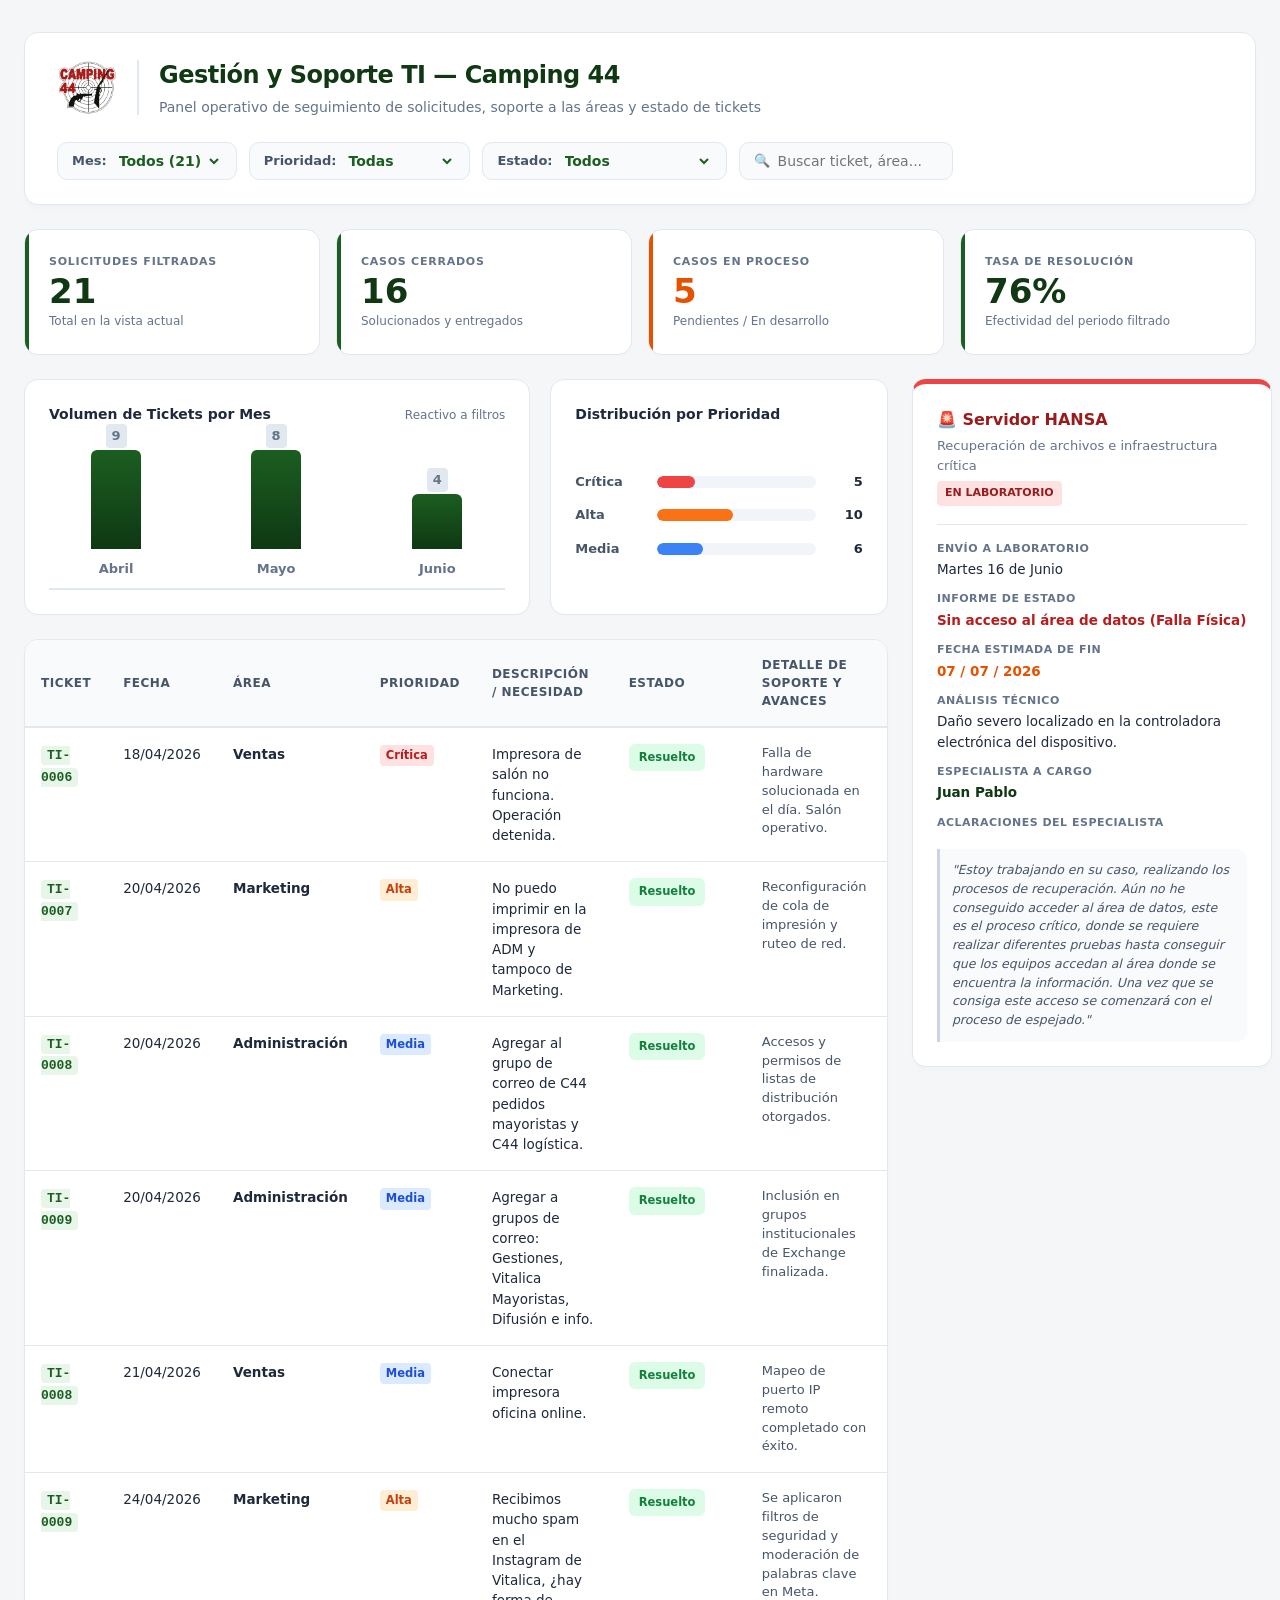
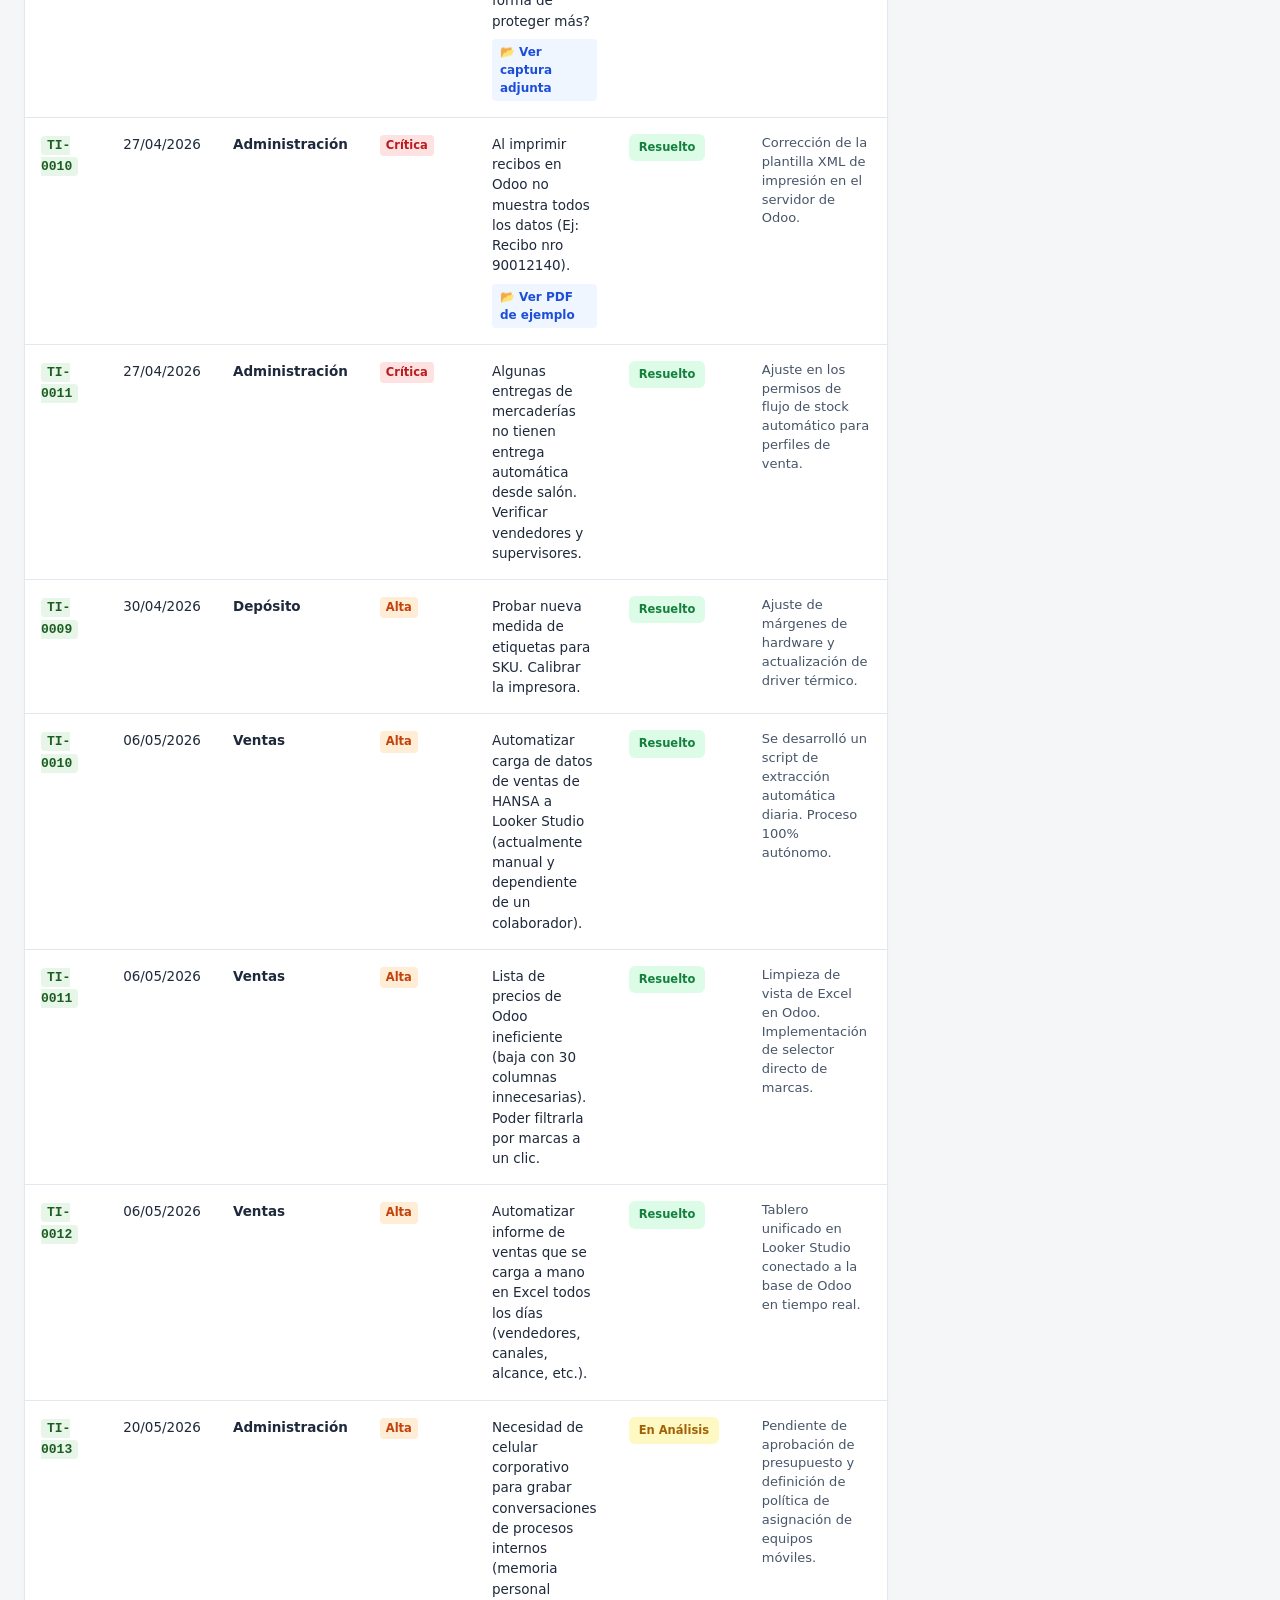
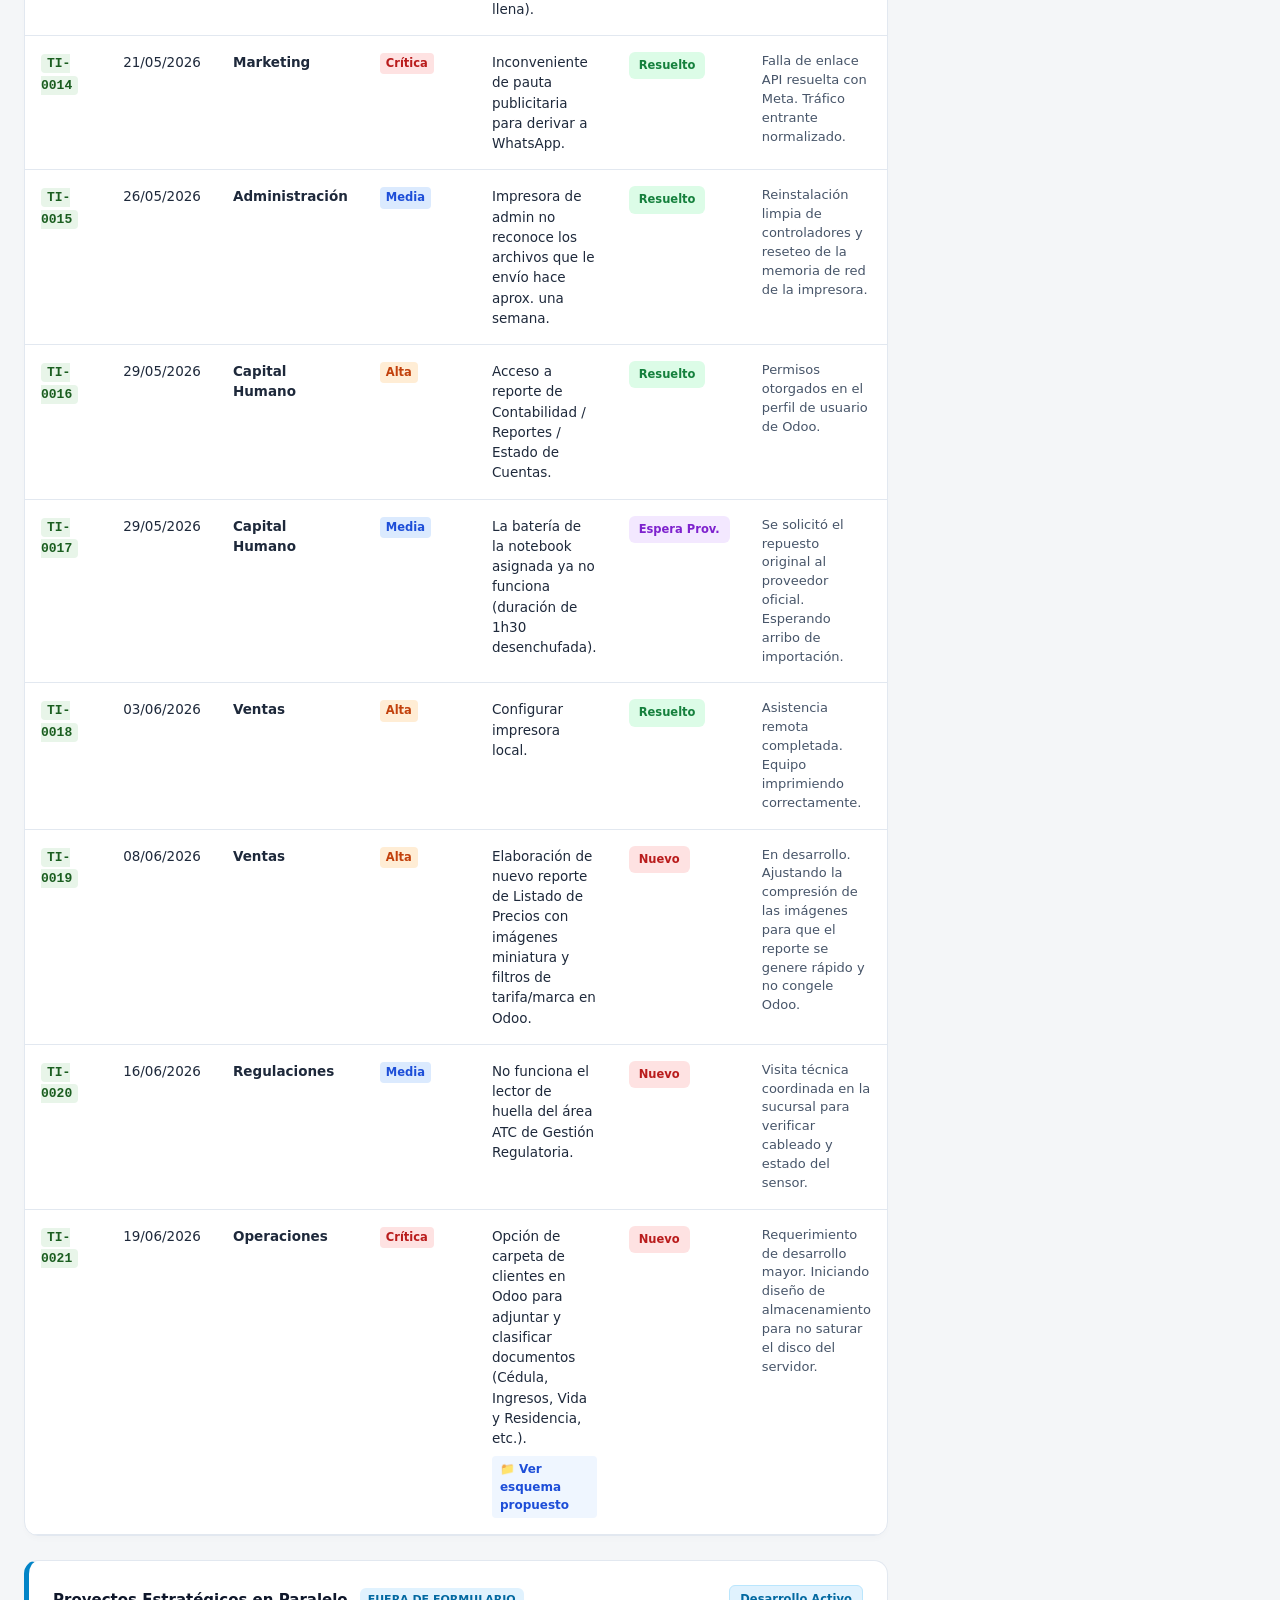
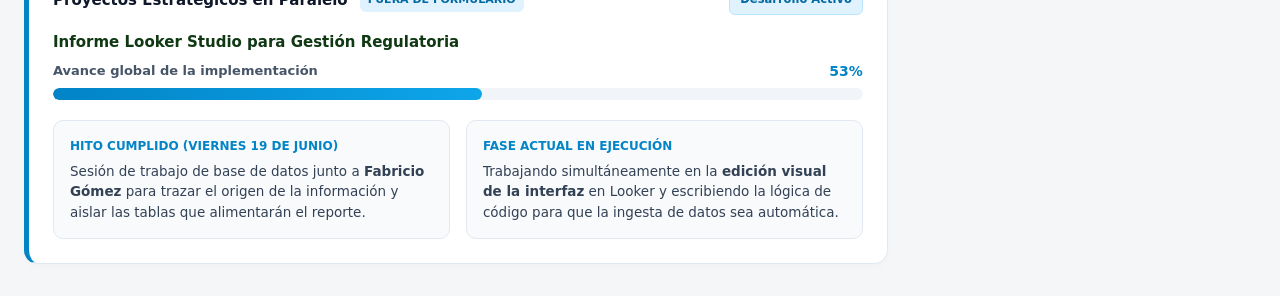
==== commit e226f93c: "Update index.html" ====
--- a/index.html
+++ b/index.html
@@ -44,11 +44,11 @@
         }
 
         .dashboard {
-            max-width: 1440px;
+            max-width: 1600px;
             margin: 0 auto;
         }
 
-        /* 1. HEADER & LOGO PANEL */
+        /* HEADER & LOGO PANEL */
         .header-panel {
             background-color: var(--bg-surface);
             border: 1px solid var(--border-color);
@@ -138,13 +138,13 @@
         .control-group input {
             cursor: text;
             font-weight: 400;
-            width: 180px;
-        }
-
-        /* 2. KPIs CARDS */
+            width: 160px;
+        }
+
+        /* KPIs CARDS */
         .kpi-row {
             display: grid;
-            grid-template-columns: repeat(auto-fit, minmax(240px, 1fr));
+            grid-template-columns: repeat(auto-fit, minmax(220px, 1fr));
             gap: 16px;
             margin-bottom: 24px;
         }
@@ -178,7 +178,7 @@
         }
 
         .kpi-label {
-            font-size: 12px;
+            font-size: 11px;
             font-weight: 700;
             text-transform: uppercase;
             letter-spacing: 0.75px;
@@ -186,10 +186,10 @@
         }
 
         .kpi-num {
-            font-size: 36px;
+            font-size: 34px;
             font-weight: 800;
             color: var(--c44-green-dark);
-            margin: 6px 0;
+            margin: 4px 0;
             line-height: 1;
         }
 
@@ -197,15 +197,32 @@
 
         .kpi-sub { font-size: 12px; color: var(--text-muted); }
 
-        /* 3. GRÁFICOS VISUALES PURE CSS */
+        /* MESH WORKOUT LAYOUT (DISTRIBUCIÓN EN 2 COLUMNAS) */
+        .workspace-layout {
+            display: grid;
+            grid-template-columns: 1fr 360px;
+            gap: 24px;
+            align-items: start;
+        }
+
+        @media(max-width: 1200px) {
+            .workspace-layout { grid-template-columns: 1fr; }
+        }
+
+        .main-content-flow {
+            display: flex;
+            flex-direction: column;
+            gap: 24px;
+        }
+
+        /* GRÁFICOS VISUALES PURE CSS */
         .visual-summary-grid {
             display: grid;
             grid-template-columns: 3fr 2fr;
             gap: 20px;
-            margin-bottom: 24px;
-        }
-
-        @media(max-width: 992px) {
+        }
+
+        @media(max-width: 768px) {
             .visual-summary-grid { grid-template-columns: 1fr; }
         }
 
@@ -220,25 +237,25 @@
         }
 
         .chart-header {
-            font-size: 15px;
+            font-size: 14px;
             font-weight: 700;
-            margin-bottom: 20px;
             color: var(--text-main);
             display: flex;
             justify-content: space-between;
             align-items: center;
+            margin-bottom: 15px;
         }
 
         .css-bar-chart {
             display: flex;
             align-items: flex-end;
             justify-content: space-around;
-            height: 160px;
+            height: 140px;
             padding-bottom: 10px;
             border-bottom: 2px solid #e2e8f0;
             gap: 24px;
             flex-grow: 1;
-            margin-top: 15px;
+            margin-top: 10px;
         }
 
         .bar-item {
@@ -253,7 +270,7 @@
 
         .bar {
             width: 100%;
-            max-width: 64px;
+            max-width: 50px;
             background-color: #cbd5e1;
             border-radius: 6px 6px 0 0;
             transition: height 0.4s cubic-bezier(0.4, 0, 0.2, 1), background-color 0.3s ease;
@@ -269,7 +286,7 @@
         .bar-val {
             position: absolute;
             top: -26px;
-            font-size: 13px;
+            font-size: 12px;
             font-weight: 700;
             color: var(--text-main);
             background: #e2e8f0;
@@ -297,7 +314,7 @@
             gap: 12px;
         }
 
-        .p-name { width: 75px; font-size: 13px; font-weight: 600; color: #475569;}
+        .p-name { width: 70px; font-size: 13px; font-weight: 600; color: #475569;}
         .p-track { flex-grow: 1; height: 12px; background: #f1f5f9; border-radius: 6px; overflow: hidden; }
         .p-fill { height: 100%; border-radius: 6px; transition: width 0.4s ease-out; }
         .p-fill.critica { background: #ef4444; }
@@ -305,14 +322,13 @@
         .p-fill.media { background: #3b82f6; }
         .p-count { font-size: 13px; font-weight: 700; width: 35px; text-align: right; color: var(--text-main); }
 
-        /* 4. TABLA DE TICKETS INTERACTIVA */
+        /* TABLA PRINCIPAL */
         .table-panel {
             background-color: var(--bg-surface);
             border: 1px solid var(--border-color);
             border-radius: var(--radius-lg);
             overflow: hidden;
             box-shadow: 0 4px 6px -1px rgba(0,0,0,0.02);
-            margin-bottom: 24px;
         }
 
         .table-wrap { overflow-x: auto; }
@@ -332,15 +348,12 @@
             letter-spacing: 0.5px;
             padding: 16px;
             border-bottom: 2px solid var(--border-color);
-            position: sticky;
-            top: 0;
-            z-index: 10;
         }
 
         td {
             padding: 16px;
             border-bottom: 1px solid var(--border-color);
-            font-size: 14px;
+            font-size: 13.5px;
             vertical-align: top;
         }
 
@@ -357,16 +370,16 @@
             border-radius: 4px;
         }
         
-        .p-pill { font-weight: 700; font-size: 12px; padding: 2px 6px; border-radius: 4px; display: inline-block;}
+        .p-pill { font-weight: 700; font-size: 11.5px; padding: 2px 6px; border-radius: 4px; display: inline-block;}
         .p-pill.Crítica { color: #b91c1c; background: #fee2e2; }
         .p-pill.Alta { color: #c2410c; background: #ffedd5; }
         .p-pill.Media { color: #1d4ed8; background: #dbeafe; }
 
         .status-pill {
             display: inline-block;
-            padding: 6px 12px;
+            padding: 5px 10px;
             border-radius: var(--radius-sm);
-            font-size: 12px;
+            font-size: 11.5px;
             font-weight: 600;
             text-align: center;
             white-space: nowrap;
@@ -389,19 +402,18 @@
             padding: 4px 8px;
             border-radius: 4px;
             transition: var(--transition);
-            width: fit-content;
         }
         .adjunto-link:hover { background: #dbeafe; text-decoration: underline; }
 
-        .obs-text { color: #475569; font-size: 13.5px; line-height: 1.5; }
-
-        /* 5. PROYECTOS ESTRATÉGICOS */
+        .obs-text { color: #475569; font-size: 13px; line-height: 1.45; }
+
+        /* PROYECTOS ESTRATÉGICOS */
         .extra-panel {
             background-color: var(--bg-surface);
             border: 1px solid var(--border-color);
             border-left: 5px solid #0284c7;
             border-radius: var(--radius-lg);
-            padding: 28px;
+            padding: 24px;
             box-shadow: 0 4px 6px -1px rgba(0,0,0,0.02);
         }
 
@@ -409,7 +421,7 @@
             display: flex;
             justify-content: space-between;
             align-items: center;
-            margin-bottom: 20px;
+            margin-bottom: 16px;
             flex-wrap: wrap;
             gap: 12px;
         }
@@ -418,7 +430,7 @@
             display: flex;
             align-items: center;
             gap: 12px;
-            font-size: 16px;
+            font-size: 15px;
             font-weight: 700;
             color: #0f172a;
         }
@@ -431,18 +443,17 @@
             padding: 4px 8px;
             border-radius: var(--radius-sm);
             text-transform: uppercase;
-            letter-spacing: 0.5px;
-        }
-
-        .progress-container { margin-bottom: 24px; }
+        }
+
+        .progress-container { margin-bottom: 20px; }
 
         .progress-labels {
             display: flex;
             justify-content: space-between;
-            font-size: 13.5px;
+            font-size: 13px;
             font-weight: 600;
             color: #475569;
-            margin-bottom: 8px;
+            margin-bottom: 6px;
         }
 
         .progress-bar-track {
@@ -466,14 +477,12 @@
             gap: 16px;
         }
 
-        @media(max-width: 768px) {
-            .extra-grid { grid-template-columns: 1fr; }
-        }
+        @media(max-width: 600px) { .extra-grid { grid-template-columns: 1fr; } }
 
         .extra-card {
             background-color: #f8fafc;
             border: 1px solid #e2e8f0;
-            padding: 18px;
+            padding: 16px;
             border-radius: var(--radius-md);
         }
 
@@ -482,8 +491,98 @@
             font-weight: 700;
             color: #0284c7;
             text-transform: uppercase;
+            margin-bottom: 6px;
+        }
+
+        /* SIDEBAR PANEL: RECUPERACIÓN DE SERVIDOR HANSA */
+        .sidebar-panel {
+            background-color: var(--bg-surface);
+            border: 1px solid var(--border-color);
+            border-top: 5px solid #ef4444; /* Alerta crítica */
+            border-radius: var(--radius-lg);
+            padding: 24px;
+            box-shadow: 0 4px 6px -1px rgba(0,0,0,0.02);
+            position: sticky;
+            top: 24px;
+        }
+
+        .sidebar-header {
+            margin-bottom: 18px;
+        }
+
+        .sidebar-title {
+            font-size: 16px;
+            font-weight: 700;
+            color: #991b1b;
+            margin-bottom: 4px;
+            display: flex;
+            align-items: center;
+            gap: 8px;
+        }
+
+        .sidebar-subtitle {
+            font-size: 13px;
+            color: var(--text-muted);
+        }
+
+        .hansa-status-badge {
+            display: inline-block;
+            background: #fee2e2;
+            color: #991b1b;
+            padding: 4px 8px;
+            border-radius: 4px;
+            font-size: 11px;
+            font-weight: 700;
+            text-transform: uppercase;
+            margin-top: 6px;
+        }
+
+        .info-block {
+            display: flex;
+            flex-direction: column;
+            gap: 12px;
+            border-top: 1px solid var(--border-color);
+            padding-top: 16px;
+        }
+
+        .info-item {
+            display: flex;
+            flex-direction: column;
+        }
+
+        .info-label {
+            font-size: 11px;
+            font-weight: 700;
+            text-transform: uppercase;
+            color: var(--text-muted);
             letter-spacing: 0.5px;
-            margin-bottom: 8px;
+            margin-bottom: 2px;
+        }
+
+        .info-val {
+            font-size: 13.5px;
+            color: var(--text-main);
+            font-weight: 500;
+        }
+
+        .info-val.alert-text {
+            color: #b91c1c;
+            font-weight: 600;
+        }
+
+        .tech-quote-box {
+            margin-top: 16px;
+            background-color: #f8fafc;
+            border-left: 3px solid #cbd5e1;
+            padding: 12px;
+            border-radius: 0 var(--radius-md) var(--radius-md) 0;
+        }
+
+        .tech-quote-text {
+            font-size: 12.5px;
+            color: #475569;
+            font-style: italic;
+            line-height: 1.5;
         }
     </style>
 </head>
@@ -493,7 +592,7 @@
         
         <div class="header-panel">
             <div class="brand-area">
-                <img src="LOGOC44.png" alt="Logo" class="company-logo" onerror="this.style.opacity='0'; this.style.width='0'; this.style.padding='0'; this.style.margin='0'; this.style.border='none';">
+                <img src="LOGOC44.png" alt="Logo Camping 44" class="company-logo" onerror="this.style.opacity='0'; this.style.width='0'; this.style.padding='0'; this.style.margin='0'; this.style.border='none';">
                 <div class="title-area">
                     <h1>Gestión y Soporte TI — Camping 44</h1>
                     <p>Panel operativo de seguimiento de solicitudes, soporte a las áreas y estado de tickets</p>
@@ -520,8 +619,18 @@
                     </select>
                 </div>
                 <div class="control-group">
+                    <label for="filterStatus">Estado:</label>
+                    <select id="filterStatus">
+                        <option value="all">Todos</option>
+                        <option value="Resuelto">Resuelto (16)</option>
+                        <option value="En_análisis">En Análisis (1)</option>
+                        <option value="Espera_prov">Espera Prov. (1)</option>
+                        <option value="Nuevo">Nuevo (3)</option>
+                    </select>
+                </div>
+                <div class="control-group">
                     <label for="filterSearch">🔍</label>
-                    <input type="text" id="filterSearch" placeholder="Buscar ticket, área, descripción...">
+                    <input type="text" id="filterSearch" placeholder="Buscar ticket, área...">
                 </div>
             </div>
         </div>
@@ -535,332 +644,376 @@
             <div class="kpi-card">
                 <div class="kpi-label">Casos Cerrados</div>
                 <div class="kpi-num" id="kpi-resueltos">16</div>
-                <div class="kpi-sub">Solucionados con éxito</div>
+                <div class="kpi-sub">Solucionados y entregados</div>
             </div>
             <div class="kpi-card orange">
                 <div class="kpi-label">Casos en Proceso</div>
                 <div class="kpi-num" id="kpi-pendientes">5</div>
-                <div class="kpi-sub">Pendientes / En Análisis</div>
+                <div class="kpi-sub">Pendientes / En desarrollo</div>
             </div>
             <div class="kpi-card">
                 <div class="kpi-label">Tasa de Resolución</div>
                 <div class="kpi-num" id="kpi-tasa">76%</div>
-                <div class="kpi-sub">Efectividad del periodo seleccionado</div>
+                <div class="kpi-sub">Efectividad del periodo filtrado</div>
             </div>
         </div>
 
-        <div class="visual-summary-grid">
+        <div class="workspace-layout">
             
-            <div class="chart-box">
-                <div class="chart-header">
-                    <span>Volumen de Tickets por Mes</span>
-                    <span style="font-weight:400; font-size:12px; color:var(--text-muted);">Dinámico según filtros aplicados</span>
-                </div>
-                <div class="css-bar-chart">
-                    <div class="bar-item">
-                        <div class="bar active" style="height: 90%;" id="bar-4">
-                            <span class="bar-val" id="val-bar-4">9</span>
-                        </div>
-                        <span>Abril</span>
+            <div class="main-content-flow">
+                
+                <div class="visual-summary-grid">
+                    <div class="chart-box">
+                        <div class="chart-header">
+                            <span>Volumen de Tickets por Mes</span>
+                            <span style="font-weight:400; font-size:12px; color:var(--text-muted);">Reactivo a filtros</span>
+                        </div>
+                        <div class="css-bar-chart">
+                            <div class="bar-item">
+                                <div class="bar active" style="height: 90%;" id="bar-4">
+                                    <span class="bar-val" id="val-bar-4">9</span>
+                                </div>
+                                <span>Abril</span>
+                            </div>
+                            <div class="bar-item">
+                                <div class="bar active" style="height: 80%;" id="bar-5">
+                                    <span class="bar-val" id="val-bar-5">8</span>
+                                </div>
+                                <span>Mayo</span>
+                            </div>
+                            <div class="bar-item">
+                                <div class="bar active" style="height: 40%;" id="bar-6">
+                                    <span class="bar-val" id="val-bar-6">4</span>
+                                </div>
+                                <span>Junio</span>
+                            </div>
+                        </div>
                     </div>
-                    <div class="bar-item">
-                        <div class="bar active" style="height: 80%;" id="bar-5">
-                            <span class="bar-val" id="val-bar-5">8</span>
-                        </div>
-                        <span>Mayo</span>
-                    </div>
-                    <div class="bar-item">
-                        <div class="bar active" style="height: 40%;" id="bar-6">
-                            <span class="bar-val" id="val-bar-6">4</span>
-                        </div>
-                        <span>Junio</span>
+
+                    <div class="chart-box">
+                        <div class="chart-header">Distribución por Prioridad</div>
+                        <div class="priority-list">
+                            <div class="p-row">
+                                <span class="p-name">Crítica</span>
+                                <div class="p-track"><div class="p-fill critica" id="fill-critica" style="width: 28.5%;"></div></div>
+                                <span class="p-count" id="count-critica">6</span>
+                            </div>
+                            <div class="p-row">
+                                <span class="p-name">Alta</span>
+                                <div class="p-track"><div class="p-fill alta" id="fill-alta" style="width: 47.6%;"></div></div>
+                                <span class="p-count" id="count-alta">10</span>
+                            </div>
+                            <div class="p-row">
+                                <span class="p-name">Media</span>
+                                <div class="p-track"><div class="p-fill media" id="fill-media" style="width: 23.8%;"></div></div>
+                                <span class="p-count" id="count-media">5</span>
+                            </div>
+                        </div>
                     </div>
                 </div>
-            </div>
-
-            <div class="chart-box">
-                <div class="chart-header">Distribución por Prioridad en Vista</div>
-                <div class="priority-list">
-                    <div class="p-row">
-                        <span class="p-name">Crítica</span>
-                        <div class="p-track"><div class="p-fill critica" id="fill-critica" style="width: 28.5%;"></div></div>
-                        <span class="p-count" id="count-critica">6</span>
-                    </div>
-                    <div class="p-row">
-                        <span class="p-name">Alta</span>
-                        <div class="p-track"><div class="p-fill alta" id="fill-alta" style="width: 47.6%;"></div></div>
-                        <span class="p-count" id="count-alta">10</span>
-                    </div>
-                    <div class="p-row">
-                        <span class="p-name">Media</span>
-                        <div class="p-track"><div class="p-fill media" id="fill-media" style="width: 23.8%;"></div></div>
-                        <span class="p-count" id="count-media">5</span>
+
+                <div class="table-panel">
+                    <div class="table-wrap">
+                        <table>
+                            <thead>
+                                <tr>
+                                    <th style="width: 8%;">Ticket</th>
+                                    <th style="width: 10%;">Fecha</th>
+                                    <th style="width: 12%;">Área</th>
+                                    <th style="width: 10%;">Prioridad</th>
+                                    <th style="width: 28%;">Descripción / Necesidad</th>
+                                    <th style="width: 12%;">Estado</th>
+                                    <th style="width: 20%;">Detalle de Soporte y Avances</th>
+                                </tr>
+                            </thead>
+                            <tbody id="ticketBody">
+                                
+                                <tr class="t-row" data-month="4" data-priority="Crítica" data-status="Resuelto">
+                                    <td><span class="ticket-num">TI-0006</span></td>
+                                    <td>18/04/2026</td>
+                                    <td><strong>Ventas</strong></td>
+                                    <td><span class="p-pill Crítica">Crítica</span></td>
+                                    <td>Impresora de salón no funciona. Operación detenida.</td>
+                                    <td><span class="status-pill Resuelto">Resuelto</span></td>
+                                    <td class="obs-text">Falla de hardware solucionada en el día. Salón operativo.</td>
+                                </tr>
+                                <tr class="t-row" data-month="4" data-priority="Alta" data-status="Resuelto">
+                                    <td><span class="ticket-num">TI-0007</span></td>
+                                    <td>20/04/2026</td>
+                                    <td><strong>Marketing</strong></td>
+                                    <td><span class="p-pill Alta">Alta</span></td>
+                                    <td>No puedo imprimir en la impresora de ADM y tampoco de Marketing.</td>
+                                    <td><span class="status-pill Resuelto">Resuelto</span></td>
+                                    <td class="obs-text">Reconfiguración de cola de impresión y ruteo de red.</td>
+                                </tr>
+                                <tr class="t-row" data-month="4" data-priority="Media" data-status="Resuelto">
+                                    <td><span class="ticket-num">TI-0008</span></td>
+                                    <td>20/04/2026</td>
+                                    <td><strong>Administración</strong></td>
+                                    <td><span class="p-pill Media">Media</span></td>
+                                    <td>Agregar al grupo de correo de C44 pedidos mayoristas y C44 logística.</td>
+                                    <td><span class="status-pill Resuelto">Resuelto</span></td>
+                                    <td class="obs-text">Accesos y permisos de listas de distribución otorgados.</td>
+                                </tr>
+                                <tr class="t-row" data-month="4" data-priority="Media" data-status="Resuelto">
+                                    <td><span class="ticket-num">TI-0009</span></td>
+                                    <td>20/04/2026</td>
+                                    <td><strong>Administración</strong></td>
+                                    <td><span class="p-pill Media">Media</span></td>
+                                    <td>Agregar a grupos de correo: Gestiones, Vitalica Mayoristas, Difusión e info.</td>
+                                    <td><span class="status-pill Resuelto">Resuelto</span></td>
+                                    <td class="obs-text">Inclusión en grupos institucionales de Exchange finalizada.</td>
+                                </tr>
+                                <tr class="t-row" data-month="4" data-priority="Media" data-status="Resuelto">
+                                    <td><span class="ticket-num">TI-0008</span></td>
+                                    <td>21/04/2026</td>
+                                    <td><strong>Ventas</strong></td>
+                                    <td><span class="p-pill Media">Media</span></td>
+                                    <td>Conectar impresora oficina online.</td>
+                                    <td><span class="status-pill Resuelto">Resuelto</span></td>
+                                    <td class="obs-text">Mapeo de puerto IP remoto completado con éxito.</td>
+                                </tr>
+                                <tr class="t-row" data-month="4" data-priority="Alta" data-status="Resuelto">
+                                    <td><span class="ticket-num">TI-0009</span></td>
+                                    <td>24/04/2026</td>
+                                    <td><strong>Marketing</strong></td>
+                                    <td><span class="p-pill Alta">Alta</span></td>
+                                    <td>Recibimos mucho spam en el Instagram de Vitalica, ¿hay forma de proteger más?<br>
+                                        <a href="https://drive.google.com/open?id=1gbIuT30EDHmBCOm1RsUqvtlZFm7BHvAC" target="_blank" class="adjunto-link">📂 Ver captura adjunta</a>
+                                    </td>
+                                    <td><span class="status-pill Resuelto">Resuelto</span></td>
+                                    <td class="obs-text">Se aplicaron filtros de seguridad y moderación de palabras clave en Meta.</td>
+                                </tr>
+                                <tr class="t-row" data-month="4" data-priority="Crítica" data-status="Resuelto">
+                                    <td><span class="ticket-num">TI-0010</span></td>
+                                    <td>27/04/2026</td>
+                                    <td><strong>Administración</strong></td>
+                                    <td><span class="p-pill Crítica">Crítica</span></td>
+                                    <td>Al imprimir recibos en Odoo no muestra todos los datos (Ej: Recibo nro 90012140).<br>
+                                        <a href="https://drive.google.com/open?id=1xT5t-LWXdsw1trDzY4pkjkQ2ZZul03IY" target="_blank" class="adjunto-link">📂 Ver PDF de ejemplo</a>
+                                    </td>
+                                    <td><span class="status-pill Resuelto">Resuelto</span></td>
+                                    <td class="obs-text">Corrección de la plantilla XML de impresión en el servidor de Odoo.</td>
+                                </tr>
+                                <tr class="t-row" data-month="4" data-priority="Crítica" data-status="Resuelto">
+                                    <td><span class="ticket-num">TI-0011</span></td>
+                                    <td>27/04/2026</td>
+                                    <td><strong>Administración</strong></td>
+                                    <td><span class="p-pill Crítica">Crítica</span></td>
+                                    <td>Algunas entregas de mercaderías no tienen entrega automática desde salón. Verificar vendedores y supervisores.</td>
+                                    <td><span class="status-pill Resuelto">Resuelto</span></td>
+                                    <td class="obs-text">Ajuste en los permisos de flujo de stock automático para perfiles de venta.</td>
+                                </tr>
+                                <tr class="t-row" data-month="4" data-priority="Alta" data-status="Resuelto">
+                                    <td><span class="ticket-num">TI-0009</span></td>
+                                    <td>30/04/2026</td>
+                                    <td><strong>Depósito</strong></td>
+                                    <td><span class="p-pill Alta">Alta</span></td>
+                                    <td>Probar nueva medida de etiquetas para SKU. Calibrar la impresora.</td>
+                                    <td><span class="status-pill Resuelto">Resuelto</span></td>
+                                    <td class="obs-text">Ajuste de márgenes de hardware y actualización de driver térmico.</td>
+                                </tr>
+
+                                <tr class="t-row" data-month="5" data-priority="Alta" data-status="Resuelto">
+                                    <td><span class="ticket-num">TI-0010</span></td>
+                                    <td>06/05/2026</td>
+                                    <td><strong>Ventas</strong></td>
+                                    <td><span class="p-pill Alta">Alta</span></td>
+                                    <td>Automatizar carga de datos de ventas de HANSA a Looker Studio (actualmente manual y dependiente de un colaborador).</td>
+                                    <td><span class="status-pill Resuelto">Resuelto</span></td>
+                                    <td class="obs-text">Se desarrolló un script de extracción automática diaria. Proceso 100% autónomo.</td>
+                                </tr>
+                                <tr class="t-row" data-month="5" data-priority="Alta" data-status="Resuelto">
+                                    <td><span class="ticket-num">TI-0011</span></td>
+                                    <td>06/05/2026</td>
+                                    <td><strong>Ventas</strong></td>
+                                    <td><span class="p-pill Alta">Alta</span></td>
+                                    <td>Lista de precios de Odoo ineficiente (baja con 30 columnas innecesarias). Poder filtrarla por marcas a un clic.</td>
+                                    <td><span class="status-pill Resuelto">Resuelto</span></td>
+                                    <td class="obs-text">Limpieza de vista de Excel en Odoo. Implementación de selector directo de marcas.</td>
+                                </tr>
+                                <tr class="t-row" data-month="5" data-priority="Alta" data-status="Resuelto">
+                                    <td><span class="ticket-num">TI-0012</span></td>
+                                    <td>06/05/2026</td>
+                                    <td><strong>Ventas</strong></td>
+                                    <td><span class="p-pill Alta">Alta</span></td>
+                                    <td>Automatizar informe de ventas que se carga a mano en Excel todos los días (vendedores, canales, alcance, etc.).</td>
+                                    <td><span class="status-pill Resuelto">Resuelto</span></td>
+                                    <td class="obs-text">Tablero unificado en Looker Studio conectado a la base de Odoo en tiempo real.</td>
+                                </tr>
+                                <tr class="t-row" data-month="5" data-priority="Alta" data-status="En_análisis">
+                                    <td><span class="ticket-num">TI-0013</span></td>
+                                    <td>20/05/2026</td>
+                                    <td><strong>Administración</strong></td>
+                                    <td><span class="p-pill Alta">Alta</span></td>
+                                    <td>Necesidad de celular corporativo para grabar conversaciones de procesos internos (memoria personal llena).</td>
+                                    <td><span class="status-pill En_análisis">En Análisis</span></td>
+                                    <td class="obs-text">Pendiente de aprobación de presupuesto y definición de política de asignación de equipos móviles.</td>
+                                </tr>
+                                <tr class="t-row" data-month="5" data-priority="Crítica" data-status="Resuelto">
+                                    <td><span class="ticket-num">TI-0014</span></td>
+                                    <td>21/05/2026</td>
+                                    <td><strong>Marketing</strong></td>
+                                    <td><span class="p-pill Crítica">Crítica</span></td>
+                                    <td>Inconveniente de pauta publicitaria para derivar a WhatsApp.</td>
+                                    <td><span class="status-pill Resuelto">Resuelto</span></td>
+                                    <td class="obs-text">Falla de enlace API resuelta con Meta. Tráfico entrante normalizado.</td>
+                                </tr>
+                                <tr class="t-row" data-month="5" data-priority="Media" data-status="Resuelto">
+                                    <td><span class="ticket-num">TI-0015</span></td>
+                                    <td>26/05/2026</td>
+                                    <td><strong>Administración</strong></td>
+                                    <td><span class="p-pill Media">Media</span></td>
+                                    <td>Impresora de admin no reconoce los archivos que le envío hace aprox. una semana.</td>
+                                    <td><span class="status-pill Resuelto">Resuelto</span></td>
+                                    <td class="obs-text">Reinstalación limpia de controladores y reseteo de la memoria de red de la impresora.</td>
+                                </tr>
+                                <tr class="t-row" data-month="5" data-priority="Alta" data-status="Resuelto">
+                                    <td><span class="ticket-num">TI-0016</span></td>
+                                    <td>29/05/2026</td>
+                                    <td><strong>Capital Humano</strong></td>
+                                    <td><span class="p-pill Alta">Alta</span></td>
+                                    <td>Acceso a reporte de Contabilidad / Reportes / Estado de Cuentas.</td>
+                                    <td><span class="status-pill Resuelto">Resuelto</span></td>
+                                    <td class="obs-text">Permisos otorgados en el perfil de usuario de Odoo.</td>
+                                </tr>
+                                <tr class="t-row" data-month="5" data-priority="Media" data-status="Espera_prov">
+                                    <td><span class="ticket-num">TI-0017</span></td>
+                                    <td>29/05/2026</td>
+                                    <td><strong>Capital Humano</strong></td>
+                                    <td><span class="p-pill Media">Media</span></td>
+                                    <td>La batería de la notebook asignada ya no funciona (duración de 1h30 desenchufada).</td>
+                                    <td><span class="status-pill Espera_prov">Espera Prov.</span></td>
+                                    <td class="obs-text">Se solicitó el repuesto original al proveedor oficial. Esperando arribo de importación.</td>
+                                </tr>
+
+                                <tr class="t-row" data-month="6" data-priority="Alta" data-status="Resuelto">
+                                    <td><span class="ticket-num">TI-0018</span></td>
+                                    <td>03/06/2026</td>
+                                    <td><strong>Ventas</strong></td>
+                                    <td><span class="p-pill Alta">Alta</span></td>
+                                    <td>Configurar impresora local.</td>
+                                    <td><span class="status-pill Resuelto">Resuelto</span></td>
+                                    <td class="obs-text">Asistencia remota completada. Equipo imprimiendo correctamente.</td>
+                                </tr>
+                                <tr class="t-row" data-month="6" data-priority="Alta" data-status="Nuevo">
+                                    <td><span class="ticket-num">TI-0019</span></td>
+                                    <td>08/06/2026</td>
+                                    <td><strong>Ventas</strong></td>
+                                    <td><span class="p-pill Alta">Alta</span></td>
+                                    <td>Elaboración de nuevo reporte de Listado de Precios con imágenes miniatura y filtros de tarifa/marca en Odoo.</td>
+                                    <td><span class="status-pill Nuevo">Nuevo</span></td>
+                                    <td class="obs-text">En desarrollo. Ajustando la compresión de las imágenes para que el reporte se genere rápido y no congele Odoo.</td>
+                                </tr>
+                                <tr class="t-row" data-month="6" data-priority="Media" data-status="Nuevo">
+                                    <td><span class="ticket-num">TI-0020</span></td>
+                                    <td>16/06/2026</td>
+                                    <td><strong>Regulaciones</strong></td>
+                                    <td><span class="p-pill Media">Media</span></td>
+                                    <td>No funciona el lector de huella del área ATC de Gestión Regulatoria.</td>
+                                    <td><span class="status-pill Nuevo">Nuevo</span></td>
+                                    <td class="obs-text">Visita técnica coordinada en la sucursal para verificar cableado y estado del sensor.</td>
+                                </tr>
+                                <tr class="t-row" data-month="6" data-priority="Crítica" data-status="Nuevo">
+                                    <td><span class="ticket-num">TI-0021</span></td>
+                                    <td>19/06/2026</td>
+                                    <td><strong>Operaciones</strong></td>
+                                    <td><span class="p-pill Crítica">Crítica</span></td>
+                                    <td>Opción de carpeta de clientes en Odoo para adjuntar y clasificar documentos (Cédula, Ingresos, Vida y Residencia, etc.).<br>
+                                        <a href="https://drive.google.com/open?id=1_lAJPjtUBtTbZ6-4fchu3DI4nstCqPAy" target="_blank" class="adjunto-link">📁 Ver esquema propuesto</a>
+                                    </td>
+                                    <td><span class="status-pill Nuevo">Nuevo</span></td>
+                                    <td class="obs-text">Requerimiento de desarrollo mayor. Iniciando diseño de almacenamiento para no saturar el disco del servidor.</td>
+                                </tr>
+
+                            </tbody>
+                        </table>
                     </div>
                 </div>
-            </div>
-
-        </div>
-
-        <div class="table-panel">
-            <div class="table-wrap">
-                <table>
-                    <thead>
-                        <tr>
-                            <th style="width: 8%;">Ticket</th>
-                            <th style="width: 10%;">Fecha</th>
-                            <th style="width: 12%;">Área</th>
-                            <th style="width: 10%;">Prioridad</th>
-                            <th style="width: 28%;">Descripción / Necesidad</th>
-                            <th style="width: 12%;">Estado</th>
-                            <th style="width: 20%;">Detalle de Soporte y Avances</th>
-                        </tr>
-                    </thead>
-                    <tbody id="ticketBody">
-                        
-                        <tr class="t-row" data-month="4" data-priority="Crítica" data-status="Resuelto">
-                            <td><span class="ticket-num">TI-0006</span></td>
-                            <td>18/04/2026</td>
-                            <td><strong>Ventas</strong></td>
-                            <td><span class="p-pill Crítica">Crítica</span></td>
-                            <td>Impresora de salón no funciona. Operación detenida.</td>
-                            <td><span class="status-pill Resuelto">Resuelto</span></td>
-                            <td class="obs-text">Falla de hardware solucionada en el día. Salón operativo.</td>
-                        </tr>
-                        <tr class="t-row" data-month="4" data-priority="Alta" data-status="Resuelto">
-                            <td><span class="ticket-num">TI-0007</span></td>
-                            <td>20/04/2026</td>
-                            <td><strong>Marketing</strong></td>
-                            <td><span class="p-pill Alta">Alta</span></td>
-                            <td>No puedo imprimir en la impresora de ADM y tampoco de Marketing.</td>
-                            <td><span class="status-pill Resuelto">Resuelto</span></td>
-                            <td class="obs-text">Reconfiguración de cola de impresión y ruteo de red.</td>
-                        </tr>
-                        <tr class="t-row" data-month="4" data-priority="Media" data-status="Resuelto">
-                            <td><span class="ticket-num">TI-0008</span></td>
-                            <td>20/04/2026</td>
-                            <td><strong>Administración</strong></td>
-                            <td><span class="p-pill Media">Media</span></td>
-                            <td>Agregar al grupo de correo de C44 pedidos mayoristas y C44 logística.</td>
-                            <td><span class="status-pill Resuelto">Resuelto</span></td>
-                            <td class="obs-text">Accesos y permisos de listas de distribución otorgados.</td>
-                        </tr>
-                        <tr class="t-row" data-month="4" data-priority="Media" data-status="Resuelto">
-                            <td><span class="ticket-num">TI-0009</span></td>
-                            <td>20/04/2026</td>
-                            <td><strong>Administración</strong></td>
-                            <td><span class="p-pill Media">Media</span></td>
-                            <td>Agregar a grupos de correo: Gestiones, Vitalica Mayoristas, Difusión e info.</td>
-                            <td><span class="status-pill Resuelto">Resuelto</span></td>
-                            <td class="obs-text">Inclusión en grupos institucionales de Exchange finalizada.</td>
-                        </tr>
-                        <tr class="t-row" data-month="4" data-priority="Media" data-status="Resuelto">
-                            <td><span class="ticket-num">TI-0008</span></td>
-                            <td>21/04/2026</td>
-                            <td><strong>Ventas</strong></td>
-                            <td><span class="p-pill Media">Media</span></td>
-                            <td>Conectar impresora oficina online.</td>
-                            <td><span class="status-pill Resuelto">Resuelto</span></td>
-                            <td class="obs-text">Mapeo de puerto IP remoto completado con éxito.</td>
-                        </tr>
-                        <tr class="t-row" data-month="4" data-priority="Alta" data-status="Resuelto">
-                            <td><span class="ticket-num">TI-0009</span></td>
-                            <td>24/04/2026</td>
-                            <td><strong>Marketing</strong></td>
-                            <td><span class="p-pill Alta">Alta</span></td>
-                            <td>Recibimos mucho spam en el Instagram de Vitalica, ¿hay forma de proteger más?<br>
-                                <a href="https://drive.google.com/open?id=1gbIuT30EDHmBCOm1RsUqvtlZFm7BHvAC" target="_blank" class="adjunto-link">📂 Ver captura adjunta</a>
-                            </td>
-                            <td><span class="status-pill Resuelto">Resuelto</span></td>
-                            <td class="obs-text">Se aplicaron filtros de seguridad y moderación de palabras clave en Meta.</td>
-                        </tr>
-                        <tr class="t-row" data-month="4" data-priority="Crítica" data-status="Resuelto">
-                            <td><span class="ticket-num">TI-0010</span></td>
-                            <td>27/04/2026</td>
-                            <td><strong>Administración</strong></td>
-                            <td><span class="p-pill Crítica">Crítica</span></td>
-                            <td>Al imprimir recibos en Odoo no muestra todos los datos (Ej: Recibo nro 90012140).<br>
-                                <a href="https://drive.google.com/open?id=1xT5t-LWXdsw1trDzY4pkjkQ2ZZul03IY" target="_blank" class="adjunto-link">📁 Ver PDF de ejemplo</a>
-                            </td>
-                            <td><span class="status-pill Resuelto">Resuelto</span></td>
-                            <td class="obs-text">Corrección de la plantilla XML de impresión en el servidor de Odoo.</td>
-                        </tr>
-                        <tr class="t-row" data-month="4" data-priority="Crítica" data-status="Resuelto">
-                            <td><span class="ticket-num">TI-0011</span></td>
-                            <td>27/04/2026</td>
-                            <td><strong>Administración</strong></td>
-                            <td><span class="p-pill Crítica">Crítica</span></td>
-                            <td>Algunas entregas de mercaderías no tienen entrega automática desde salón. Verificar vendedores y supervisores.</td>
-                            <td><span class="status-pill Resuelto">Resuelto</span></td>
-                            <td class="obs-text">Ajuste en los permisos de flujo de stock automático para perfiles de venta.</td>
-                        </tr>
-                        <tr class="t-row" data-month="4" data-priority="Alta" data-status="Resuelto">
-                            <td><span class="ticket-num">TI-0009</span></td>
-                            <td>30/04/2026</td>
-                            <td><strong>Depósito</strong></td>
-                            <td><span class="p-pill Alta">Alta</span></td>
-                            <td>Probar nueva medida de etiquetas para SKU. Calibrar la impresora.</td>
-                            <td><span class="status-pill Resuelto">Resuelto</span></td>
-                            <td class="obs-text">Ajuste de márgenes de hardware y actualización de driver térmico.</td>
-                        </tr>
-
-                        <tr class="t-row" data-month="5" data-priority="Alta" data-status="Resuelto">
-                            <td><span class="ticket-num">TI-0010</span></td>
-                            <td>06/05/2026</td>
-                            <td><strong>Ventas</strong></td>
-                            <td><span class="p-pill Alta">Alta</span></td>
-                            <td>Automatizar carga de datos de ventas de HANSA a Looker Studio (actualmente manual y dependiente de un colaborador).</td>
-                            <td><span class="status-pill Resuelto">Resuelto</span></td>
-                            <td class="obs-text">Se desarrolló un script de extracción automática diaria. Proceso 100% autónomo.</td>
-                        </tr>
-                        <tr class="t-row" data-month="5" data-priority="Alta" data-status="Resuelto">
-                            <td><span class="ticket-num">TI-0011</span></td>
-                            <td>06/05/2026</td>
-                            <td><strong>Ventas</strong></td>
-                            <td><span class="p-pill Alta">Alta</span></td>
-                            <td>Lista de precios de Odoo ineficiente (baja con 30 columnas innecesarias). Poder filtrarla por marcas a un clic.</td>
-                            <td><span class="status-pill Resuelto">Resuelto</span></td>
-                            <td class="obs-text">Limpieza de vista de Excel en Odoo. Implementación de selector directo de marcas.</td>
-                        </tr>
-                        <tr class="t-row" data-month="5" data-priority="Alta" data-status="Resuelto">
-                            <td><span class="ticket-num">TI-0012</span></td>
-                            <td>06/05/2026</td>
-                            <td><strong>Ventas</strong></td>
-                            <td><span class="p-pill Alta">Alta</span></td>
-                            <td>Automatizar informe de ventas que se carga a mano en Excel todos los días (vendedores, canales, alcance, etc.).</td>
-                            <td><span class="status-pill Resuelto">Resuelto</span></td>
-                            <td class="obs-text">Tablero unificado en Looker Studio conectado a la base de Odoo en tiempo real.</td>
-                        </tr>
-                        <tr class="t-row" data-month="5" data-priority="Alta" data-status="Pendiente">
-                            <td><span class="ticket-num">TI-0013</span></td>
-                            <td>20/05/2026</td>
-                            <td><strong>Administración</strong></td>
-                            <td><span class="p-pill Alta">Alta</span></td>
-                            <td>Necesidad de celular corporativo para grabar conversaciones de procesos internos (memoria personal llena).</td>
-                            <td><span class="status-pill En_análisis">En Análisis</span></td>
-                            <td class="obs-text">Pendiente de aprobación de presupuesto y definición de política de asignación de equipos móviles.</td>
-                        </tr>
-                        <tr class="t-row" data-month="5" data-priority="Crítica" data-status="Resuelto">
-                            <td><span class="ticket-num">TI-0014</span></td>
-                            <td>21/05/2026</td>
-                            <td><strong>Marketing</strong></td>
-                            <td><span class="p-pill Crítica">Crítica</span></td>
-                            <td>Inconveniente de pauta publicitaria para derivar a WhatsApp.</td>
-                            <td><span class="status-pill Resuelto">Resuelto</span></td>
-                            <td class="obs-text">Falla de enlace API resuelta con Meta. Tráfico entrante normalizado.</td>
-                        </tr>
-                        <tr class="t-row" data-month="5" data-priority="Media" data-status="Resuelto">
-                            <td><span class="ticket-num">TI-0015</span></td>
-                            <td>26/05/2026</td>
-                            <td><strong>Administración</strong></td>
-                            <td><span class="p-pill Media">Media</span></td>
-                            <td>Impresora de admin no reconoce los archivos que le envío hace aprox. una semana.</td>
-                            <td><span class="status-pill Resuelto">Resuelto</span></td>
-                            <td class="obs-text">Reinstalación limpia de controladores y reseteo de la memoria de red de la impresora.</td>
-                        </tr>
-                        <tr class="t-row" data-month="5" data-priority="Alta" data-status="Resuelto">
-                            <td><span class="ticket-num">TI-0016</span></td>
-                            <td>29/05/2026</td>
-                            <td><strong>Capital Humano</strong></td>
-                            <td><span class="p-pill Alta">Alta</span></td>
-                            <td>Acceso a reporte de Contabilidad / Reportes / Estado de Cuentas.</td>
-                            <td><span class="status-pill Resuelto">Resuelto</span></td>
-                            <td class="obs-text">Permisos otorgados en el perfil de usuario de Odoo.</td>
-                        </tr>
-                        <tr class="t-row" data-month="5" data-priority="Media" data-status="Pendiente">
-                            <td><span class="ticket-num">TI-0017</span></td>
-                            <td>29/05/2026</td>
-                            <td><strong>Capital Humano</strong></td>
-                            <td><span class="p-pill Media">Media</span></td>
-                            <td>La batería de la notebook asignada ya no funciona (duración de 1h30 desenchufada).</td>
-                            <td><span class="status-pill Espera_prov">Espera Prov.</span></td>
-                            <td class="obs-text">Se solicitó el repuesto original al proveedor oficial. Esperando arribo de importación.</td>
-                        </tr>
-
-                        <tr class="t-row" data-month="6" data-priority="Alta" data-status="Resuelto">
-                            <td><span class="ticket-num">TI-0018</span></td>
-                            <td>03/06/2026</td>
-                            <td><strong>Ventas</strong></td>
-                            <td><span class="p-pill Alta">Alta</span></td>
-                            <td>Configurar impresora local.</td>
-                            <td><span class="status-pill Resuelto">Resuelto</span></td>
-                            <td class="obs-text">Asistencia remota completada. Equipo imprimiendo correctamente.</td>
-                        </tr>
-                        <tr class="t-row" data-month="6" data-priority="Alta" data-status="Pendiente">
-                            <td><span class="ticket-num">TI-0019</span></td>
-                            <td>08/06/2026</td>
-                            <td><strong>Ventas</strong></td>
-                            <td><span class="p-pill Alta">Alta</span></td>
-                            <td>Elaboración de nuevo reporte de Listado de Precios con imágenes miniatura y filtros de tarifa/marca en Odoo.</td>
-                            <td><span class="status-pill Nuevo">Nuevo</span></td>
-                            <td class="obs-text">En desarrollo. Ajustando la compresión de las imágenes para que el reporte se genere rápido y no congele Odoo.</td>
-                        </tr>
-                        <tr class="t-row" data-month="6" data-priority="Media" data-status="Pendiente">
-                            <td><span class="ticket-num">TI-0020</span></td>
-                            <td>16/06/2026</td>
-                            <td><strong>Regulaciones</strong></td>
-                            <td><span class="p-pill Media">Media</span></td>
-                            <td>No funciona el lector de huella del área ATC de Gestión Regulatoria.</td>
-                            <td><span class="status-pill Nuevo">Nuevo</span></td>
-                            <td class="obs-text">Visita técnica coordinada en la sucursal para verificar cableado y estado del sensor.</td>
-                        </tr>
-                        <tr class="t-row" data-month="6" data-priority="Crítica" data-status="Pendiente">
-                            <td><span class="ticket-num">TI-0021</span></td>
-                            <td>19/06/2026</td>
-                            <td><strong>Operaciones</strong></td>
-                            <td><span class="p-pill Crítica">Crítica</span></td>
-                            <td>Opción de carpeta de clientes en Odoo para adjuntar y clasificar documentos (Cédula, Ingresos, Vida y Residencia, etc.).<br>
-                                <a href="https://drive.google.com/open?id=1_lAJPjtUBtTbZ6-4fchu3DI4nstCqPAy" target="_blank" class="adjunto-link">📁 Ver esquema propuesto</a>
-                            </td>
-                            <td><span class="status-pill Nuevo">Nuevo</span></td>
-                            <td class="obs-text">Requerimiento de desarrollo mayor. Iniciando diseño de almacenamiento para no saturar el disco del servidor.</td>
-                        </tr>
-
-                    </tbody>
-                </table>
-            </div>
-        </div>
-
-        <div class="extra-panel">
-            <div class="extra-header">
-                <div class="extra-title">
-                    <span>Proyectos Estratégicos en Paralelo</span>
-                    <span class="tag-extra">Fuera de Formulario</span>
+
+                <div class="extra-panel">
+                    <div class="extra-header">
+                        <div class="extra-title">
+                            <span>Proyectos Estratégicos en Paralelo</span>
+                            <span class="tag-extra">Fuera de Formulario</span>
+                        </div>
+                        <span class="status-pill En_análisis" style="background:#e0f2fe; color:#0369a1; border: 1px solid #bae6fd;">Desarrollo Activo</span>
+                    </div>
+
+                    <h3 style="font-size: 15px; color: var(--c44-green-dark); margin-bottom: 8px;">
+                        Informe Looker Studio para Gestión Regulatoria
+                    </h3>
+
+                    <div class="progress-container">
+                        <div class="progress-labels">
+                            <span>Avance global de la implementación</span>
+                            <span style="color:#0284c7; font-weight:700; font-size: 14px;">53%</span>
+                        </div>
+                        <div class="progress-bar-track">
+                            <div class="progress-bar-fill"></div>
+                        </div>
+                    </div>
+
+                    <div class="extra-grid">
+                        <div class="extra-card">
+                            <div class="extra-card-title">Hito cumplido (Viernes 19 de junio)</div>
+                            <p style="font-size: 13.5px; color: #334155;">Sesión de trabajo de base de datos junto a <strong>Fabricio Gómez</strong> para trazar el origen de la información y aislar las tablas que alimentarán el reporte.</p>
+                        </div>
+                        <div class="extra-card">
+                            <div class="extra-card-title">Fase actual en ejecución</div>
+                            <p style="font-size: 13.5px; color: #334155;">Trabajando simultáneamente en la <strong>edición visual de la interfaz</strong> en Looker y escribiendo la lógica de código para que la ingesta de datos sea automática.</p>
+                        </div>
+                    </div>
                 </div>
-                <span class="status-pill En_análisis" style="background:#e0f2fe; color:#0369a1; border: 1px solid #bae6fd;">Desarrollo Activo</span>
-            </div>
-
-            <h3 style="font-size: 15px; color: var(--c44-green-dark); margin-bottom: 8px;">
-                Informe Looker Studio para Gestión Regulatoria
-            </h3>
-
-            <div class="progress-container">
-                <div class="progress-labels">
-                    <span>Avance global de la implementación</span>
-                    <span style="color:#0284c7; font-weight:700; font-size: 14px;">53%</span>
+
+            </div> <div class="sidebar-area">
+                <div class="sidebar-panel">
+                    <div class="sidebar-header">
+                        <div class="sidebar-title">
+                            <span>🚨 Servidor HANSA</span>
+                        </div>
+                        <p class="sidebar-subtitle">Recuperación de archivos e infraestructura crítica</p>
+                        <span class="hansa-status-badge">En Laboratorio</span>
+                    </div>
+                    
+                    <div class="info-block">
+                        <div class="info-item">
+                            <span class="info-label">Envío a Laboratorio</span>
+                            <span class="info-val">Martes 16 de Junio</span>
+                        </div>
+                        <div class="info-item">
+                            <span class="info-label">Informe de Estado</span>
+                            <span class="info-val alert-text">Sin acceso al área de datos (Falla Física)</span>
+                        </div>
+                        <div class="info-item">
+                            <span class="info-label">Fecha Estimada de Fin</span>
+                            <span class="info-val" style="font-weight: 700; color: var(--c44-orange);">07 / 07 / 2026</span>
+                        </div>
+                        <div class="info-item">
+                            <span class="info-label">Análisis Técnico</span>
+                            <span class="info-val">Daño severo localizado en la controladora electrónica del dispositivo.</span>
+                        </div>
+                        <div class="info-item">
+                            <span class="info-label">Especialista a Cargo</span>
+                            <span class="info-val" style="color: var(--c44-green-dark); font-weight: 600;">Juan Pablo</span>
+                        </div>
+                        <div class="info-item">
+                            <span class="info-label">Aclaraciones del Especialista</span>
+                            <div class="tech-quote-box">
+                                <p class="tech-quote-text">
+                                    "Estoy trabajando en su caso, realizando los procesos de recuperación. Aún no he conseguido acceder al área de datos, este es el proceso crítico, donde se requiere realizar diferentes pruebas hasta conseguir que los equipos accedan al área donde se encuentra la información. Una vez que se consiga este acceso se comenzará con el proceso de espejado."
+                                </p>
+                            </div>
+                        </div>
+                    </div>
                 </div>
-                <div class="progress-bar-track">
-                    <div class="progress-bar-fill"></div>
-                </div>
-            </div>
-
-            <div class="extra-grid">
-                <div class="extra-card">
-                    <div class="extra-card-title">Hito cumplido (Viernes 19 de junio)</div>
-                    <p style="font-size: 13.5px; color: #334155;">Sesión de trabajo de base de datos junto a <strong>Fabricio Gómez</strong> para trazar el origen de la información y aislar las tablas que alimentarán el reporte.</p>
-                </div>
-                <div class="extra-card">
-                    <div class="extra-card-title">Fase actual en ejecución</div>
-                    <p style="font-size: 13.5px; color: #334155;">Trabajando simultáneamente en la <strong>edición visual de la interfaz</strong> en Looker y escribiendo la lógica de código para que la ingesta de datos sea automática.</p>
-                </div>
-            </div>
-        </div>
-
-    </div>
+            </div> </div> </div>
 
     <script>
         document.addEventListener('DOMContentLoaded', () => {
             const selectMonth = document.getElementById('filterMonth');
             const selectPriority = document.getElementById('filterPriority');
+            const selectStatus = document.getElementById('filterStatus');
             const inputSearch = document.getElementById('filterSearch');
             const rows = document.querySelectorAll('.t-row');
 
@@ -879,16 +1032,17 @@
             function runFilter() {
                 const monthVal = selectMonth.value;
                 const priorityVal = selectPriority.value;
+                const statusVal = selectStatus.value;
                 const query = inputSearch.value.toLowerCase().trim();
 
                 let tot = 0;
                 let res = 0;
                 let pend = 0;
 
-                // Contadores para prioridades
+                // Contadores para gráfico de prioridades
                 let cCritica = 0; let cAlta = 0; let cMedia = 0;
 
-                // Contadores por mes para recalcular gráfico de barras en tiempo real
+                // Contadores para gráfico de barras mensual
                 let monthCounts = { '4': 0, '5': 0, '6': 0 };
 
                 rows.forEach(row => {
@@ -899,9 +1053,10 @@
 
                     const matchM = (monthVal === 'all' || rMonth === monthVal);
                     const matchP = (priorityVal === 'all' || rPriority === priorityVal);
+                    const matchS = (statusVal === 'all' || rStatus === statusVal);
                     const matchQ = (query === '' || rText.includes(query));
 
-                    if (matchM && matchP && matchQ) {
+                    if (matchM && matchP && matchS && matchQ) {
                         row.style.display = '';
                         tot++;
                         if (rStatus === 'Resuelto') res++;
@@ -911,7 +1066,6 @@
                         else if (rPriority === 'Alta') cAlta++;
                         else if (rPriority === 'Media') cMedia++;
 
-                        // Sumamos al mes correspondiente si pasa los filtros cruzados
                         if(monthCounts[rMonth] !== undefined) {
                             monthCounts[rMonth]++;
                         }
@@ -920,7 +1074,7 @@
                     }
                 });
 
-                // Actualizar Tarjetas KPI
+                // Actualizar números de Tarjetas KPI
                 document.getElementById('kpi-total').innerText = tot;
                 document.getElementById('kpi-resueltos').innerText = res;
                 document.getElementById('kpi-pendientes').innerText = pend;
@@ -928,19 +1082,17 @@
                 const pct = tot > 0 ? Math.round((res / tot) * 100) : 0;
                 document.getElementById('kpi-tasa').innerText = pct + '%';
 
-                // Encontrar el valor máximo mensual actual para escalar las barras equitativamente
+                // Encontrar el valor máximo mensual para escalar proporcionalmente las alturas de las barras
                 const maxMonthCount = Math.max(...Object.values(monthCounts), 1);
 
-                // Renderizado y animación dinámica de las barras CSS
+                // Renderizado reactivo de las barras CSS
                 for (let m in bars) {
                     const currentCount = monthCounts[m];
                     barVals[m].innerText = currentCount;
                     
-                    // Lógica de altura reactiva
-                    const heightPercentage = (currentCount / maxMonthCount) * 95; // max 95% de altura
+                    const heightPercentage = (currentCount / maxMonthCount) * 95; // max 95% h
                     bars[m].style.height = currentCount > 0 ? `${Math.max(heightPercentage, 10)}%` : '4px';
 
-                    // Opacidad si hay un mes aislado por el selector drop-down
                     if (monthVal === 'all' || monthVal === m) {
                         bars[m].style.opacity = '1';
                         bars[m].classList.add('active');
@@ -950,7 +1102,7 @@
                     }
                 }
 
-                // Actualizar barra de distribución de Prioridades
+                // Actualizar gráfico de barras de distribución de Prioridades
                 document.getElementById('count-critica').innerText = cCritica;
                 document.getElementById('fill-critica').style.width = tot > 0 ? (cCritica/tot*100) + '%' : '0%';
                 
@@ -963,9 +1115,10 @@
 
             selectMonth.addEventListener('change', runFilter);
             selectPriority.addEventListener('change', runFilter);
+            selectStatus.addEventListener('change', runFilter);
             inputSearch.addEventListener('input', runFilter);
             
-            // Ejecutar al cargar la página para inicializar estados correctos
+            // Inicializar vista activa al cargar la página
             runFilter();
         });
     </script>
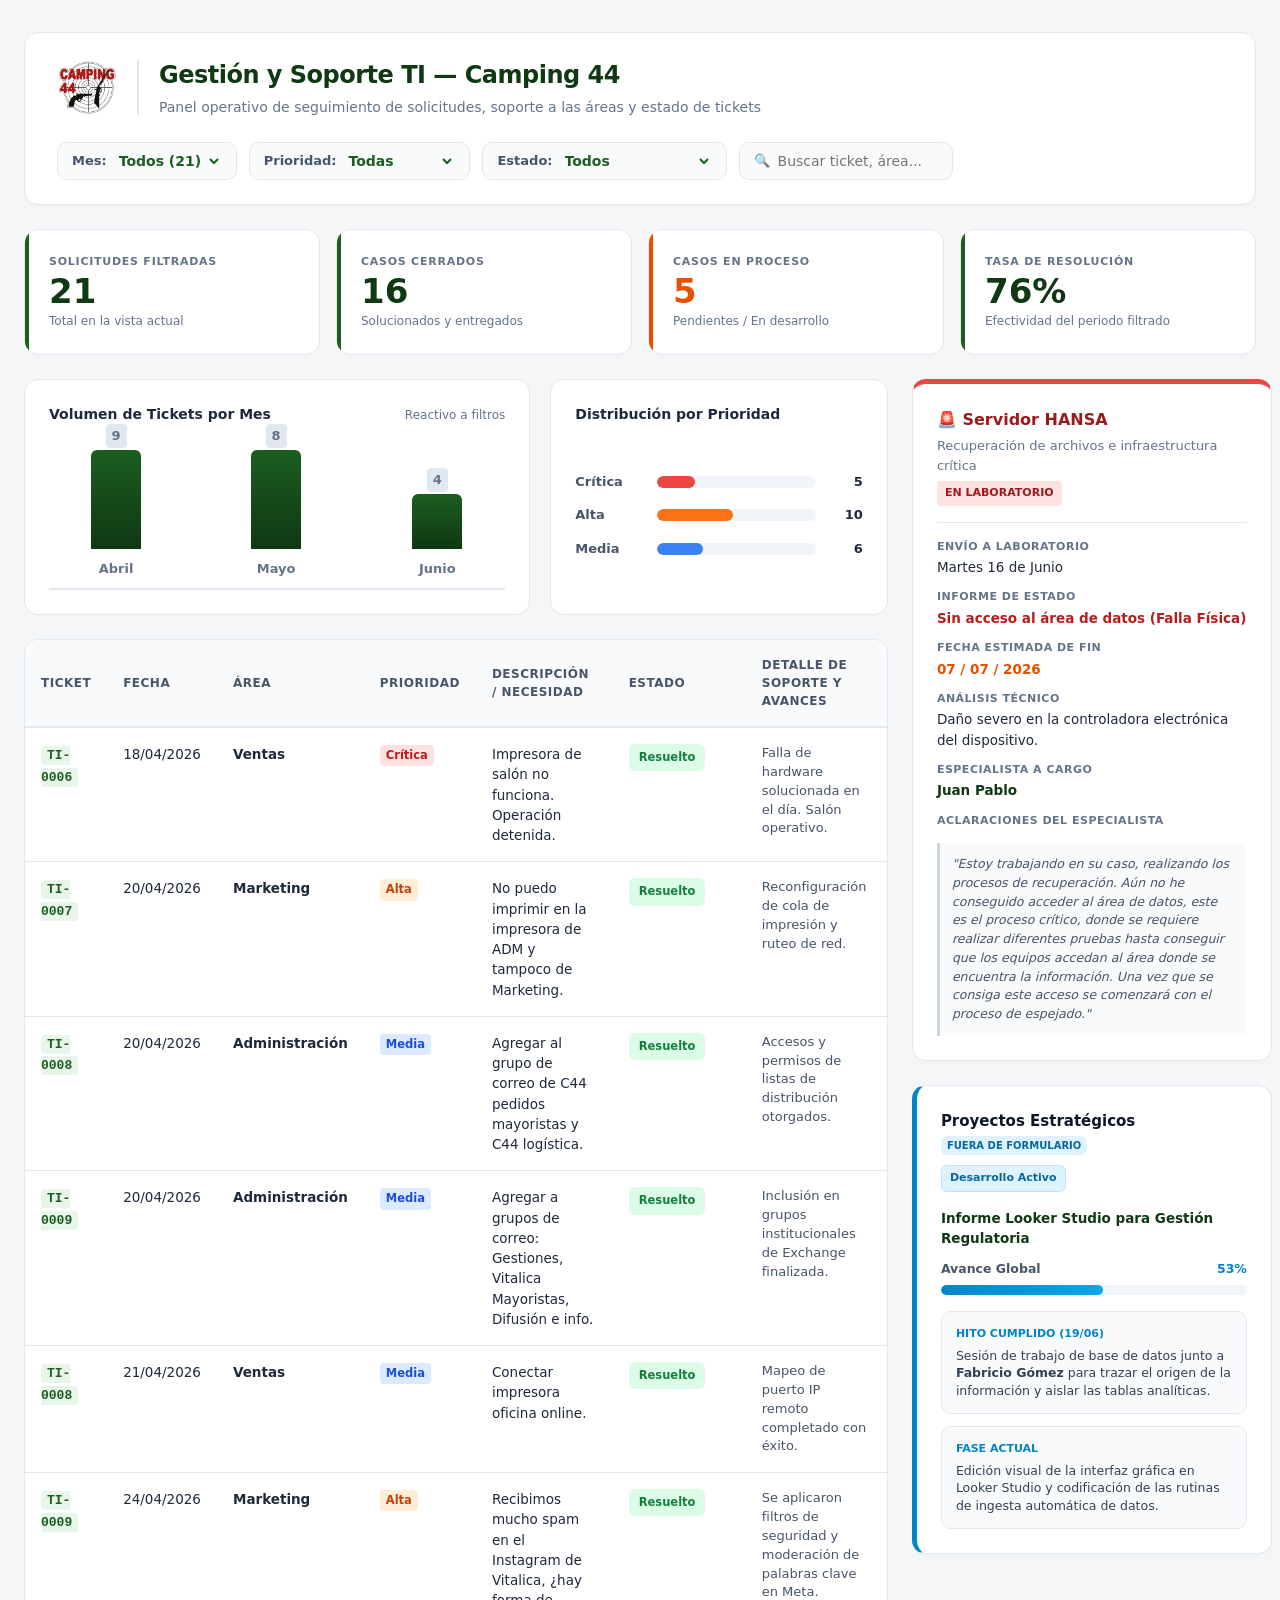
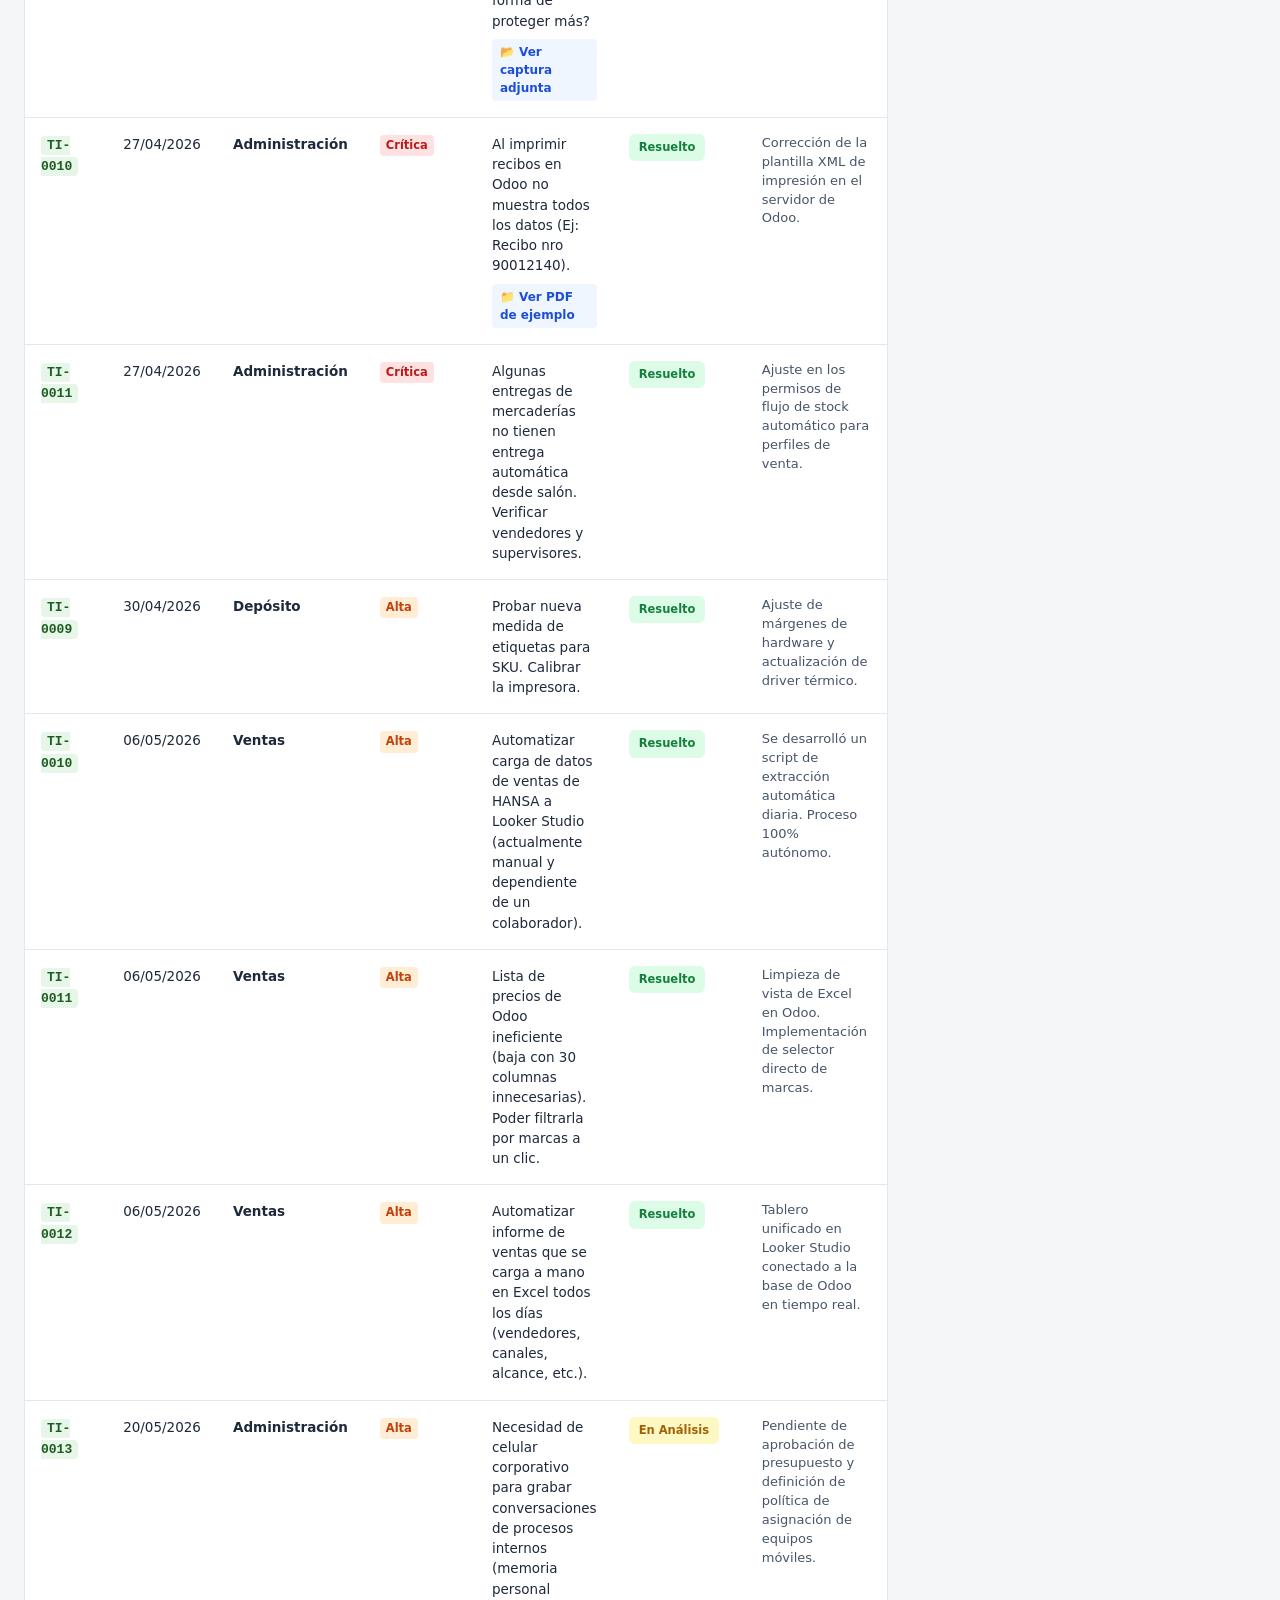
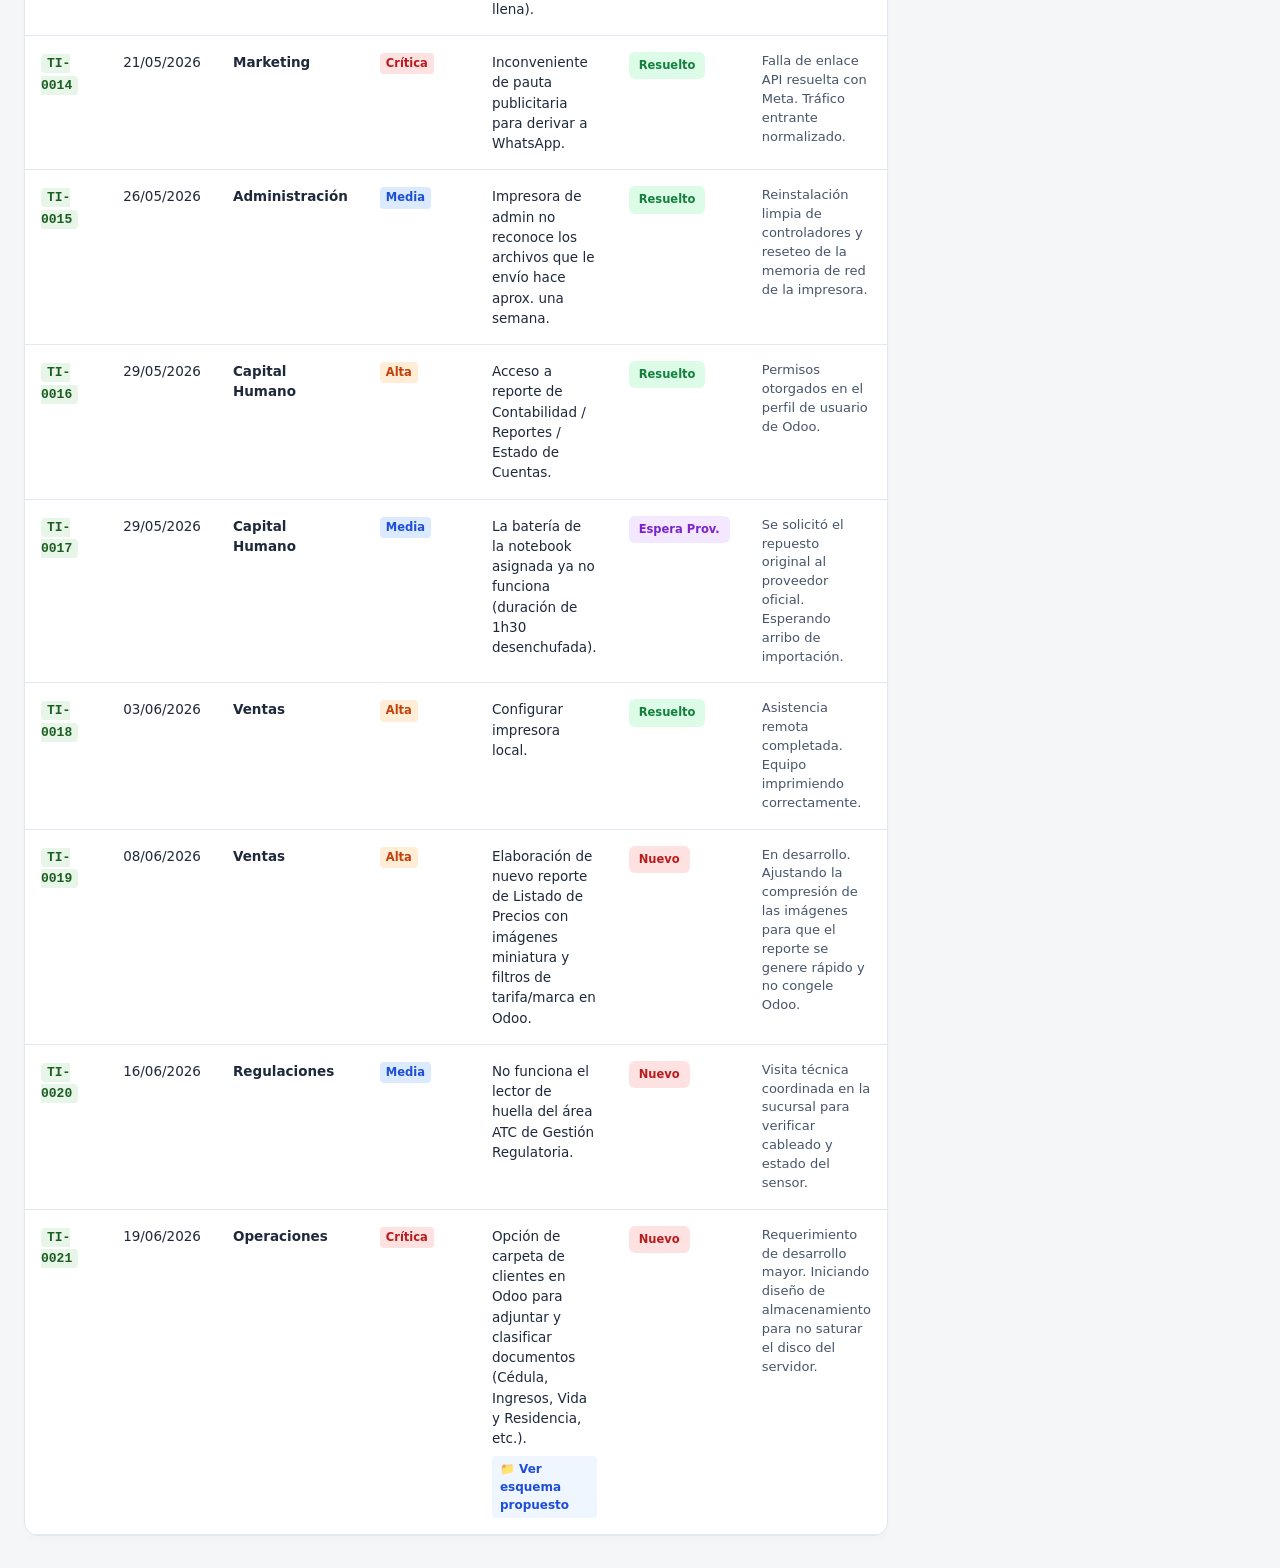
==== commit e8f5e252: "Update index.html" ====
--- a/index.html
+++ b/index.html
@@ -197,7 +197,7 @@
 
         .kpi-sub { font-size: 12px; color: var(--text-muted); }
 
-        /* MESH WORKOUT LAYOUT (DISTRIBUCIÓN EN 2 COLUMNAS) */
+        /* WORKSPACE LAYOUT (2 COLUMNAS) */
         .workspace-layout {
             display: grid;
             grid-template-columns: 1fr 360px;
@@ -407,108 +407,26 @@
 
         .obs-text { color: #475569; font-size: 13px; line-height: 1.45; }
 
-        /* PROYECTOS ESTRATÉGICOS */
-        .extra-panel {
+        /* COLUMNA DERECHA (SIDEBAR FLOW) */
+        .sidebar-area {
+            display: flex;
+            flex-direction: column;
+            gap: 24px;
+            position: sticky;
+            top: 24px;
+        }
+
+        /* SIDEBAR PANEL 1: HANSA */
+        .sidebar-panel {
             background-color: var(--bg-surface);
             border: 1px solid var(--border-color);
-            border-left: 5px solid #0284c7;
+            border-top: 5px solid #ef4444;
             border-radius: var(--radius-lg);
             padding: 24px;
             box-shadow: 0 4px 6px -1px rgba(0,0,0,0.02);
         }
 
-        .extra-header {
-            display: flex;
-            justify-content: space-between;
-            align-items: center;
-            margin-bottom: 16px;
-            flex-wrap: wrap;
-            gap: 12px;
-        }
-
-        .extra-title {
-            display: flex;
-            align-items: center;
-            gap: 12px;
-            font-size: 15px;
-            font-weight: 700;
-            color: #0f172a;
-        }
-
-        .tag-extra {
-            background: #e0f2fe;
-            color: #0369a1;
-            font-size: 11px;
-            font-weight: 700;
-            padding: 4px 8px;
-            border-radius: var(--radius-sm);
-            text-transform: uppercase;
-        }
-
-        .progress-container { margin-bottom: 20px; }
-
-        .progress-labels {
-            display: flex;
-            justify-content: space-between;
-            font-size: 13px;
-            font-weight: 600;
-            color: #475569;
-            margin-bottom: 6px;
-        }
-
-        .progress-bar-track {
-            width: 100%;
-            height: 12px;
-            background-color: #f1f5f9;
-            border-radius: 6px;
-            overflow: hidden;
-        }
-
-        .progress-bar-fill {
-            height: 100%;
-            background: linear-gradient(90deg, #0284c7, #0ea5e9);
-            width: 53%;
-            border-radius: 6px;
-        }
-
-        .extra-grid {
-            display: grid;
-            grid-template-columns: 1fr 1fr;
-            gap: 16px;
-        }
-
-        @media(max-width: 600px) { .extra-grid { grid-template-columns: 1fr; } }
-
-        .extra-card {
-            background-color: #f8fafc;
-            border: 1px solid #e2e8f0;
-            padding: 16px;
-            border-radius: var(--radius-md);
-        }
-
-        .extra-card-title {
-            font-size: 12px;
-            font-weight: 700;
-            color: #0284c7;
-            text-transform: uppercase;
-            margin-bottom: 6px;
-        }
-
-        /* SIDEBAR PANEL: RECUPERACIÓN DE SERVIDOR HANSA */
-        .sidebar-panel {
-            background-color: var(--bg-surface);
-            border: 1px solid var(--border-color);
-            border-top: 5px solid #ef4444; /* Alerta crítica */
-            border-radius: var(--radius-lg);
-            padding: 24px;
-            box-shadow: 0 4px 6px -1px rgba(0,0,0,0.02);
-            position: sticky;
-            top: 24px;
-        }
-
-        .sidebar-header {
-            margin-bottom: 18px;
-        }
+        .sidebar-header { margin-bottom: 16px; }
 
         .sidebar-title {
             font-size: 16px;
@@ -520,10 +438,7 @@
             gap: 8px;
         }
 
-        .sidebar-subtitle {
-            font-size: 13px;
-            color: var(--text-muted);
-        }
+        .sidebar-subtitle { font-size: 13px; color: var(--text-muted); }
 
         .hansa-status-badge {
             display: inline-block;
@@ -545,10 +460,7 @@
             padding-top: 16px;
         }
 
-        .info-item {
-            display: flex;
-            flex-direction: column;
-        }
+        .info-item { display: flex; flex-direction: column; }
 
         .info-label {
             font-size: 11px;
@@ -559,30 +471,108 @@
             margin-bottom: 2px;
         }
 
-        .info-val {
-            font-size: 13.5px;
-            color: var(--text-main);
-            font-weight: 500;
-        }
-
-        .info-val.alert-text {
-            color: #b91c1c;
-            font-weight: 600;
-        }
+        .info-val { font-size: 13.5px; color: var(--text-main); font-weight: 500; }
+        .info-val.alert-text { color: #b91c1c; font-weight: 600; }
 
         .tech-quote-box {
-            margin-top: 16px;
+            margin-top: 12px;
             background-color: #f8fafc;
             border-left: 3px solid #cbd5e1;
             padding: 12px;
             border-radius: 0 var(--radius-md) var(--radius-md) 0;
         }
 
-        .tech-quote-text {
+        .tech-quote-text { font-size: 12.5px; color: #475569; font-style: italic; line-height: 1.5; }
+
+        /* SIDEBAR PANEL 2: PROYECTOS ESTRATÉGICOS (MOVED HERE) */
+        .extra-panel {
+            background-color: var(--bg-surface);
+            border: 1px solid var(--border-color);
+            border-left: 5px solid #0284c7;
+            border-radius: var(--radius-lg);
+            padding: 24px;
+            box-shadow: 0 4px 6px -1px rgba(0,0,0,0.02);
+        }
+
+        .extra-header {
+            display: flex;
+            justify-content: space-between;
+            align-items: center;
+            margin-bottom: 16px;
+            flex-wrap: wrap;
+            gap: 10px;
+        }
+
+        .extra-title-group {
+            display: flex;
+            flex-direction: column;
+            gap: 4px;
+        }
+
+        .extra-title {
+            font-size: 15px;
+            font-weight: 700;
+            color: #0f172a;
+        }
+
+        .tag-extra {
+            align-self: flex-start;
+            background: #e0f2fe;
+            color: #0369a1;
+            font-size: 10px;
+            font-weight: 700;
+            padding: 2px 6px;
+            border-radius: var(--radius-sm);
+            text-transform: uppercase;
+            width: fit-content;
+        }
+
+        .progress-container { margin-top: 12px; margin-bottom: 16px; }
+
+        .progress-labels {
+            display: flex;
+            justify-content: space-between;
             font-size: 12.5px;
+            font-weight: 600;
             color: #475569;
-            font-style: italic;
-            line-height: 1.5;
+            margin-bottom: 6px;
+        }
+
+        .progress-bar-track {
+            width: 100%;
+            height: 10px;
+            background-color: #f1f5f9;
+            border-radius: 6px;
+            overflow: hidden;
+        }
+
+        .progress-bar-fill {
+            height: 100%;
+            background: linear-gradient(90deg, #0284c7, #0ea5e9);
+            width: 53%;
+            border-radius: 6px;
+        }
+
+        /* Modificado a 1 sola columna para encajar en el Sidebar */
+        .extra-grid {
+            display: flex;
+            flex-direction: column;
+            gap: 12px;
+        }
+
+        .extra-card {
+            background-color: #f8fafc;
+            border: 1px solid #e2e8f0;
+            padding: 14px;
+            border-radius: var(--radius-md);
+        }
+
+        .extra-card-title {
+            font-size: 11px;
+            font-weight: 700;
+            color: #0284c7;
+            text-transform: uppercase;
+            margin-bottom: 4px;
         }
     </style>
 </head>
@@ -790,7 +780,7 @@
                                     <td><strong>Administración</strong></td>
                                     <td><span class="p-pill Crítica">Crítica</span></td>
                                     <td>Al imprimir recibos en Odoo no muestra todos los datos (Ej: Recibo nro 90012140).<br>
-                                        <a href="https://drive.google.com/open?id=1xT5t-LWXdsw1trDzY4pkjkQ2ZZul03IY" target="_blank" class="adjunto-link">📂 Ver PDF de ejemplo</a>
+                                        <a href="https://drive.google.com/open?id=1xT5t-LWXdsw1trDzY4pkjkQ2ZZul03IY" target="_blank" class="adjunto-link">📁 Ver PDF de ejemplo</a>
                                     </td>
                                     <td><span class="status-pill Resuelto">Resuelto</span></td>
                                     <td class="obs-text">Corrección de la plantilla XML de impresión en el servidor de Odoo.</td>
@@ -931,42 +921,8 @@
                     </div>
                 </div>
 
-                <div class="extra-panel">
-                    <div class="extra-header">
-                        <div class="extra-title">
-                            <span>Proyectos Estratégicos en Paralelo</span>
-                            <span class="tag-extra">Fuera de Formulario</span>
-                        </div>
-                        <span class="status-pill En_análisis" style="background:#e0f2fe; color:#0369a1; border: 1px solid #bae6fd;">Desarrollo Activo</span>
-                    </div>
-
-                    <h3 style="font-size: 15px; color: var(--c44-green-dark); margin-bottom: 8px;">
-                        Informe Looker Studio para Gestión Regulatoria
-                    </h3>
-
-                    <div class="progress-container">
-                        <div class="progress-labels">
-                            <span>Avance global de la implementación</span>
-                            <span style="color:#0284c7; font-weight:700; font-size: 14px;">53%</span>
-                        </div>
-                        <div class="progress-bar-track">
-                            <div class="progress-bar-fill"></div>
-                        </div>
-                    </div>
-
-                    <div class="extra-grid">
-                        <div class="extra-card">
-                            <div class="extra-card-title">Hito cumplido (Viernes 19 de junio)</div>
-                            <p style="font-size: 13.5px; color: #334155;">Sesión de trabajo de base de datos junto a <strong>Fabricio Gómez</strong> para trazar el origen de la información y aislar las tablas que alimentarán el reporte.</p>
-                        </div>
-                        <div class="extra-card">
-                            <div class="extra-card-title">Fase actual en ejecución</div>
-                            <p style="font-size: 13.5px; color: #334155;">Trabajando simultáneamente en la <strong>edición visual de la interfaz</strong> en Looker y escribiendo la lógica de código para que la ingesta de datos sea automática.</p>
-                        </div>
-                    </div>
-                </div>
-
             </div> <div class="sidebar-area">
+                
                 <div class="sidebar-panel">
                     <div class="sidebar-header">
                         <div class="sidebar-title">
@@ -991,7 +947,7 @@
                         </div>
                         <div class="info-item">
                             <span class="info-label">Análisis Técnico</span>
-                            <span class="info-val">Daño severo localizado en la controladora electrónica del dispositivo.</span>
+                            <span class="info-val">Daño severo en la controladora electrónica del dispositivo.</span>
                         </div>
                         <div class="info-item">
                             <span class="info-label">Especialista a Cargo</span>
@@ -1007,6 +963,42 @@
                         </div>
                     </div>
                 </div>
+
+                <div class="extra-panel">
+                    <div class="extra-header">
+                        <div class="extra-title-group">
+                            <span class="extra-title">Proyectos Estratégicos</span>
+                            <span class="tag-extra">Fuera de Formulario</span>
+                        </div>
+                        <span class="status-pill En_análisis" style="background:#e0f2fe; color:#0369a1; border: 1px solid #bae6fd; padding: 4px 8px; font-size: 11px;">Desarrollo Activo</span>
+                    </div>
+
+                    <h3 style="font-size: 13.5px; color: var(--c44-green-dark); margin-top: 4px; margin-bottom: 4px; font-weight: 700;">
+                        Informe Looker Studio para Gestión Regulatoria
+                    </h3>
+
+                    <div class="progress-container">
+                        <div class="progress-labels">
+                            <span>Avance Global</span>
+                            <span style="color:#0284c7; font-weight:700;">53%</span>
+                        </div>
+                        <div class="progress-bar-track">
+                            <div class="progress-bar-fill"></div>
+                        </div>
+                    </div>
+
+                    <div class="extra-grid">
+                        <div class="extra-card">
+                            <div class="extra-card-title">Hito cumplido (19/06)</div>
+                            <p style="font-size: 12.5px; color: #334155; line-height: 1.4;">Sesión de trabajo de base de datos junto a <strong>Fabricio Gómez</strong> para trazar el origen de la información y aislar las tablas analíticas.</p>
+                        </div>
+                        <div class="extra-card">
+                            <div class="extra-card-title">Fase actual</div>
+                            <p style="font-size: 12.5px; color: #334155; line-height: 1.4;">Edición visual de la interfaz gráfica en Looker Studio y codificación de las rutinas de ingesta automática de datos.</p>
+                        </div>
+                    </div>
+                </div>
+
             </div> </div> </div>
 
     <script>
@@ -1039,10 +1031,7 @@
                 let res = 0;
                 let pend = 0;
 
-                // Contadores para gráfico de prioridades
                 let cCritica = 0; let cAlta = 0; let cMedia = 0;
-
-                // Contadores para gráfico de barras mensual
                 let monthCounts = { '4': 0, '5': 0, '6': 0 };
 
                 rows.forEach(row => {
@@ -1082,15 +1071,14 @@
                 const pct = tot > 0 ? Math.round((res / tot) * 100) : 0;
                 document.getElementById('kpi-tasa').innerText = pct + '%';
 
-                // Encontrar el valor máximo mensual para escalar proporcionalmente las alturas de las barras
                 const maxMonthCount = Math.max(...Object.values(monthCounts), 1);
 
-                // Renderizado reactivo de las barras CSS
+                // Renderizado dinámico de barras
                 for (let m in bars) {
                     const currentCount = monthCounts[m];
                     barVals[m].innerText = currentCount;
                     
-                    const heightPercentage = (currentCount / maxMonthCount) * 95; // max 95% h
+                    const heightPercentage = (currentCount / maxMonthCount) * 95;
                     bars[m].style.height = currentCount > 0 ? `${Math.max(heightPercentage, 10)}%` : '4px';
 
                     if (monthVal === 'all' || monthVal === m) {
@@ -1102,7 +1090,7 @@
                     }
                 }
 
-                // Actualizar gráfico de barras de distribución de Prioridades
+                // Actualizar Prioridades
                 document.getElementById('count-critica').innerText = cCritica;
                 document.getElementById('fill-critica').style.width = tot > 0 ? (cCritica/tot*100) + '%' : '0%';
                 
@@ -1118,7 +1106,6 @@
             selectStatus.addEventListener('change', runFilter);
             inputSearch.addEventListener('input', runFilter);
             
-            // Inicializar vista activa al cargar la página
             runFilter();
         });
     </script>
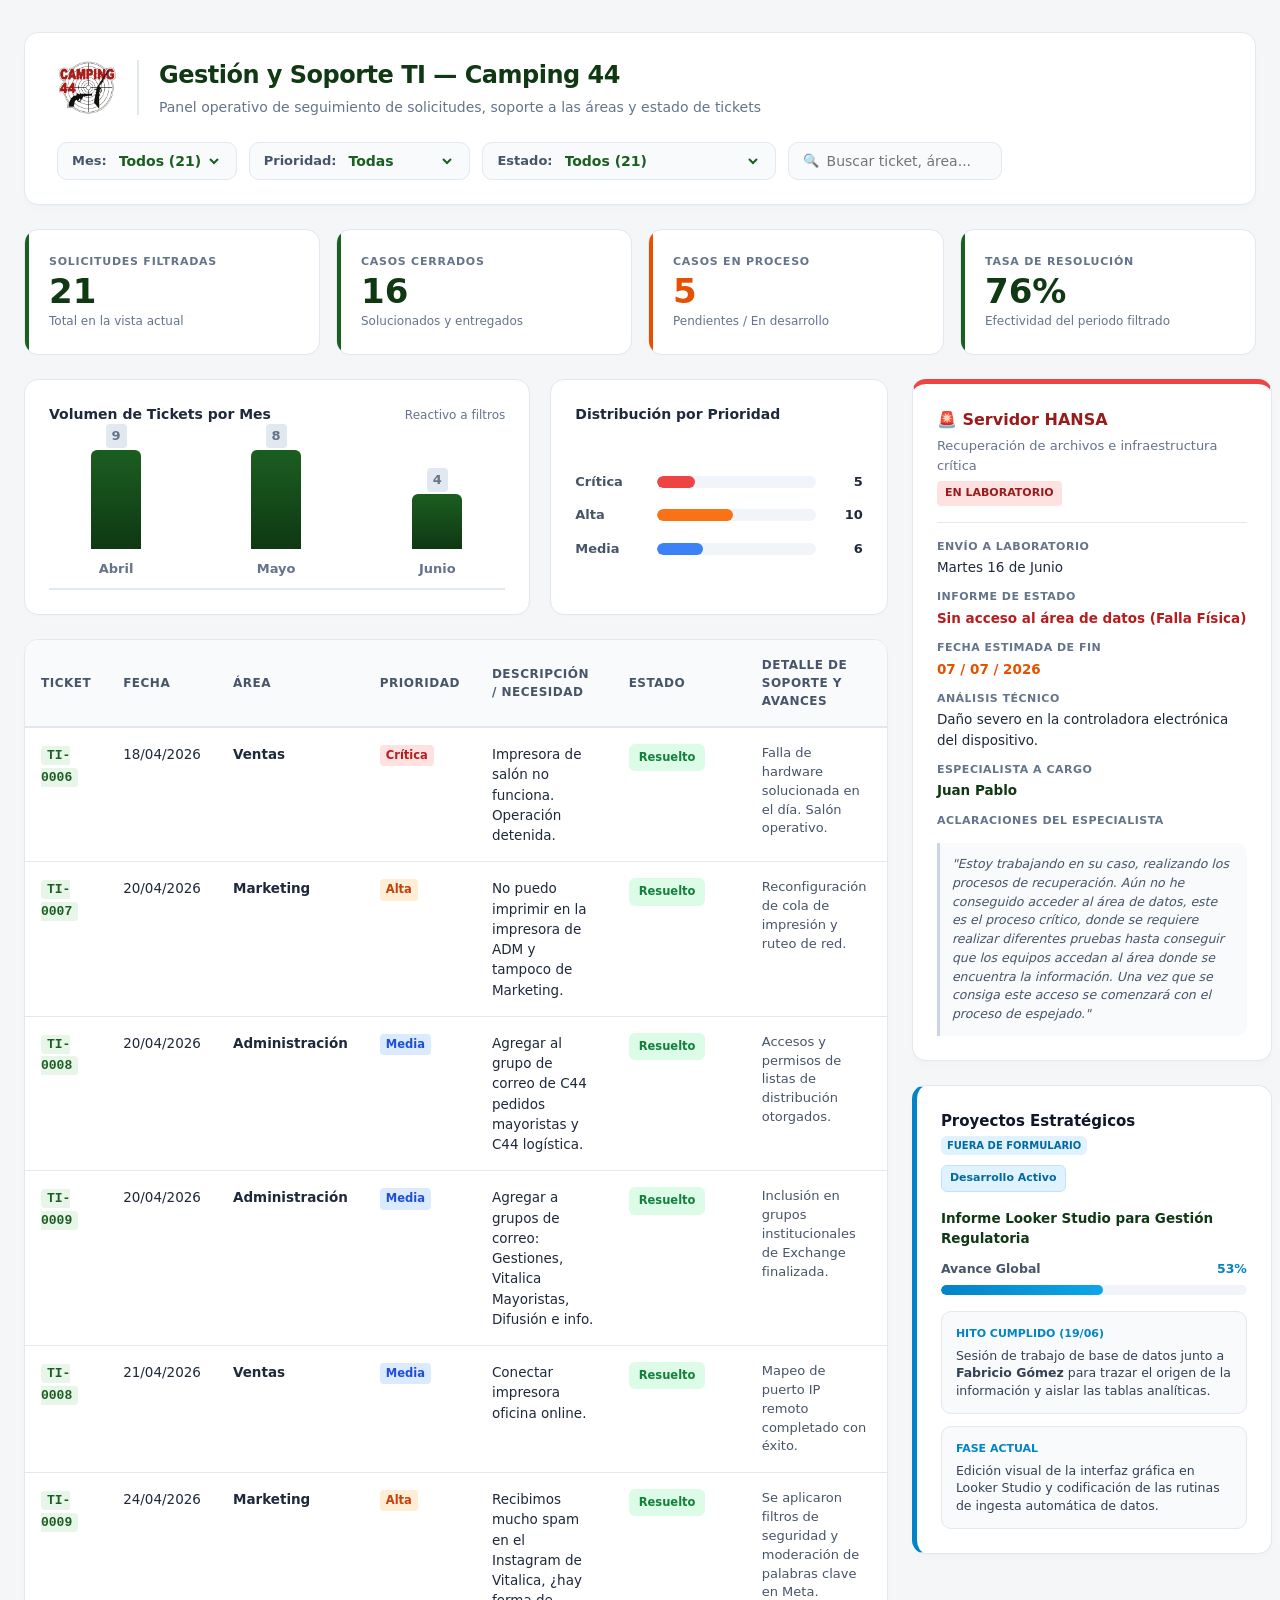
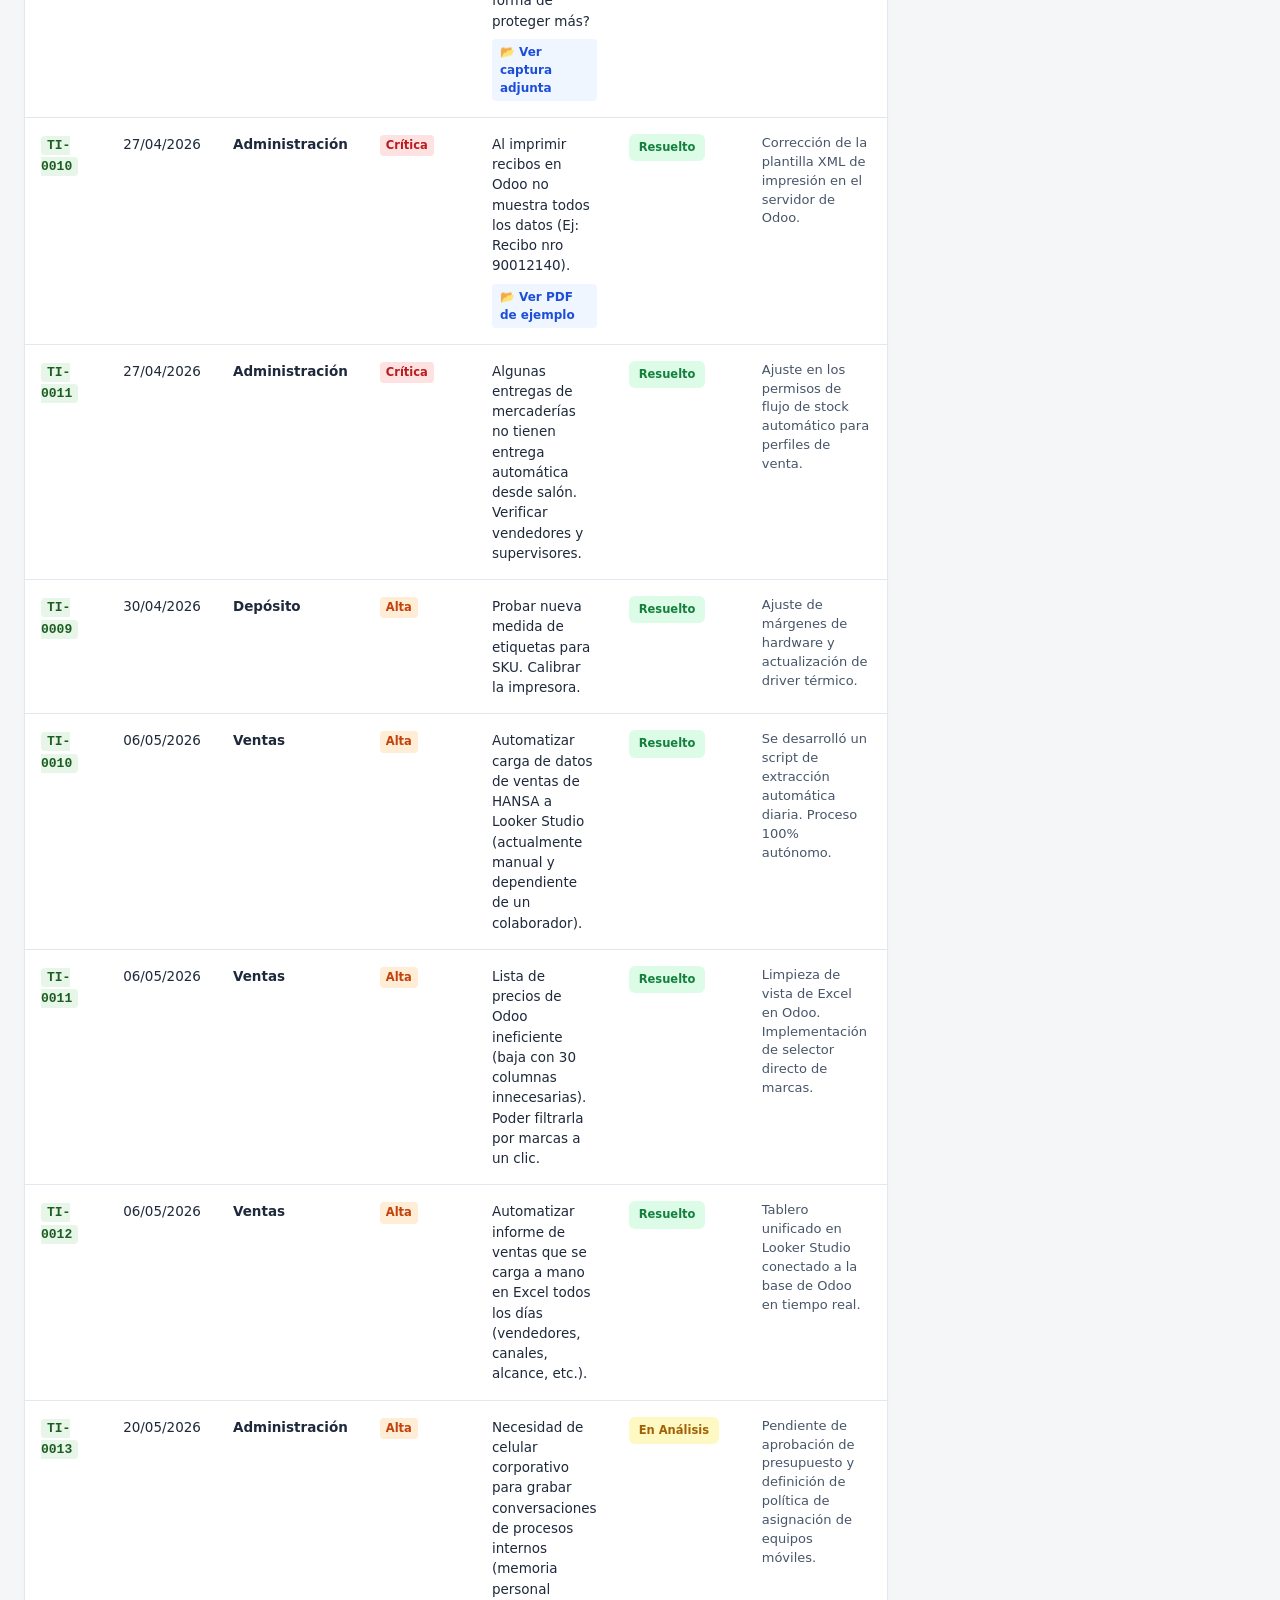
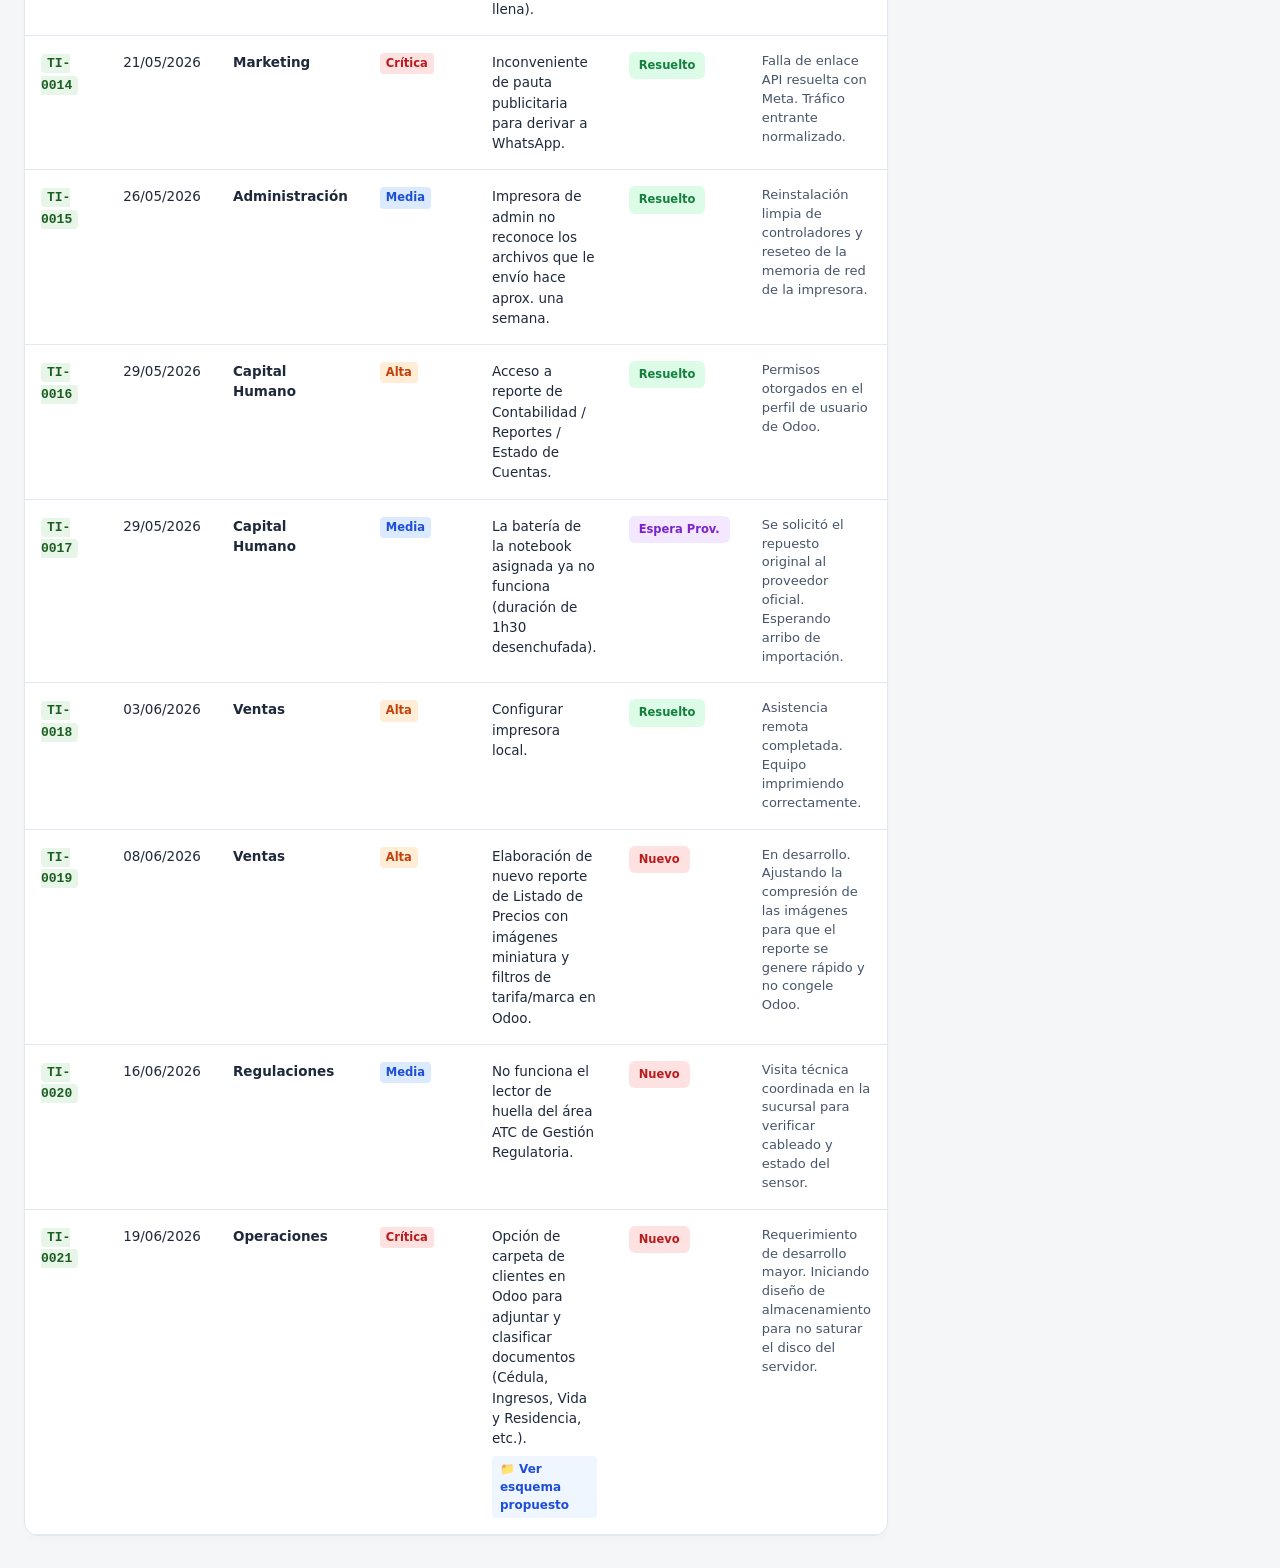
==== commit bdc21dfb: "Update index.html" ====
--- a/index.html
+++ b/index.html
@@ -484,7 +484,7 @@
 
         .tech-quote-text { font-size: 12.5px; color: #475569; font-style: italic; line-height: 1.5; }
 
-        /* SIDEBAR PANEL 2: PROYECTOS ESTRATÉGICOS (MOVED HERE) */
+        /* SIDEBAR PANEL 2: PROYECTOS ESTRATÉGICOS */
         .extra-panel {
             background-color: var(--bg-surface);
             border: 1px solid var(--border-color);
@@ -553,7 +553,6 @@
             border-radius: 6px;
         }
 
-        /* Modificado a 1 sola columna para encajar en el Sidebar */
         .extra-grid {
             display: flex;
             flex-direction: column;
@@ -611,11 +610,12 @@
                 <div class="control-group">
                     <label for="filterStatus">Estado:</label>
                     <select id="filterStatus">
-                        <option value="all">Todos</option>
+                        <option value="all">Todos (21)</option>
                         <option value="Resuelto">Resuelto (16)</option>
-                        <option value="En_análisis">En Análisis (1)</option>
-                        <option value="Espera_prov">Espera Prov. (1)</option>
-                        <option value="Nuevo">Nuevo (3)</option>
+                        <option value="Pendiente">Pendiente [Global] (5)</option>
+                        <option value="En_análisis">↳ En Análisis (1)</option>
+                        <option value="Espera_prov">↳ Espera Prov. (1)</option>
+                        <option value="Nuevo">↳ Nuevo (3)</option>
                     </select>
                 </div>
                 <div class="control-group">
@@ -780,7 +780,7 @@
                                     <td><strong>Administración</strong></td>
                                     <td><span class="p-pill Crítica">Crítica</span></td>
                                     <td>Al imprimir recibos en Odoo no muestra todos los datos (Ej: Recibo nro 90012140).<br>
-                                        <a href="https://drive.google.com/open?id=1xT5t-LWXdsw1trDzY4pkjkQ2ZZul03IY" target="_blank" class="adjunto-link">📁 Ver PDF de ejemplo</a>
+                                        <a href="https://drive.google.com/open?id=1xT5t-LWXdsw1trDzY4pkjkQ2ZZul03IY" target="_blank" class="adjunto-link">📂 Ver PDF de ejemplo</a>
                                     </td>
                                     <td><span class="status-pill Resuelto">Resuelto</span></td>
                                     <td class="obs-text">Corrección de la plantilla XML de impresión en el servidor de Odoo.</td>
@@ -1042,7 +1042,13 @@
 
                     const matchM = (monthVal === 'all' || rMonth === monthVal);
                     const matchP = (priorityVal === 'all' || rPriority === priorityVal);
-                    const matchS = (statusVal === 'all' || rStatus === statusVal);
+                    
+                    // LÓGICA DE FILTRADO MAESTRA PARA "PENDIENTE"
+                    // Si el usuario elige 'Pendiente', se incluye todo lo que NO sea 'Resuelto'
+                    const matchS = (statusVal === 'all' || 
+                                    (statusVal === 'Pendiente' && rStatus !== 'Resuelto') || 
+                                    rStatus === statusVal);
+                                    
                     const matchQ = (query === '' || rText.includes(query));
 
                     if (matchM && matchP && matchS && matchQ) {
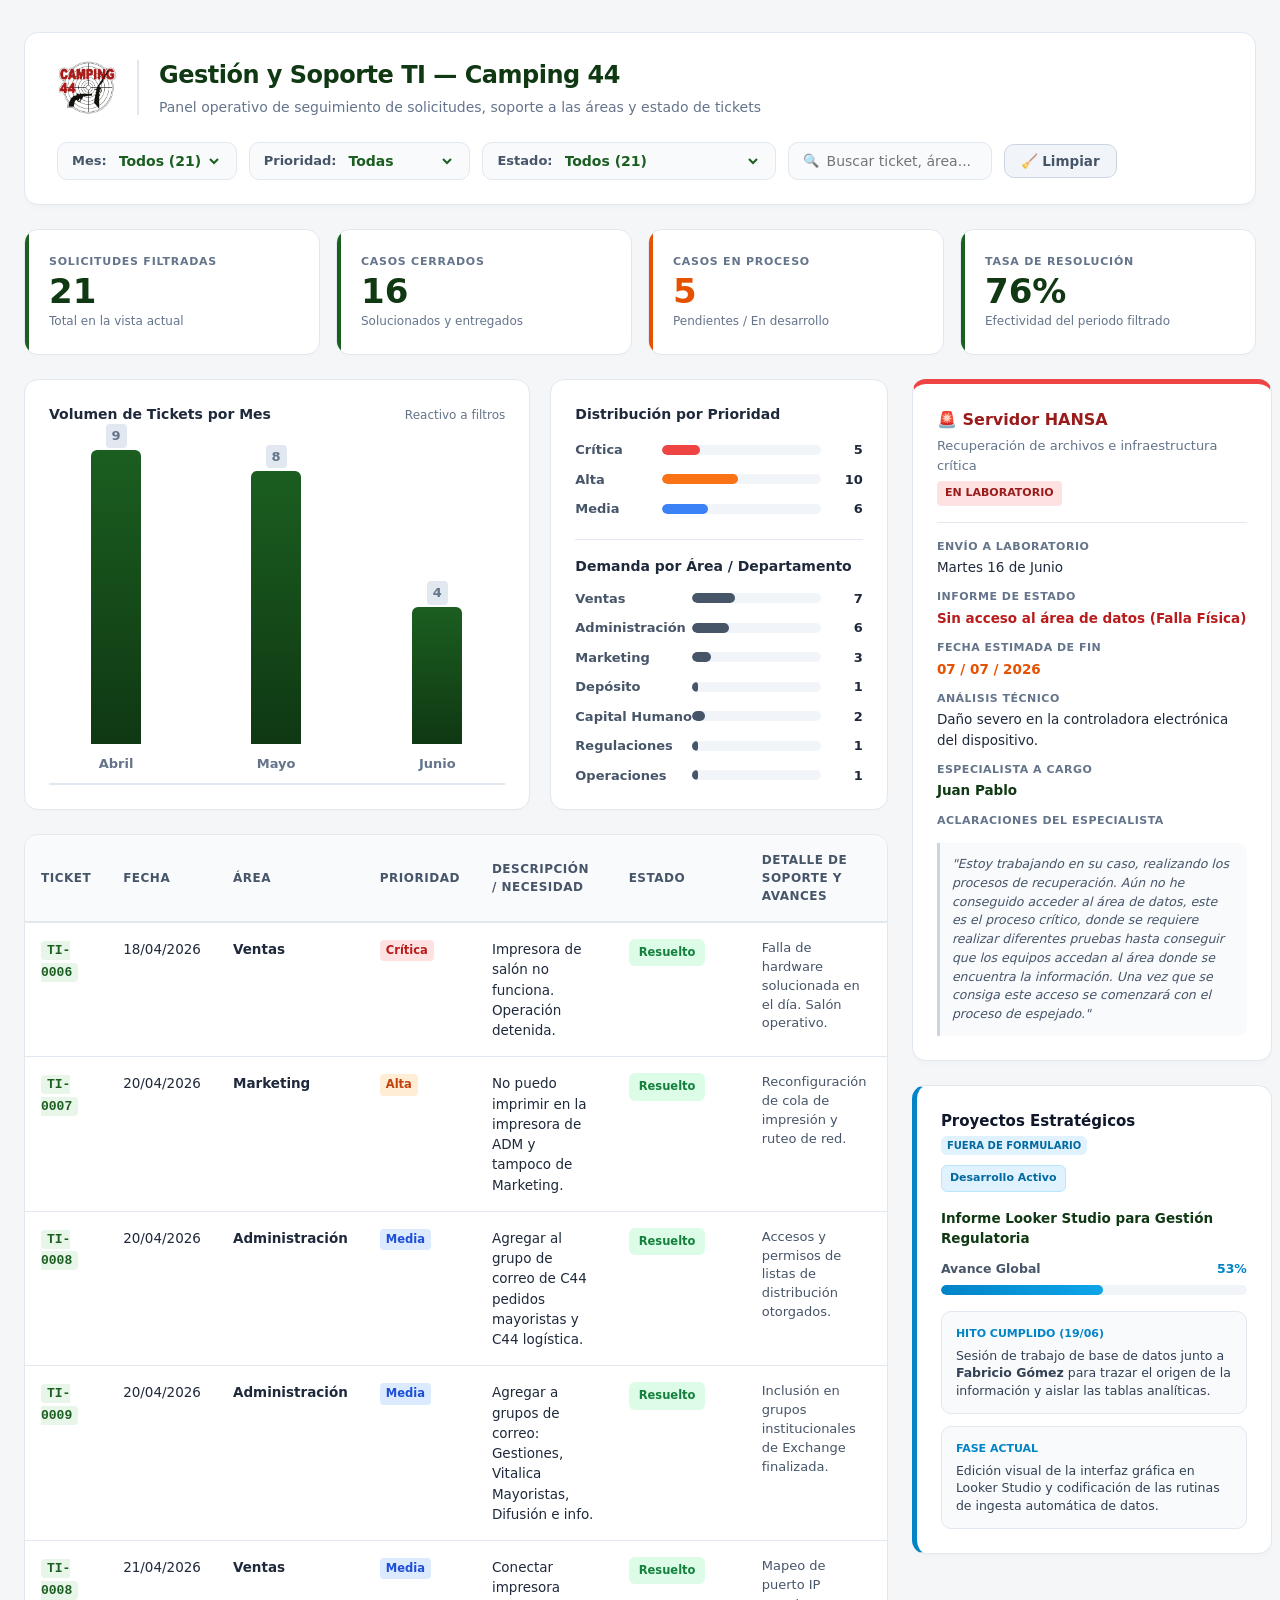
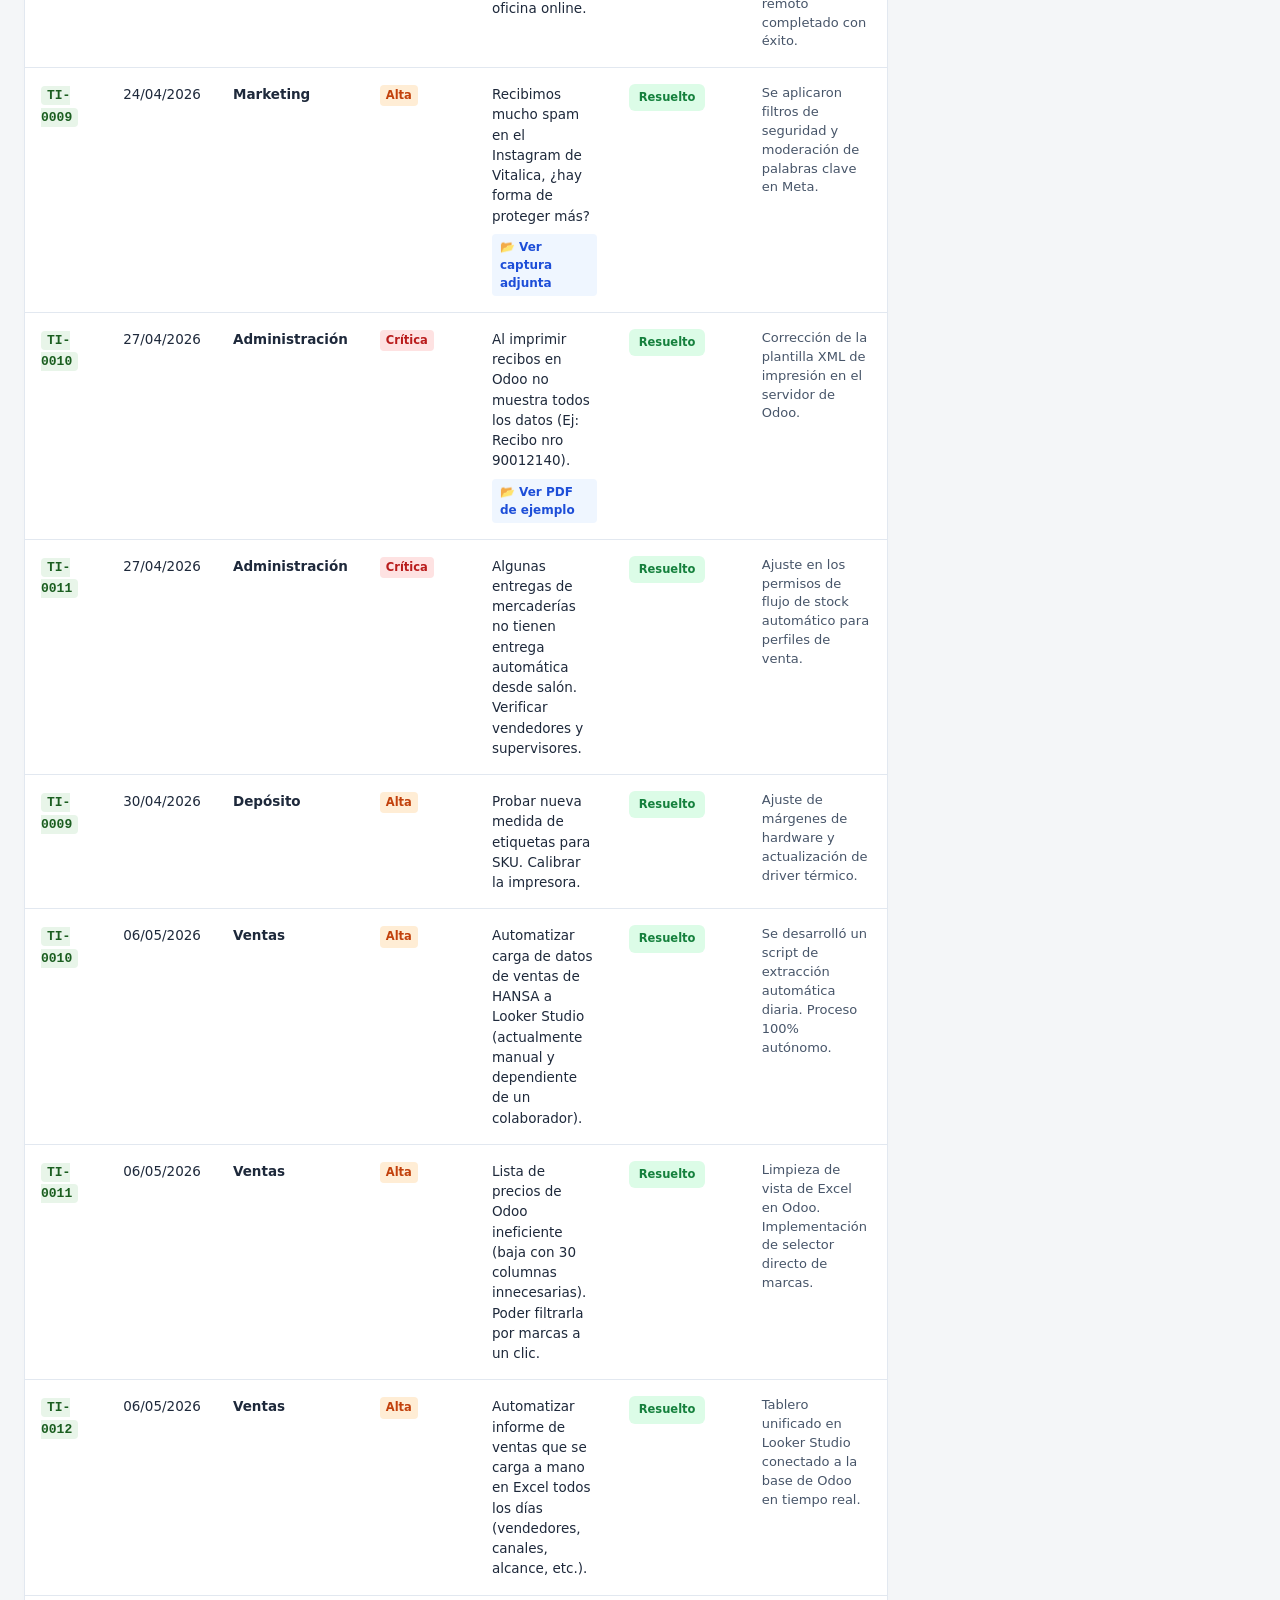
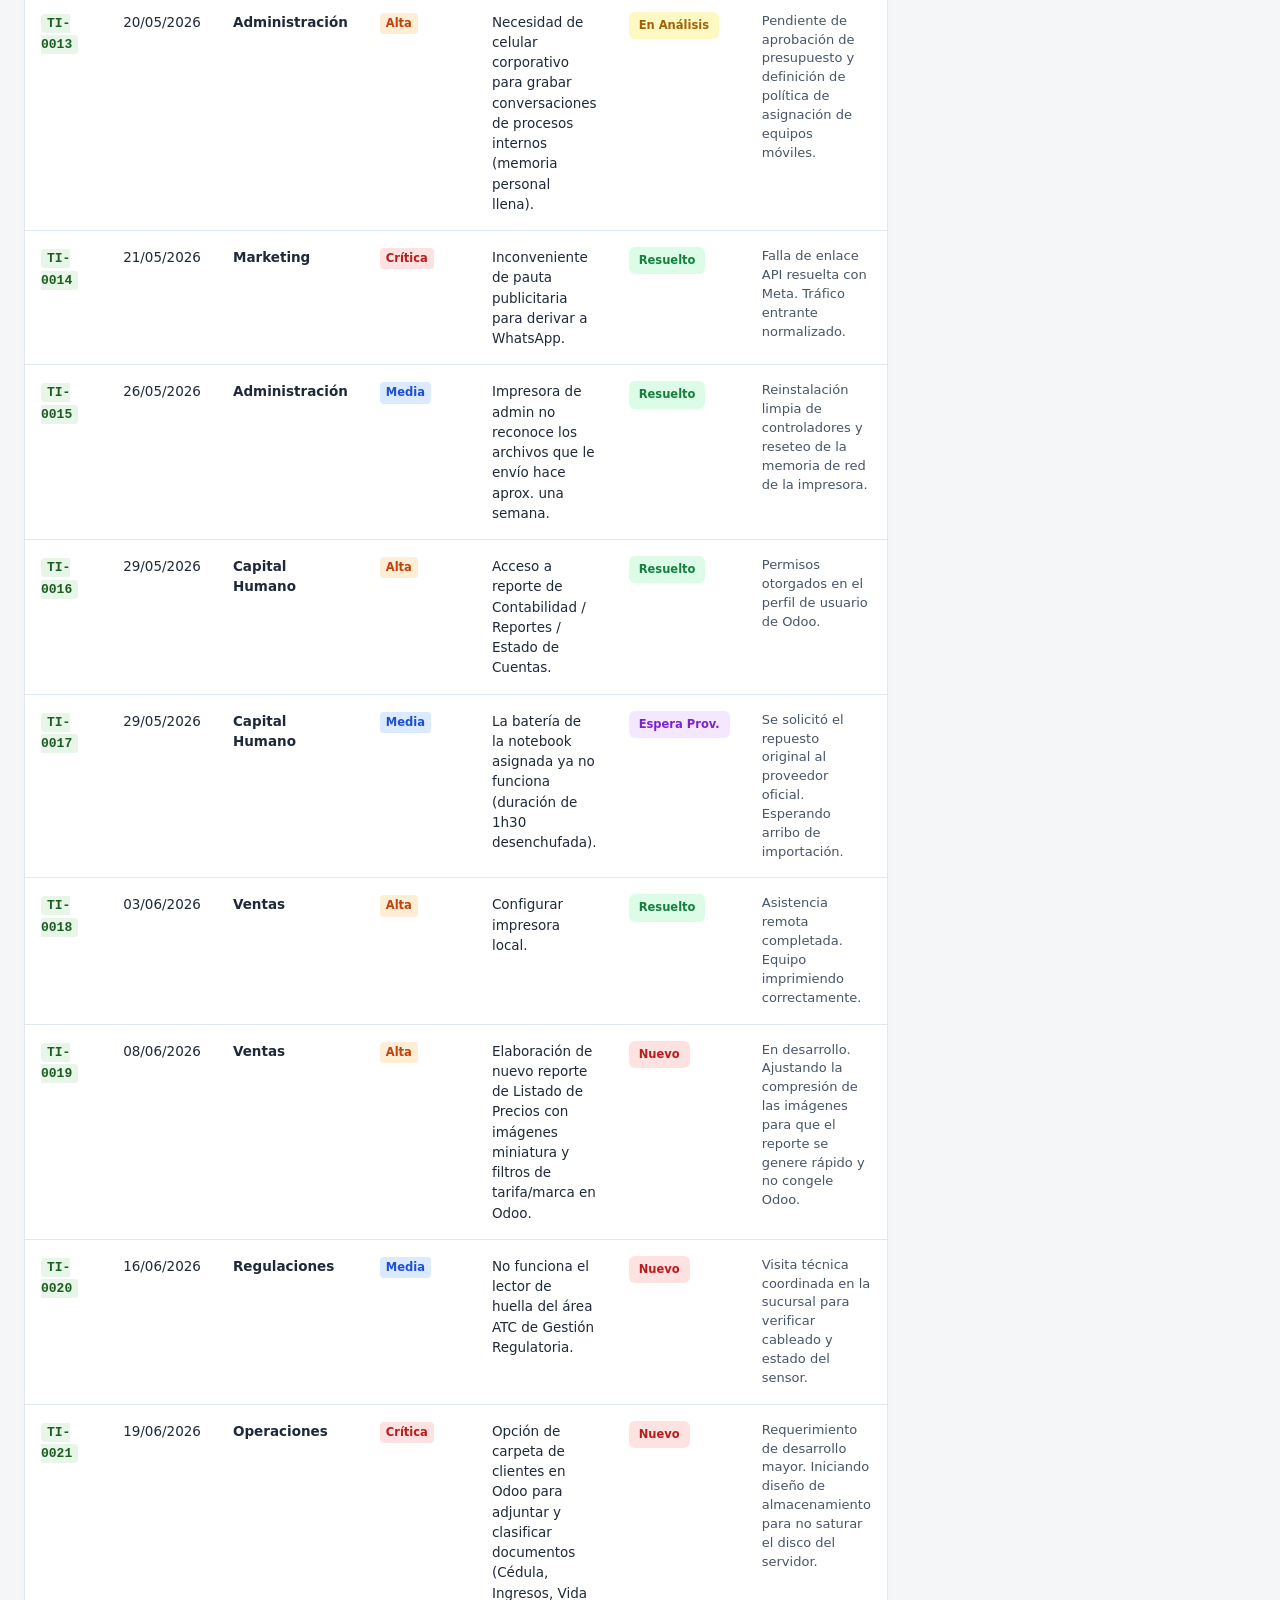
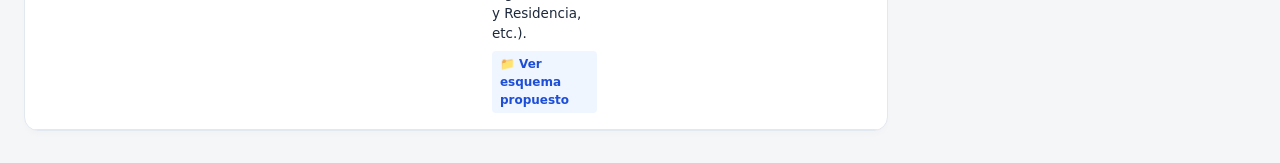
==== commit ce4edc98: "Update index.html" ====
--- a/index.html
+++ b/index.html
@@ -138,7 +138,29 @@
         .control-group input {
             cursor: text;
             font-weight: 400;
-            width: 160px;
+            width: 150px;
+        }
+
+        /* BOTÓN LIMPIAR FILTROS */
+        .btn-clear {
+            background: #f1f5f9;
+            border: 1px solid #cbd5e1;
+            color: #475569;
+            padding: 8px 16px;
+            border-radius: var(--radius-md);
+            font-size: 13.5px;
+            font-weight: 600;
+            cursor: pointer;
+            display: flex;
+            align-items: center;
+            gap: 6px;
+            transition: var(--transition);
+        }
+
+        .btn-clear:hover {
+            background: #e2e8f0;
+            color: var(--text-main);
+            border-color: #94a3b8;
         }
 
         /* KPIs CARDS */
@@ -300,10 +322,11 @@
             color: var(--text-muted);
         }
 
-        .priority-list {
+        /* ELEMENTOS REUTILIZABLES PARA LISTAS DE GRÁFICOS (PRIORIDAD Y ÁREAS) */
+        .priority-list, .area-summary-list {
             display: flex;
             flex-direction: column;
-            gap: 14px;
+            gap: 10px;
             justify-content: center;
             flex-grow: 1;
         }
@@ -314,13 +337,18 @@
             gap: 12px;
         }
 
-        .p-name { width: 70px; font-size: 13px; font-weight: 600; color: #475569;}
-        .p-track { flex-grow: 1; height: 12px; background: #f1f5f9; border-radius: 6px; overflow: hidden; }
+        .p-name { width: 75px; font-size: 13px; font-weight: 600; color: #475569; white-space: nowrap;}
+        .p-name.wide-label { width: 105px; } /* Espacio extra para nombres de depto largos */
+
+        .p-track { flex-grow: 1; height: 10px; background: #f1f5f9; border-radius: 6px; overflow: hidden; }
         .p-fill { height: 100%; border-radius: 6px; transition: width 0.4s ease-out; }
+        
         .p-fill.critica { background: #ef4444; }
         .p-fill.alta { background: #f97316; }
         .p-fill.media { background: #3b82f6; }
-        .p-count { font-size: 13px; font-weight: 700; width: 35px; text-align: right; color: var(--text-main); }
+        .p-fill.area-bar { background: #475569; } /* Color corporativo neutral para áreas */
+
+        .p-count { font-size: 13px; font-weight: 700; width: 30px; text-align: right; color: var(--text-main); }
 
         /* TABLA PRINCIPAL */
         .table-panel {
@@ -622,6 +650,7 @@
                     <label for="filterSearch">🔍</label>
                     <input type="text" id="filterSearch" placeholder="Buscar ticket, área...">
                 </div>
+                <button type="button" id="btnClearFilters" class="btn-clear" title="Restablecer todos los filtros y búsqueda">🧹 Limpiar</button>
             </div>
         </div>
 
@@ -682,7 +711,7 @@
 
                     <div class="chart-box">
                         <div class="chart-header">Distribución por Prioridad</div>
-                        <div class="priority-list">
+                        <div class="priority-list" style="margin-bottom: 20px;">
                             <div class="p-row">
                                 <span class="p-name">Crítica</span>
                                 <div class="p-track"><div class="p-fill critica" id="fill-critica" style="width: 28.5%;"></div></div>
@@ -697,6 +726,47 @@
                                 <span class="p-name">Media</span>
                                 <div class="p-track"><div class="p-fill media" id="fill-media" style="width: 23.8%;"></div></div>
                                 <span class="p-count" id="count-media">5</span>
+                            </div>
+                        </div>
+
+                        <div class="chart-header" style="border-top: 1px solid var(--border-color); padding-top: 16px; margin-bottom: 12px;">
+                            <span>Demanda por Área / Departamento</span>
+                        </div>
+                        <div class="area-summary-list">
+                            <div class="p-row">
+                                <span class="p-name wide-label">Ventas</span>
+                                <div class="p-track"><div class="p-fill area-bar" id="fill-area-ventas"></div></div>
+                                <span class="p-count" id="count-area-ventas">0</span>
+                            </div>
+                            <div class="p-row">
+                                <span class="p-name wide-label">Administración</span>
+                                <div class="p-track"><div class="p-fill area-bar" id="fill-area-admin"></div></div>
+                                <span class="p-count" id="count-area-admin">0</span>
+                            </div>
+                            <div class="p-row">
+                                <span class="p-name wide-label">Marketing</span>
+                                <div class="p-track"><div class="p-fill area-bar" id="fill-area-marketing"></div></div>
+                                <span class="p-count" id="count-area-marketing">0</span>
+                            </div>
+                            <div class="p-row">
+                                <span class="p-name wide-label">Depósito</span>
+                                <div class="p-track"><div class="p-fill area-bar" id="fill-area-deposito"></div></div>
+                                <span class="p-count" id="count-area-deposito">0</span>
+                            </div>
+                            <div class="p-row">
+                                <span class="p-name wide-label">Capital Humano</span>
+                                <div class="p-track"><div class="p-fill area-bar" id="fill-area-ch"></div></div>
+                                <span class="p-count" id="count-area-ch">0</span>
+                            </div>
+                            <div class="p-row">
+                                <span class="p-name wide-label">Regulaciones</span>
+                                <div class="p-track"><div class="p-fill area-bar" id="fill-area-reg"></div></div>
+                                <span class="p-count" id="count-area-reg">0</span>
+                            </div>
+                            <div class="p-row">
+                                <span class="p-name wide-label">Operaciones</span>
+                                <div class="p-track"><div class="p-fill area-bar" id="fill-area-ops"></div></div>
+                                <span class="p-count" id="count-area-ops">0</span>
                             </div>
                         </div>
                     </div>
@@ -718,7 +788,7 @@
                             </thead>
                             <tbody id="ticketBody">
                                 
-                                <tr class="t-row" data-month="4" data-priority="Crítica" data-status="Resuelto">
+                                <tr class="t-row" data-month="4" data-priority="Crítica" data-status="Resuelto" data-area="Ventas">
                                     <td><span class="ticket-num">TI-0006</span></td>
                                     <td>18/04/2026</td>
                                     <td><strong>Ventas</strong></td>
@@ -727,7 +797,7 @@
                                     <td><span class="status-pill Resuelto">Resuelto</span></td>
                                     <td class="obs-text">Falla de hardware solucionada en el día. Salón operativo.</td>
                                 </tr>
-                                <tr class="t-row" data-month="4" data-priority="Alta" data-status="Resuelto">
+                                <tr class="t-row" data-month="4" data-priority="Alta" data-status="Resuelto" data-area="Marketing">
                                     <td><span class="ticket-num">TI-0007</span></td>
                                     <td>20/04/2026</td>
                                     <td><strong>Marketing</strong></td>
@@ -736,7 +806,7 @@
                                     <td><span class="status-pill Resuelto">Resuelto</span></td>
                                     <td class="obs-text">Reconfiguración de cola de impresión y ruteo de red.</td>
                                 </tr>
-                                <tr class="t-row" data-month="4" data-priority="Media" data-status="Resuelto">
+                                <tr class="t-row" data-month="4" data-priority="Media" data-status="Resuelto" data-area="Administración">
                                     <td><span class="ticket-num">TI-0008</span></td>
                                     <td>20/04/2026</td>
                                     <td><strong>Administración</strong></td>
@@ -745,7 +815,7 @@
                                     <td><span class="status-pill Resuelto">Resuelto</span></td>
                                     <td class="obs-text">Accesos y permisos de listas de distribución otorgados.</td>
                                 </tr>
-                                <tr class="t-row" data-month="4" data-priority="Media" data-status="Resuelto">
+                                <tr class="t-row" data-month="4" data-priority="Media" data-status="Resuelto" data-area="Administración">
                                     <td><span class="ticket-num">TI-0009</span></td>
                                     <td>20/04/2026</td>
                                     <td><strong>Administración</strong></td>
@@ -754,7 +824,7 @@
                                     <td><span class="status-pill Resuelto">Resuelto</span></td>
                                     <td class="obs-text">Inclusión en grupos institucionales de Exchange finalizada.</td>
                                 </tr>
-                                <tr class="t-row" data-month="4" data-priority="Media" data-status="Resuelto">
+                                <tr class="t-row" data-month="4" data-priority="Media" data-status="Resuelto" data-area="Ventas">
                                     <td><span class="ticket-num">TI-0008</span></td>
                                     <td>21/04/2026</td>
                                     <td><strong>Ventas</strong></td>
@@ -763,7 +833,7 @@
                                     <td><span class="status-pill Resuelto">Resuelto</span></td>
                                     <td class="obs-text">Mapeo de puerto IP remoto completado con éxito.</td>
                                 </tr>
-                                <tr class="t-row" data-month="4" data-priority="Alta" data-status="Resuelto">
+                                <tr class="t-row" data-month="4" data-priority="Alta" data-status="Resuelto" data-area="Marketing">
                                     <td><span class="ticket-num">TI-0009</span></td>
                                     <td>24/04/2026</td>
                                     <td><strong>Marketing</strong></td>
@@ -773,8 +843,8 @@
                                     </td>
                                     <td><span class="status-pill Resuelto">Resuelto</span></td>
                                     <td class="obs-text">Se aplicaron filtros de seguridad y moderación de palabras clave en Meta.</td>
-                                </tr>
-                                <tr class="t-row" data-month="4" data-priority="Crítica" data-status="Resuelto">
+                                        </tr>
+                                <tr class="t-row" data-month="4" data-priority="Crítica" data-status="Resuelto" data-area="Administración">
                                     <td><span class="ticket-num">TI-0010</span></td>
                                     <td>27/04/2026</td>
                                     <td><strong>Administración</strong></td>
@@ -785,7 +855,7 @@
                                     <td><span class="status-pill Resuelto">Resuelto</span></td>
                                     <td class="obs-text">Corrección de la plantilla XML de impresión en el servidor de Odoo.</td>
                                 </tr>
-                                <tr class="t-row" data-month="4" data-priority="Crítica" data-status="Resuelto">
+                                <tr class="t-row" data-month="4" data-priority="Crítica" data-status="Resuelto" data-area="Administración">
                                     <td><span class="ticket-num">TI-0011</span></td>
                                     <td>27/04/2026</td>
                                     <td><strong>Administración</strong></td>
@@ -794,7 +864,7 @@
                                     <td><span class="status-pill Resuelto">Resuelto</span></td>
                                     <td class="obs-text">Ajuste en los permisos de flujo de stock automático para perfiles de venta.</td>
                                 </tr>
-                                <tr class="t-row" data-month="4" data-priority="Alta" data-status="Resuelto">
+                                <tr class="t-row" data-month="4" data-priority="Alta" data-status="Resuelto" data-area="Depósito">
                                     <td><span class="ticket-num">TI-0009</span></td>
                                     <td>30/04/2026</td>
                                     <td><strong>Depósito</strong></td>
@@ -804,7 +874,7 @@
                                     <td class="obs-text">Ajuste de márgenes de hardware y actualización de driver térmico.</td>
                                 </tr>
 
-                                <tr class="t-row" data-month="5" data-priority="Alta" data-status="Resuelto">
+                                <tr class="t-row" data-month="5" data-priority="Alta" data-status="Resuelto" data-area="Ventas">
                                     <td><span class="ticket-num">TI-0010</span></td>
                                     <td>06/05/2026</td>
                                     <td><strong>Ventas</strong></td>
@@ -813,7 +883,7 @@
                                     <td><span class="status-pill Resuelto">Resuelto</span></td>
                                     <td class="obs-text">Se desarrolló un script de extracción automática diaria. Proceso 100% autónomo.</td>
                                 </tr>
-                                <tr class="t-row" data-month="5" data-priority="Alta" data-status="Resuelto">
+                                <tr class="t-row" data-month="5" data-priority="Alta" data-status="Resuelto" data-area="Ventas">
                                     <td><span class="ticket-num">TI-0011</span></td>
                                     <td>06/05/2026</td>
                                     <td><strong>Ventas</strong></td>
@@ -822,7 +892,7 @@
                                     <td><span class="status-pill Resuelto">Resuelto</span></td>
                                     <td class="obs-text">Limpieza de vista de Excel en Odoo. Implementación de selector directo de marcas.</td>
                                 </tr>
-                                <tr class="t-row" data-month="5" data-priority="Alta" data-status="Resuelto">
+                                <tr class="t-row" data-month="5" data-priority="Alta" data-status="Resuelto" data-area="Ventas">
                                     <td><span class="ticket-num">TI-0012</span></td>
                                     <td>06/05/2026</td>
                                     <td><strong>Ventas</strong></td>
@@ -831,7 +901,7 @@
                                     <td><span class="status-pill Resuelto">Resuelto</span></td>
                                     <td class="obs-text">Tablero unificado en Looker Studio conectado a la base de Odoo en tiempo real.</td>
                                 </tr>
-                                <tr class="t-row" data-month="5" data-priority="Alta" data-status="En_análisis">
+                                <tr class="t-row" data-month="5" data-priority="Alta" data-status="En_análisis" data-area="Administración">
                                     <td><span class="ticket-num">TI-0013</span></td>
                                     <td>20/05/2026</td>
                                     <td><strong>Administración</strong></td>
@@ -840,7 +910,7 @@
                                     <td><span class="status-pill En_análisis">En Análisis</span></td>
                                     <td class="obs-text">Pendiente de aprobación de presupuesto y definición de política de asignación de equipos móviles.</td>
                                 </tr>
-                                <tr class="t-row" data-month="5" data-priority="Crítica" data-status="Resuelto">
+                                <tr class="t-row" data-month="5" data-priority="Crítica" data-status="Resuelto" data-area="Marketing">
                                     <td><span class="ticket-num">TI-0014</span></td>
                                     <td>21/05/2026</td>
                                     <td><strong>Marketing</strong></td>
@@ -849,7 +919,7 @@
                                     <td><span class="status-pill Resuelto">Resuelto</span></td>
                                     <td class="obs-text">Falla de enlace API resuelta con Meta. Tráfico entrante normalizado.</td>
                                 </tr>
-                                <tr class="t-row" data-month="5" data-priority="Media" data-status="Resuelto">
+                                <tr class="t-row" data-month="5" data-priority="Media" data-status="Resuelto" data-area="Administración">
                                     <td><span class="ticket-num">TI-0015</span></td>
                                     <td>26/05/2026</td>
                                     <td><strong>Administración</strong></td>
@@ -858,7 +928,7 @@
                                     <td><span class="status-pill Resuelto">Resuelto</span></td>
                                     <td class="obs-text">Reinstalación limpia de controladores y reseteo de la memoria de red de la impresora.</td>
                                 </tr>
-                                <tr class="t-row" data-month="5" data-priority="Alta" data-status="Resuelto">
+                                <tr class="t-row" data-month="5" data-priority="Alta" data-status="Resuelto" data-area="Capital Humano">
                                     <td><span class="ticket-num">TI-0016</span></td>
                                     <td>29/05/2026</td>
                                     <td><strong>Capital Humano</strong></td>
@@ -867,7 +937,7 @@
                                     <td><span class="status-pill Resuelto">Resuelto</span></td>
                                     <td class="obs-text">Permisos otorgados en el perfil de usuario de Odoo.</td>
                                 </tr>
-                                <tr class="t-row" data-month="5" data-priority="Media" data-status="Espera_prov">
+                                <tr class="t-row" data-month="5" data-priority="Media" data-status="Espera_prov" data-area="Capital Humano">
                                     <td><span class="ticket-num">TI-0017</span></td>
                                     <td>29/05/2026</td>
                                     <td><strong>Capital Humano</strong></td>
@@ -877,7 +947,7 @@
                                     <td class="obs-text">Se solicitó el repuesto original al proveedor oficial. Esperando arribo de importación.</td>
                                 </tr>
 
-                                <tr class="t-row" data-month="6" data-priority="Alta" data-status="Resuelto">
+                                <tr class="t-row" data-month="6" data-priority="Alta" data-status="Resuelto" data-area="Ventas">
                                     <td><span class="ticket-num">TI-0018</span></td>
                                     <td>03/06/2026</td>
                                     <td><strong>Ventas</strong></td>
@@ -886,7 +956,7 @@
                                     <td><span class="status-pill Resuelto">Resuelto</span></td>
                                     <td class="obs-text">Asistencia remota completada. Equipo imprimiendo correctamente.</td>
                                 </tr>
-                                <tr class="t-row" data-month="6" data-priority="Alta" data-status="Nuevo">
+                                <tr class="t-row" data-month="6" data-priority="Alta" data-status="Nuevo" data-area="Ventas">
                                     <td><span class="ticket-num">TI-0019</span></td>
                                     <td>08/06/2026</td>
                                     <td><strong>Ventas</strong></td>
@@ -895,7 +965,7 @@
                                     <td><span class="status-pill Nuevo">Nuevo</span></td>
                                     <td class="obs-text">En desarrollo. Ajustando la compresión de las imágenes para que el reporte se genere rápido y no congele Odoo.</td>
                                 </tr>
-                                <tr class="t-row" data-month="6" data-priority="Media" data-status="Nuevo">
+                                <tr class="t-row" data-month="6" data-priority="Media" data-status="Nuevo" data-area="Regulaciones">
                                     <td><span class="ticket-num">TI-0020</span></td>
                                     <td>16/06/2026</td>
                                     <td><strong>Regulaciones</strong></td>
@@ -904,7 +974,7 @@
                                     <td><span class="status-pill Nuevo">Nuevo</span></td>
                                     <td class="obs-text">Visita técnica coordinada en la sucursal para verificar cableado y estado del sensor.</td>
                                 </tr>
-                                <tr class="t-row" data-month="6" data-priority="Crítica" data-status="Nuevo">
+                                <tr class="t-row" data-month="6" data-priority="Crítica" data-status="Nuevo" data-area="Operaciones">
                                     <td><span class="ticket-num">TI-0021</span></td>
                                     <td>19/06/2026</td>
                                     <td><strong>Operaciones</strong></td>
@@ -1007,6 +1077,7 @@
             const selectPriority = document.getElementById('filterPriority');
             const selectStatus = document.getElementById('filterStatus');
             const inputSearch = document.getElementById('filterSearch');
+            const btnClearFilters = document.getElementById('btnClearFilters');
             const rows = document.querySelectorAll('.t-row');
 
             const bars = {
@@ -1031,20 +1102,28 @@
                 let res = 0;
                 let pend = 0;
 
+                // Contadores para gráfico de prioridades
                 let cCritica = 0; let cAlta = 0; let cMedia = 0;
+                
+                // Contadores para gráfico mensual
                 let monthCounts = { '4': 0, '5': 0, '6': 0 };
+
+                // Contadores para resumen de Áreas / Departamentos
+                let areaCounts = {
+                    'Ventas': 0, 'Marketing': 0, 'Administración': 0,
+                    'Depósito': 0, 'Capital Humano': 0, 'Regulaciones': 0, 'Operaciones': 0
+                };
 
                 rows.forEach(row => {
                     const rMonth = row.getAttribute('data-month');
                     const rPriority = row.getAttribute('data-priority');
                     const rStatus = row.getAttribute('data-status');
+                    const rArea = row.getAttribute('data-area');
                     const rText = row.innerText.toLowerCase();
 
                     const matchM = (monthVal === 'all' || rMonth === monthVal);
                     const matchP = (priorityVal === 'all' || rPriority === priorityVal);
                     
-                    // LÓGICA DE FILTRADO MAESTRA PARA "PENDIENTE"
-                    // Si el usuario elige 'Pendiente', se incluye todo lo que NO sea 'Resuelto'
                     const matchS = (statusVal === 'all' || 
                                     (statusVal === 'Pendiente' && rStatus !== 'Resuelto') || 
                                     rStatus === statusVal);
@@ -1061,9 +1140,8 @@
                         else if (rPriority === 'Alta') cAlta++;
                         else if (rPriority === 'Media') cMedia++;
 
-                        if(monthCounts[rMonth] !== undefined) {
-                            monthCounts[rMonth]++;
-                        }
+                        if(monthCounts[rMonth] !== undefined) monthCounts[rMonth]++;
+                        if(areaCounts[rArea] !== undefined) areaCounts[rArea]++;
                     } else {
                         row.style.display = 'none';
                     }
@@ -1079,7 +1157,7 @@
 
                 const maxMonthCount = Math.max(...Object.values(monthCounts), 1);
 
-                // Renderizado dinámico de barras
+                // Renderizado dinámico de barras por mes
                 for (let m in bars) {
                     const currentCount = monthCounts[m];
                     barVals[m].innerText = currentCount;
@@ -1096,16 +1174,45 @@
                     }
                 }
 
-                // Actualizar Prioridades
+                // Actualizar Gráfico de Prioridades
                 document.getElementById('count-critica').innerText = cCritica;
                 document.getElementById('fill-critica').style.width = tot > 0 ? (cCritica/tot*100) + '%' : '0%';
-                
                 document.getElementById('count-alta').innerText = cAlta;
                 document.getElementById('fill-alta').style.width = tot > 0 ? (cAlta/tot*100) + '%' : '0%';
-                
                 document.getElementById('count-media').innerText = cMedia;
                 document.getElementById('fill-media').style.width = tot > 0 ? (cMedia/tot*100) + '%' : '0%';
+
+                // Actualizar barras dinámicas de Demanda por Área (NUEVO)
+                document.getElementById('count-area-ventas').innerText = areaCounts['Ventas'];
+                document.getElementById('fill-area-ventas').style.width = tot > 0 ? (areaCounts['Ventas']/tot*100) + '%' : '0%';
+
+                document.getElementById('count-area-admin').innerText = areaCounts['Administración'];
+                document.getElementById('fill-area-admin').style.width = tot > 0 ? (areaCounts['Administración']/tot*100) + '%' : '0%';
+
+                document.getElementById('count-area-marketing').innerText = areaCounts['Marketing'];
+                document.getElementById('fill-area-marketing').style.width = tot > 0 ? (areaCounts['Marketing']/tot*100) + '%' : '0%';
+
+                document.getElementById('count-area-deposito').innerText = areaCounts['Depósito'];
+                document.getElementById('fill-area-deposito').style.width = tot > 0 ? (areaCounts['Depósito']/tot*100) + '%' : '0%';
+
+                document.getElementById('count-area-ch').innerText = areaCounts['Capital Humano'];
+                document.getElementById('fill-area-ch').style.width = tot > 0 ? (areaCounts['Capital Humano']/tot*100) + '%' : '0%';
+
+                document.getElementById('count-area-reg').innerText = areaCounts['Regulaciones'];
+                document.getElementById('fill-area-reg').style.width = tot > 0 ? (areaCounts['Regulaciones']/tot*100) + '%' : '0%';
+
+                document.getElementById('count-area-ops').innerText = areaCounts['Operaciones'];
+                document.getElementById('fill-area-ops').style.width = tot > 0 ? (areaCounts['Operaciones']/tot*100) + '%' : '0%';
             }
+
+            // FUNCIÓN DEL BOTÓN LIMPIAR FILTROS (NUEVO)
+            btnClearFilters.addEventListener('click', () => {
+                selectMonth.value = 'all';
+                selectPriority.value = 'all';
+                selectStatus.value = 'all';
+                inputSearch.value = '';
+                runFilter(); // Lanza el recalculo de inmediato
+            });
 
             selectMonth.addEventListener('change', runFilter);
             selectPriority.addEventListener('change', runFilter);
